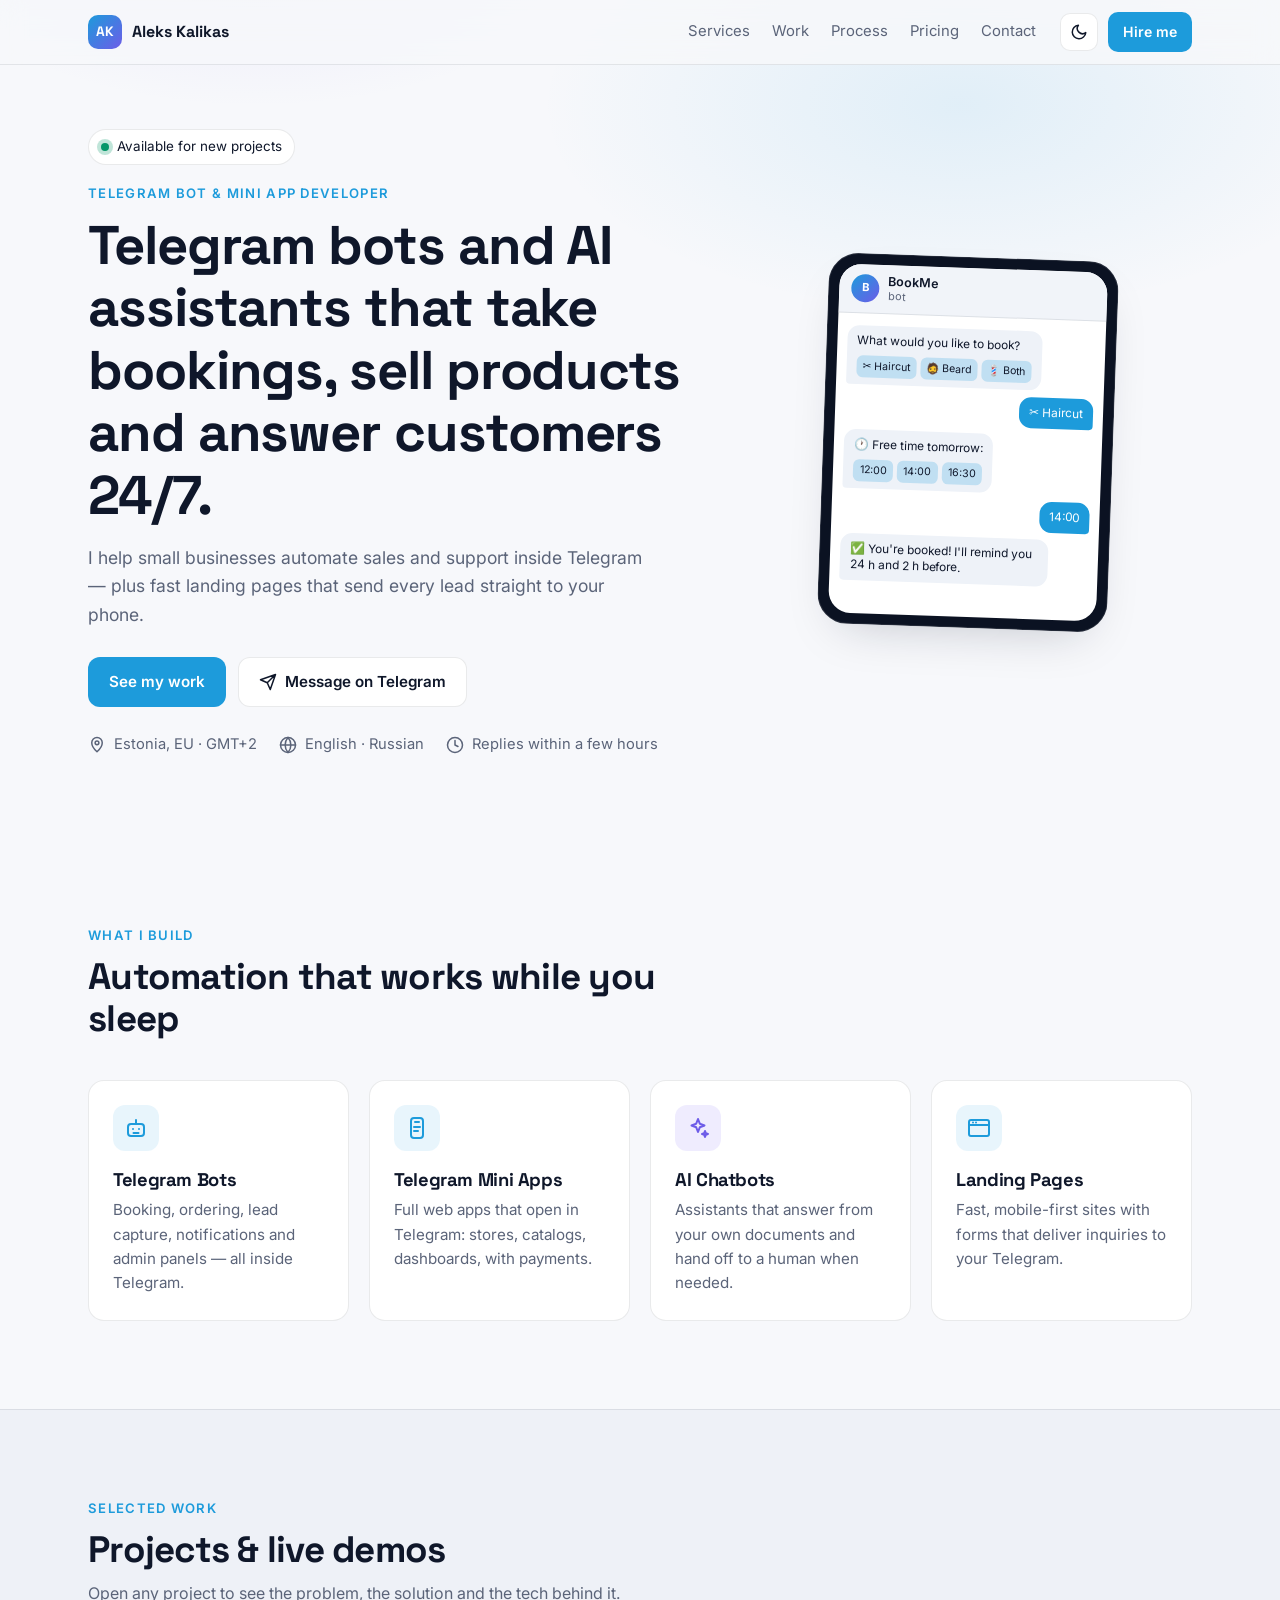
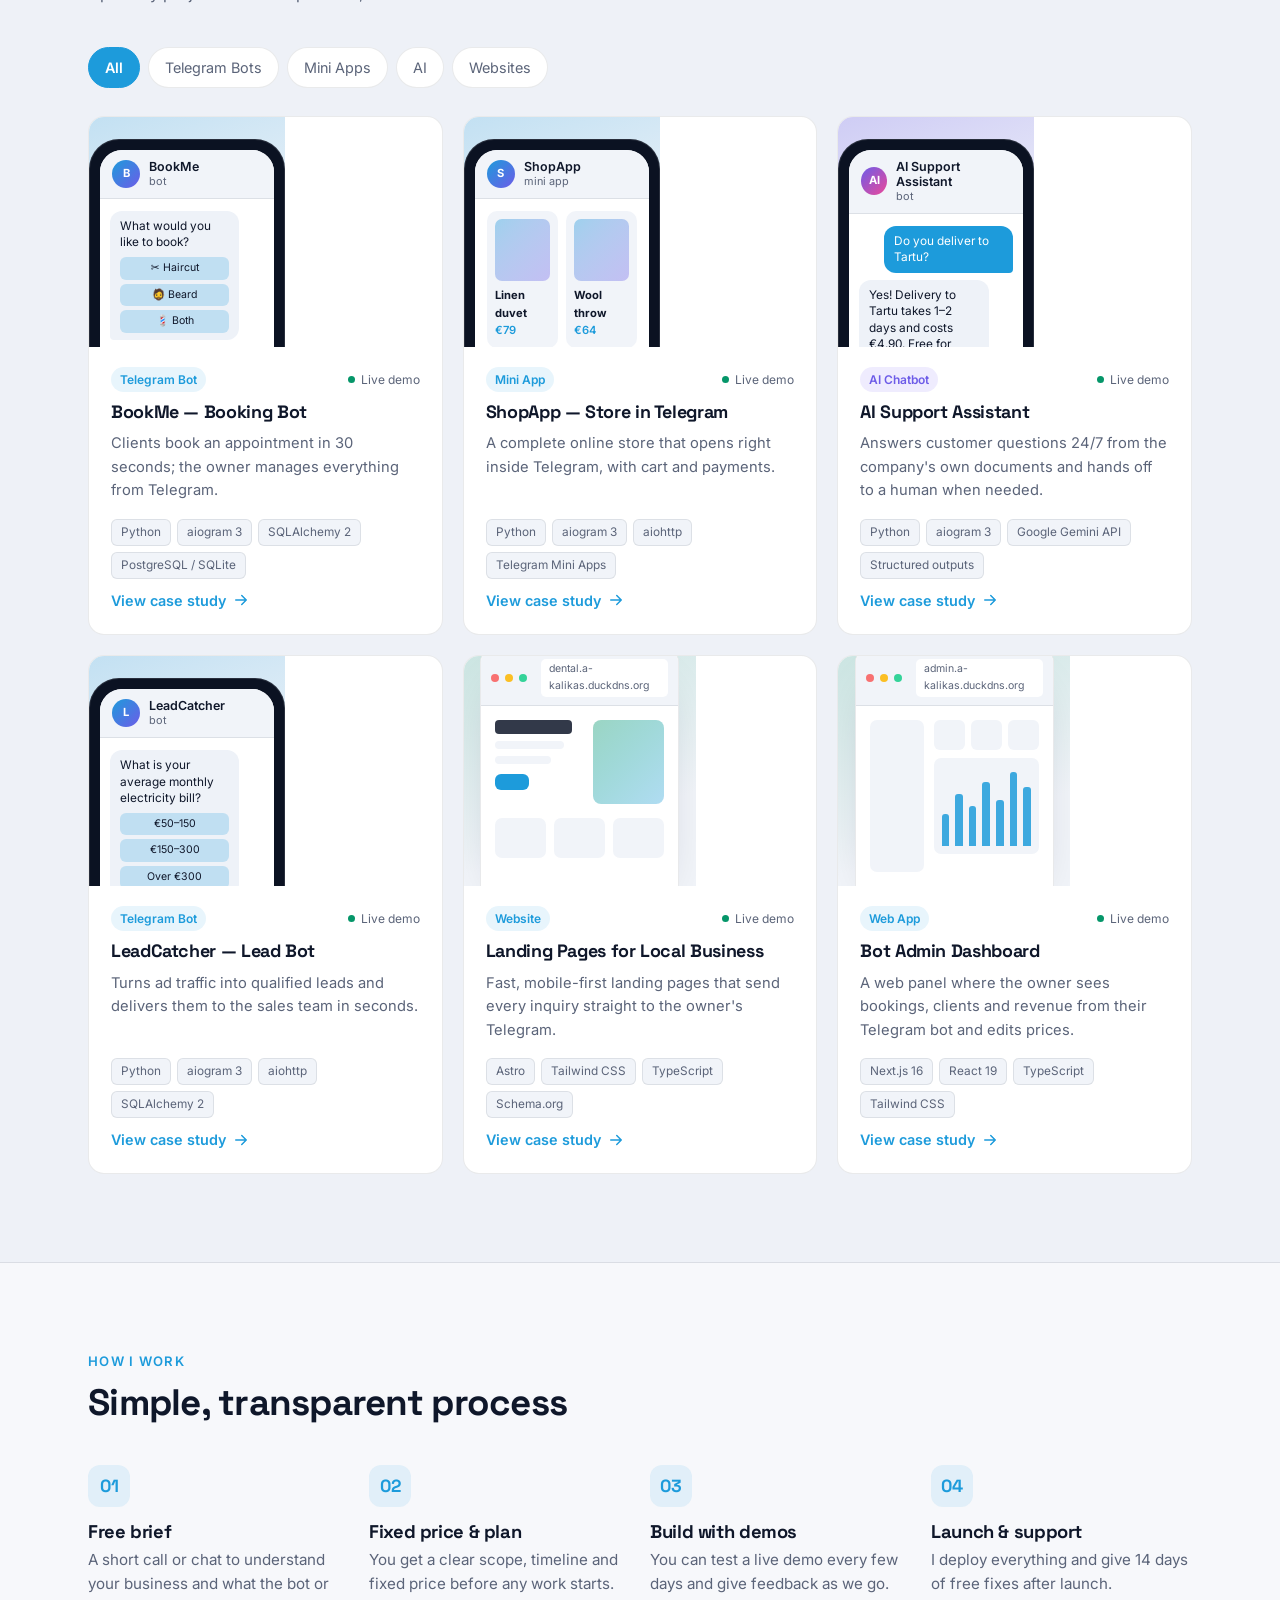
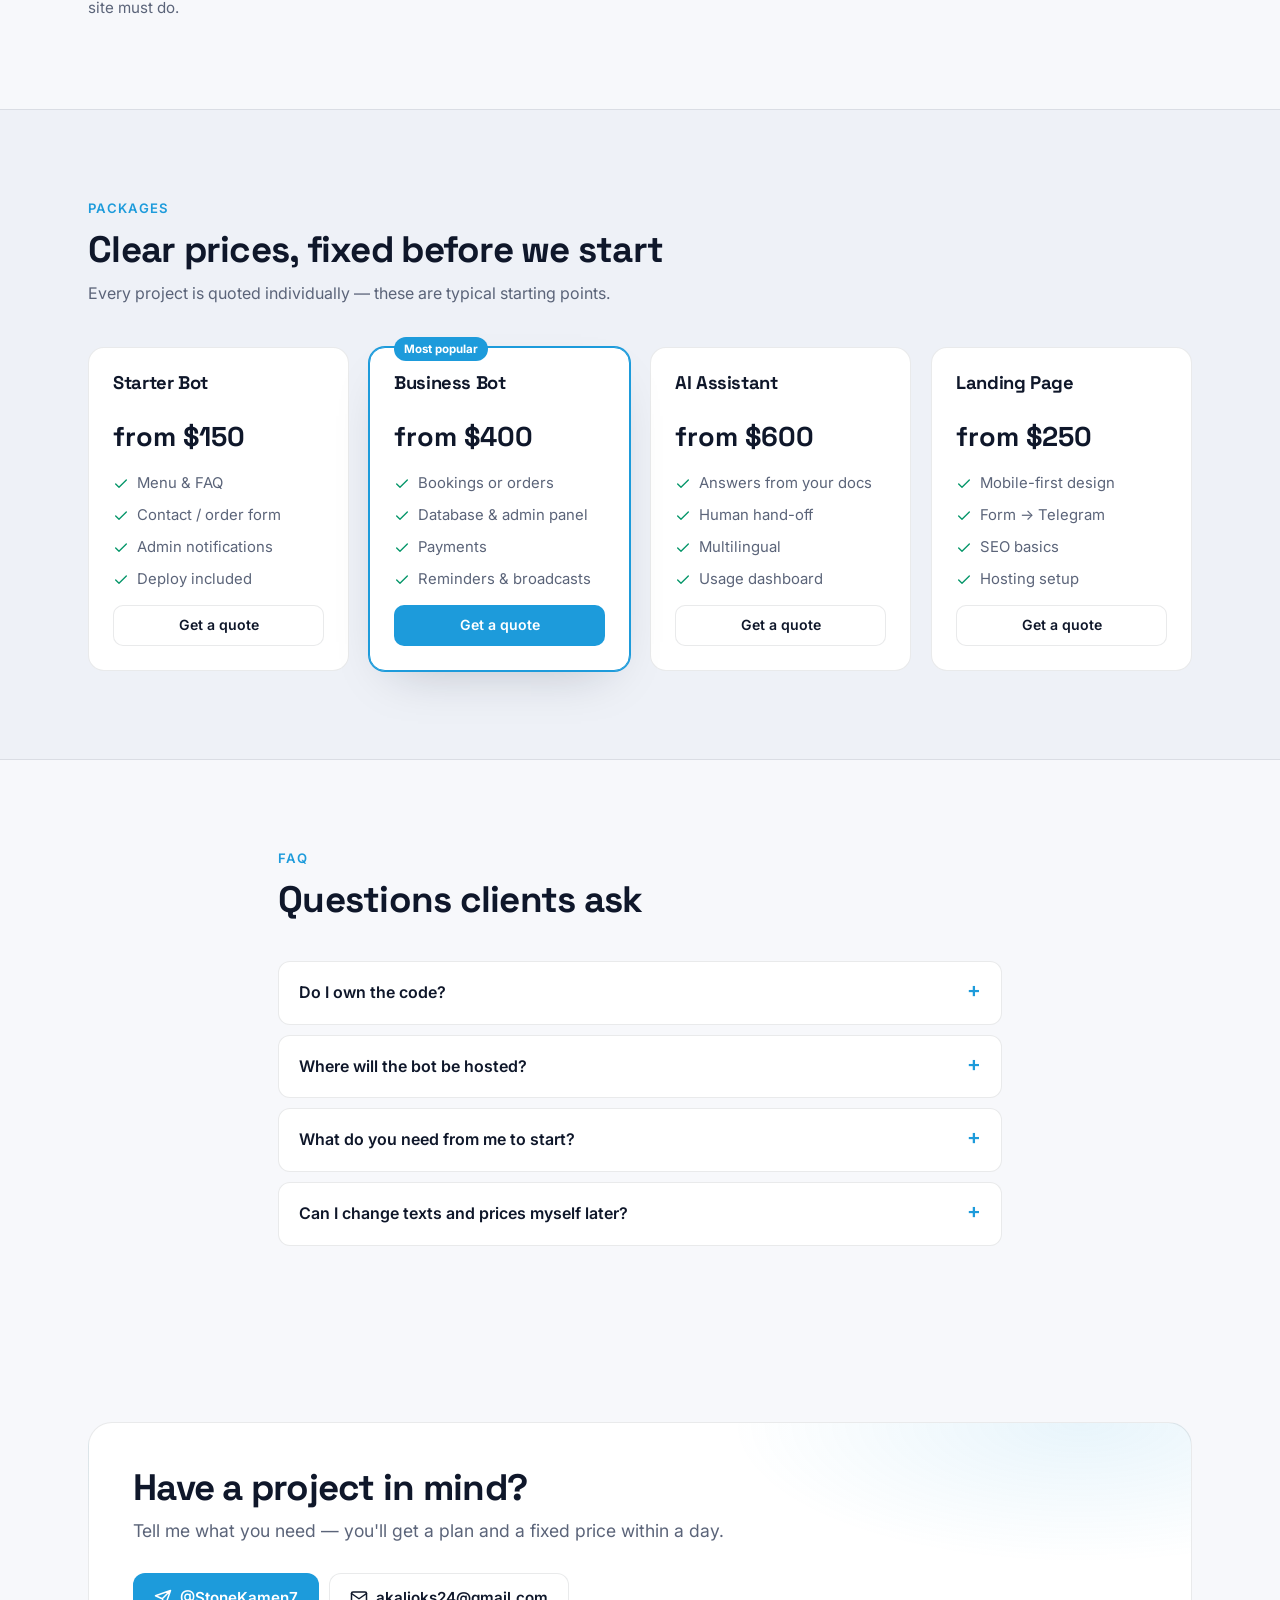
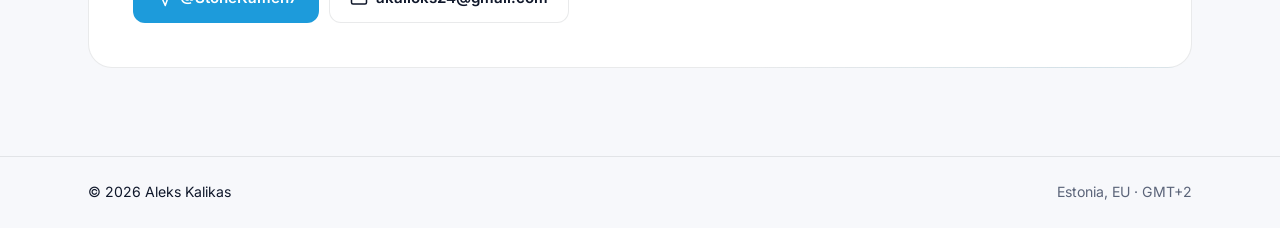
==== index.html @ 17003869 "Initial commit Co-Authored-By: Claude Opus 5.5 <noreply@anthropic.com>" ====
<!doctype html>
<!-- Generated by build.js from template.html + config.js. Do not edit by hand: run `node build.js`. -->
<html lang="en">
<head>
  <meta charset="utf-8">
  <meta name="viewport" content="width=device-width, initial-scale=1">
  <title>Aleks Kalikas — Telegram Bot &amp; Mini App Developer</title>
  <meta name="description" content="Freelance Telegram bot developer: booking and lead bots, Telegram Mini App stores, AI support assistants and landing pages for small businesses. Live demos, fixed prices.">
  <meta name="author" content="Aleks Kalikas">
  <link rel="canonical" href="https://a-kalikas.duckdns.org/">

  <!-- Open Graph: link previews in Telegram, LinkedIn, Slack, WhatsApp, Facebook -->
  <meta property="og:type" content="website">
  <meta property="og:site_name" content="Aleks Kalikas">
  <meta property="og:title" content="Aleks Kalikas — Telegram Bot &amp; Mini App Developer">
  <meta property="og:description" content="Freelance Telegram bot developer: booking and lead bots, Telegram Mini App stores, AI support assistants and landing pages for small businesses. Live demos, fixed prices.">
  <meta property="og:url" content="https://a-kalikas.duckdns.org/">
  <meta property="og:image" content="https://a-kalikas.duckdns.org/og-image.png">
  <meta property="og:image:width" content="1200">
  <meta property="og:image:height" content="630">
  <meta property="og:image:alt" content="Aleks Kalikas — Telegram Bot &amp; Mini App Developer">
  <meta property="og:locale" content="en_US">
  <!-- X / Twitter -->
  <meta name="twitter:card" content="summary_large_image">
  <meta name="twitter:title" content="Aleks Kalikas — Telegram Bot &amp; Mini App Developer">
  <meta name="twitter:description" content="Freelance Telegram bot developer: booking and lead bots, Telegram Mini App stores, AI support assistants and landing pages for small businesses. Live demos, fixed prices.">
  <meta name="twitter:image" content="https://a-kalikas.duckdns.org/og-image.png">

  <link rel="preconnect" href="https://fonts.googleapis.com">
  <link rel="preconnect" href="https://fonts.gstatic.com" crossorigin>
  <link href="https://fonts.googleapis.com/css2?family=Inter:wght@400;500;600;700&family=Space+Grotesk:wght@500;600;700&display=swap" rel="stylesheet">
  <link rel="stylesheet" href="styles.css">
  <script>
    try { var t = localStorage.getItem("theme"); if (t) document.documentElement.setAttribute("data-theme", t); } catch (e) {}
  </script>
</head>
<body>
  <header class="nav">
    <div class="container nav-inner">
      <a href="#top" class="logo"><span class="logo-mark">AK</span><span>Aleks Kalikas</span></a>
      <nav class="nav-links" id="navLinks">
        <a href="#services">Services</a>
        <a href="#work">Work</a>
        <a href="#process">Process</a>
        <a href="#pricing">Pricing</a>
        <a href="#contact">Contact</a>
      </nav>
      <div class="nav-actions">
        <button class="icon-btn" id="themeToggle" aria-label="Toggle theme"></button>
        <a class="btn btn-primary btn-sm" href="https://t.me/StoneKamen7" target="_blank" rel="noopener">Hire me</a>
        <button class="icon-btn menu-btn" id="menuBtn" aria-label="Menu"><svg viewBox="0 0 24 24" fill="none" stroke="currentColor" stroke-width="2" stroke-linecap="round" stroke-linejoin="round"><path d="M3 6h18M3 12h18M3 18h18"/></svg></button>
      </div>
    </div>
  </header>

  <main id="top">
    <!-- HERO -->
    <section class="hero">
      <div class="container hero-grid">
        <div class="hero-copy">
          <span class="pill" id="availPill"><span class="dot"></span>Available for new projects</span>
          <p class="eyebrow">Telegram Bot &amp; Mini App Developer</p>
          <h1>Telegram bots and AI assistants that take bookings, sell products and answer customers 24/7.</h1>
          <p class="lead">I help small businesses automate sales and support inside Telegram — plus fast landing pages that send every lead straight to your phone.</p>
          <div class="hero-cta">
            <a href="#work" class="btn btn-primary">See my work</a>
            <a class="btn btn-ghost" href="https://t.me/StoneKamen7" target="_blank" rel="noopener"><span class="ico"><svg viewBox="0 0 24 24" fill="none" stroke="currentColor" stroke-width="2" stroke-linecap="round" stroke-linejoin="round"><path d="M22 2L11 13M22 2l-7 20-4-9-9-4z"/></svg></span>Message on Telegram</a>
          </div>
          <ul class="meta">
            <li><span class="ico"><svg viewBox="0 0 24 24" fill="none" stroke="currentColor" stroke-width="2" stroke-linecap="round" stroke-linejoin="round"><path d="M12 21s-7-6.2-7-12a7 7 0 0114 0c0 5.8-7 12-7 12z"/><circle cx="12" cy="9" r="2.5"/></svg></span><span>Estonia, EU · GMT+2</span></li>
            <li><span class="ico"><svg viewBox="0 0 24 24" fill="none" stroke="currentColor" stroke-width="2" stroke-linecap="round" stroke-linejoin="round"><circle cx="12" cy="12" r="10"/><path d="M2 12h20M12 2a15 15 0 010 20M12 2a15 15 0 000 20"/></svg></span><span>English · Russian</span></li>
            <li><span class="ico"><svg viewBox="0 0 24 24" fill="none" stroke="currentColor" stroke-width="2" stroke-linecap="round" stroke-linejoin="round"><circle cx="12" cy="12" r="10"/><path d="M12 6v6l4 2"/></svg></span><span>Replies within a few hours</span></li>
          </ul>
        </div>
        <div class="hero-visual" aria-hidden="true"><div class="phone"><div class="phone-screen"><div class="phone-bar"><div class="phone-avatar">B</div><div class="phone-name">BookMe<small>bot</small></div></div><div class="chat"><div class="msg bot">What would you like to book?<div class="kb"><span>✂️ Haircut</span><span>🧔 Beard</span><span>💈 Both</span></div></div><div class="msg user">✂️ Haircut</div><div class="msg bot">🕐 Free time tomorrow:<div class="kb"><span>12:00</span><span>14:00</span><span>16:30</span></div></div><div class="msg user">14:00</div><div class="msg bot">✅ You&#39;re booked! I&#39;ll remind you 24 h and 2 h before.</div></div></div></div></div>
      </div>
    </section>

    <!-- SERVICES -->
    <section id="services" class="section">
      <div class="container">
        <div class="section-head">
          <p class="eyebrow">What I build</p>
          <h2>Automation that works while you sleep</h2>
        </div>
        <div class="grid-4">
          <div class="card"><div class="service-icon bot"><svg viewBox="0 0 24 24" fill="none" stroke="currentColor" stroke-width="2" stroke-linecap="round" stroke-linejoin="round"><rect x="4" y="8" width="16" height="12" rx="3"/><path d="M12 4v4M9 13h.01M15 13h.01M9.5 17h5"/></svg></div><h3>Telegram Bots</h3><p>Booking, ordering, lead capture, notifications and admin panels — all inside Telegram.</p></div>
          <div class="card"><div class="service-icon app"><svg viewBox="0 0 24 24" fill="none" stroke="currentColor" stroke-width="2" stroke-linecap="round" stroke-linejoin="round"><rect x="6" y="2" width="12" height="20" rx="3"/><path d="M10 6h4M9 11h6M9 15h4"/></svg></div><h3>Telegram Mini Apps</h3><p>Full web apps that open in Telegram: stores, catalogs, dashboards, with payments.</p></div>
          <div class="card"><div class="service-icon ai"><svg viewBox="0 0 24 24" fill="none" stroke="currentColor" stroke-width="2" stroke-linecap="round" stroke-linejoin="round"><path d="M12 3l1.8 4.7L18.5 9.5l-4.7 1.8L12 16l-1.8-4.7L5.5 9.5l4.7-1.8z"/><path d="M19 15l.8 2.2L22 18l-2.2.8L19 21l-.8-2.2L16 18l2.2-.8z"/></svg></div><h3>AI Chatbots</h3><p>Assistants that answer from your own documents and hand off to a human when needed.</p></div>
          <div class="card"><div class="service-icon web"><svg viewBox="0 0 24 24" fill="none" stroke="currentColor" stroke-width="2" stroke-linecap="round" stroke-linejoin="round"><rect x="2" y="4" width="20" height="16" rx="2"/><path d="M2 9h20M6 6.5h.01M9 6.5h.01"/></svg></div><h3>Landing Pages</h3><p>Fast, mobile-first sites with forms that deliver inquiries to your Telegram.</p></div>
        </div>
      </div>
    </section>

    <!-- WORK -->
    <section id="work" class="section section-alt">
      <div class="container">
        <div class="section-head">
          <p class="eyebrow">Selected work</p>
          <h2>Projects & live demos</h2>
          <p class="muted">Open any project to see the problem, the solution and the tech behind it.</p>
        </div>
        <div class="filters" id="filters" role="tablist"><button class="filter" role="tab" data-filter="all" aria-selected="true">All</button><button class="filter" role="tab" data-filter="bot" aria-selected="false">Telegram Bots</button><button class="filter" role="tab" data-filter="miniapp" aria-selected="false">Mini Apps</button><button class="filter" role="tab" data-filter="ai" aria-selected="false">AI</button><button class="filter" role="tab" data-filter="web" aria-selected="false">Websites</button></div>
        <div class="grid-3" id="projectsGrid">
          <button class="project" data-id="bookme" data-type="bot"><div class="project-cover t-bot"><div class="phone"><div class="phone-screen"><div class="phone-bar"><div class="phone-avatar">B</div><div class="phone-name">BookMe<small>bot</small></div></div><div class="chat"><div class="msg bot">What would you like to book?<div class="kb"><span>✂️ Haircut</span><span>🧔 Beard</span><span>💈 Both</span></div></div><div class="msg user">✂️ Haircut</div><div class="msg bot">🕐 Free time tomorrow:<div class="kb"><span>12:00</span><span>14:00</span><span>16:30</span></div></div><div class="msg user">14:00</div><div class="msg bot">✅ You&#39;re booked! I&#39;ll remind you 24 h and 2 h before.</div></div></div></div></div><div class="project-body"><div class="project-top"><span class="tag">Telegram Bot</span><span class="status live">Live demo</span></div><h3>BookMe — Booking Bot</h3><p>Clients book an appointment in 30 seconds; the owner manages everything from Telegram.</p><div class="chips"><span class="chip">Python</span><span class="chip">aiogram 3</span><span class="chip">SQLAlchemy 2</span><span class="chip">PostgreSQL / SQLite</span></div><span class="project-link">View case study <span class="ico"><svg viewBox="0 0 24 24" fill="none" stroke="currentColor" stroke-width="2" stroke-linecap="round" stroke-linejoin="round"><path d="M5 12h14M13 6l6 6-6 6"/></svg></span></span></div></button>
          <button class="project" data-id="shopapp" data-type="miniapp"><div class="project-cover t-miniapp"><div class="phone"><div class="phone-screen"><div class="phone-bar"><div class="phone-avatar">S</div><div class="phone-name">ShopApp<small>mini app</small></div></div><div class="shop"><div class="shop-item"><div class="shop-img"></div><b>Linen duvet</b><span>€79</span></div><div class="shop-item"><div class="shop-img"></div><b>Wool throw</b><span>€64</span></div><div class="shop-item"><div class="shop-img"></div><b>Oak board</b><span>€39</span></div><div class="shop-item"><div class="shop-img"></div><b>Mug</b><span>€14.90</span></div><div class="shop-cta">View cart · 2 items</div></div></div></div></div><div class="project-body"><div class="project-top"><span class="tag">Mini App</span><span class="status live">Live demo</span></div><h3>ShopApp — Store in Telegram</h3><p>A complete online store that opens right inside Telegram, with cart and payments.</p><div class="chips"><span class="chip">Python</span><span class="chip">aiogram 3</span><span class="chip">aiohttp</span><span class="chip">Telegram Mini Apps</span></div><span class="project-link">View case study <span class="ico"><svg viewBox="0 0 24 24" fill="none" stroke="currentColor" stroke-width="2" stroke-linecap="round" stroke-linejoin="round"><path d="M5 12h14M13 6l6 6-6 6"/></svg></span></span></div></button>
          <button class="project" data-id="ai-assistant" data-type="ai"><div class="project-cover t-ai"><div class="phone"><div class="phone-screen"><div class="phone-bar"><div class="phone-avatar ai">AI</div><div class="phone-name">AI Support Assistant<small>bot</small></div></div><div class="chat"><div class="msg user">Do you deliver to Tartu?</div><div class="msg bot">Yes! Delivery to Tartu takes 1–2 days and costs €4.90. Free for orders over €50 🚚</div><div class="msg user">Can I talk to a person?</div><div class="msg bot">Of course — connecting you with a manager now 👤</div></div></div></div></div><div class="project-body"><div class="project-top"><span class="tag ai">AI Chatbot</span><span class="status live">Live demo</span></div><h3>AI Support Assistant</h3><p>Answers customer questions 24/7 from the company&#39;s own documents and hands off to a human when needed.</p><div class="chips"><span class="chip">Python</span><span class="chip">aiogram 3</span><span class="chip">Google Gemini API</span><span class="chip">Structured outputs</span></div><span class="project-link">View case study <span class="ico"><svg viewBox="0 0 24 24" fill="none" stroke="currentColor" stroke-width="2" stroke-linecap="round" stroke-linejoin="round"><path d="M5 12h14M13 6l6 6-6 6"/></svg></span></span></div></button>
          <button class="project" data-id="leadcatcher" data-type="bot"><div class="project-cover t-bot"><div class="phone"><div class="phone-screen"><div class="phone-bar"><div class="phone-avatar">L</div><div class="phone-name">LeadCatcher<small>bot</small></div></div><div class="chat"><div class="msg bot">What is your average monthly electricity bill?<div class="kb"><span>€50–150</span><span>€150–300</span><span>Over €300</span></div></div><div class="msg user">€150–300</div><div class="msg bot">When would you like the panels installed?<div class="kb"><span>Within a month</span><span>This year</span></div></div><div class="msg user">Within a month</div><div class="msg bot">🔥 Thank you! A specialist will call you within 15 minutes.</div></div></div></div></div><div class="project-body"><div class="project-top"><span class="tag">Telegram Bot</span><span class="status live">Live demo</span></div><h3>LeadCatcher — Lead Bot</h3><p>Turns ad traffic into qualified leads and delivers them to the sales team in seconds.</p><div class="chips"><span class="chip">Python</span><span class="chip">aiogram 3</span><span class="chip">aiohttp</span><span class="chip">SQLAlchemy 2</span></div><span class="project-link">View case study <span class="ico"><svg viewBox="0 0 24 24" fill="none" stroke="currentColor" stroke-width="2" stroke-linecap="round" stroke-linejoin="round"><path d="M5 12h14M13 6l6 6-6 6"/></svg></span></span></div></button>
          <button class="project" data-id="landings" data-type="web"><div class="project-cover t-web"><div class="browser"><div class="browser-bar"><i></i><i></i><i></i><span class="browser-url">dental.a-kalikas.duckdns.org</span></div><div class="browser-body"><div class="l-hero"><div><div class="bar h"></div><div class="bar" style="width:80%"></div><div class="bar" style="width:65%"></div><div class="bar a"></div></div><div class="l-img"></div></div><div class="l-row"><div></div><div></div><div></div></div></div></div></div><div class="project-body"><div class="project-top"><span class="tag">Website</span><span class="status live">Live demo</span></div><h3>Landing Pages for Local Business</h3><p>Fast, mobile-first landing pages that send every inquiry straight to the owner&#39;s Telegram.</p><div class="chips"><span class="chip">Astro</span><span class="chip">Tailwind CSS</span><span class="chip">TypeScript</span><span class="chip">Schema.org</span></div><span class="project-link">View case study <span class="ico"><svg viewBox="0 0 24 24" fill="none" stroke="currentColor" stroke-width="2" stroke-linecap="round" stroke-linejoin="round"><path d="M5 12h14M13 6l6 6-6 6"/></svg></span></span></div></button>
          <button class="project" data-id="dashboard" data-type="web"><div class="project-cover t-web"><div class="browser"><div class="browser-bar"><i></i><i></i><i></i><span class="browser-url">admin.a-kalikas.duckdns.org</span></div><div class="browser-body"><div class="d-wrap"><div class="d-side"></div><div><div class="d-stats"><div></div><div></div><div></div></div><div class="d-chart"><span style="height:40%"></span><span style="height:65%"></span><span style="height:50%"></span><span style="height:80%"></span><span style="height:58%"></span><span style="height:92%"></span><span style="height:74%"></span></div></div></div></div></div></div><div class="project-body"><div class="project-top"><span class="tag">Web App</span><span class="status live">Live demo</span></div><h3>Bot Admin Dashboard</h3><p>A web panel where the owner sees bookings, clients and revenue from their Telegram bot and edits prices.</p><div class="chips"><span class="chip">Next.js 16</span><span class="chip">React 19</span><span class="chip">TypeScript</span><span class="chip">Tailwind CSS</span></div><span class="project-link">View case study <span class="ico"><svg viewBox="0 0 24 24" fill="none" stroke="currentColor" stroke-width="2" stroke-linecap="round" stroke-linejoin="round"><path d="M5 12h14M13 6l6 6-6 6"/></svg></span></span></div></button>
        </div>
      </div>
    </section>

    <!-- PROCESS -->
    <section id="process" class="section">
      <div class="container">
        <div class="section-head">
          <p class="eyebrow">How I work</p>
          <h2>Simple, transparent process</h2>
        </div>
        <ol class="steps">
          <li><h3>Free brief</h3><p>A short call or chat to understand your business and what the bot or site must do.</p></li>
          <li><h3>Fixed price &amp; plan</h3><p>You get a clear scope, timeline and fixed price before any work starts.</p></li>
          <li><h3>Build with demos</h3><p>You can test a live demo every few days and give feedback as we go.</p></li>
          <li><h3>Launch &amp; support</h3><p>I deploy everything and give 14 days of free fixes after launch.</p></li>
        </ol>
      </div>
    </section>

    <!-- PRICING -->
    <section id="pricing" class="section section-alt">
      <div class="container">
        <div class="section-head">
          <p class="eyebrow">Packages</p>
          <h2>Clear prices, fixed before we start</h2>
          <p class="muted">Every project is quoted individually — these are typical starting points.</p>
        </div>
        <div class="grid-4">
          <div class="card price"><h3>Starter Bot</h3><div class="price-amount">from $150</div><ul><li><span class="ico"><svg viewBox="0 0 24 24" fill="none" stroke="currentColor" stroke-width="2" stroke-linecap="round" stroke-linejoin="round"><path d="M20 6L9 17l-5-5"/></svg></span>Menu &amp; FAQ</li><li><span class="ico"><svg viewBox="0 0 24 24" fill="none" stroke="currentColor" stroke-width="2" stroke-linecap="round" stroke-linejoin="round"><path d="M20 6L9 17l-5-5"/></svg></span>Contact / order form</li><li><span class="ico"><svg viewBox="0 0 24 24" fill="none" stroke="currentColor" stroke-width="2" stroke-linecap="round" stroke-linejoin="round"><path d="M20 6L9 17l-5-5"/></svg></span>Admin notifications</li><li><span class="ico"><svg viewBox="0 0 24 24" fill="none" stroke="currentColor" stroke-width="2" stroke-linecap="round" stroke-linejoin="round"><path d="M20 6L9 17l-5-5"/></svg></span>Deploy included</li></ul><a class="btn btn-ghost btn-sm" href="#contact">Get a quote</a></div>
          <div class="card price featured"><h3>Business Bot</h3><div class="price-amount">from $400</div><ul><li><span class="ico"><svg viewBox="0 0 24 24" fill="none" stroke="currentColor" stroke-width="2" stroke-linecap="round" stroke-linejoin="round"><path d="M20 6L9 17l-5-5"/></svg></span>Bookings or orders</li><li><span class="ico"><svg viewBox="0 0 24 24" fill="none" stroke="currentColor" stroke-width="2" stroke-linecap="round" stroke-linejoin="round"><path d="M20 6L9 17l-5-5"/></svg></span>Database &amp; admin panel</li><li><span class="ico"><svg viewBox="0 0 24 24" fill="none" stroke="currentColor" stroke-width="2" stroke-linecap="round" stroke-linejoin="round"><path d="M20 6L9 17l-5-5"/></svg></span>Payments</li><li><span class="ico"><svg viewBox="0 0 24 24" fill="none" stroke="currentColor" stroke-width="2" stroke-linecap="round" stroke-linejoin="round"><path d="M20 6L9 17l-5-5"/></svg></span>Reminders &amp; broadcasts</li></ul><a class="btn btn-primary btn-sm" href="#contact">Get a quote</a></div>
          <div class="card price"><h3>AI Assistant</h3><div class="price-amount">from $600</div><ul><li><span class="ico"><svg viewBox="0 0 24 24" fill="none" stroke="currentColor" stroke-width="2" stroke-linecap="round" stroke-linejoin="round"><path d="M20 6L9 17l-5-5"/></svg></span>Answers from your docs</li><li><span class="ico"><svg viewBox="0 0 24 24" fill="none" stroke="currentColor" stroke-width="2" stroke-linecap="round" stroke-linejoin="round"><path d="M20 6L9 17l-5-5"/></svg></span>Human hand-off</li><li><span class="ico"><svg viewBox="0 0 24 24" fill="none" stroke="currentColor" stroke-width="2" stroke-linecap="round" stroke-linejoin="round"><path d="M20 6L9 17l-5-5"/></svg></span>Multilingual</li><li><span class="ico"><svg viewBox="0 0 24 24" fill="none" stroke="currentColor" stroke-width="2" stroke-linecap="round" stroke-linejoin="round"><path d="M20 6L9 17l-5-5"/></svg></span>Usage dashboard</li></ul><a class="btn btn-ghost btn-sm" href="#contact">Get a quote</a></div>
          <div class="card price"><h3>Landing Page</h3><div class="price-amount">from $250</div><ul><li><span class="ico"><svg viewBox="0 0 24 24" fill="none" stroke="currentColor" stroke-width="2" stroke-linecap="round" stroke-linejoin="round"><path d="M20 6L9 17l-5-5"/></svg></span>Mobile-first design</li><li><span class="ico"><svg viewBox="0 0 24 24" fill="none" stroke="currentColor" stroke-width="2" stroke-linecap="round" stroke-linejoin="round"><path d="M20 6L9 17l-5-5"/></svg></span>Form → Telegram</li><li><span class="ico"><svg viewBox="0 0 24 24" fill="none" stroke="currentColor" stroke-width="2" stroke-linecap="round" stroke-linejoin="round"><path d="M20 6L9 17l-5-5"/></svg></span>SEO basics</li><li><span class="ico"><svg viewBox="0 0 24 24" fill="none" stroke="currentColor" stroke-width="2" stroke-linecap="round" stroke-linejoin="round"><path d="M20 6L9 17l-5-5"/></svg></span>Hosting setup</li></ul><a class="btn btn-ghost btn-sm" href="#contact">Get a quote</a></div>
        </div>
      </div>
    </section>

    <!-- FAQ -->
    <section class="section">
      <div class="container narrow">
        <div class="section-head">
          <p class="eyebrow">FAQ</p>
          <h2>Questions clients ask</h2>
        </div>
        <div class="faq">
          <details><summary>Do I own the code?</summary><p>Yes. You get the full source code and all accounts are registered to you.</p></details>
          <details><summary>Where will the bot be hosted?</summary><p>On a reliable cloud server. I set it up and can maintain it for a small monthly fee, or hand it over to you.</p></details>
          <details><summary>What do you need from me to start?</summary><p>A short description of your business, examples you like, and any texts, prices or documents the bot should use.</p></details>
          <details><summary>Can I change texts and prices myself later?</summary><p>Yes — most projects include an admin panel so you don&#39;t need a developer for everyday changes.</p></details>
        </div>
      </div>
    </section>

    <!-- CONTACT -->
    <section id="contact" class="section">
      <div class="container">
        <div class="cta-card">
          <div>
            <h2>Have a project in mind?</h2>
            <p class="lead">Tell me what you need — you'll get a plan and a fixed price within a day.</p>
          </div>
          <div class="cta-buttons">
            <a class="btn btn-primary" href="https://t.me/StoneKamen7" target="_blank" rel="noopener"><span class="ico"><svg viewBox="0 0 24 24" fill="none" stroke="currentColor" stroke-width="2" stroke-linecap="round" stroke-linejoin="round"><path d="M22 2L11 13M22 2l-7 20-4-9-9-4z"/></svg></span>@StoneKamen7</a>
            <a class="btn btn-ghost" href="mailto:akalioks24@gmail.com"><span class="ico"><svg viewBox="0 0 24 24" fill="none" stroke="currentColor" stroke-width="2" stroke-linecap="round" stroke-linejoin="round"><rect x="2" y="4" width="20" height="16" rx="2"/><path d="M22 6l-10 7L2 6"/></svg></span>akalioks24@gmail.com</a>
          </div>
        </div>
      </div>
    </section>
  </main>

  <footer class="footer">
    <div class="container footer-inner">
      <span>© <span id="year">2026</span> Aleks Kalikas</span>
      <span class="muted">Estonia, EU · GMT+2</span>
    </div>
  </footer>

  <!-- CASE STUDIES: full text of every project, shown in the modal -->
  <div id="cases" hidden>
    <div data-case="bookme"><div class="project-top" style="justify-content:flex-start;gap:12px"><span class="tag">Telegram Bot</span><span class="status live">Live demo</span></div><h2>BookMe — Booking Bot</h2><p class="lead">Clients book an appointment in 30 seconds; the owner manages everything from Telegram.</p><div class="case-grid"><div><div class="case-block"><h4>The problem</h4><p>Small salons take bookings through DMs and phone calls — slots get double-booked, clients forget visits, and the owner answers messages all day.</p></div><div class="case-block"><h4>The solution</h4><ul><li>Pick a service, a master (or &#39;any available&#39;) and a free time slot with buttons</li><li>Double bookings are impossible — every slot is re-checked before saving</li><li>Automatic reminders 24 h and 2 h before the visit, with a one-tap cancel</li><li>Owner panel in Telegram: daily schedule, cancellations with client notice, stats, broadcasts</li><li>Export of all bookings to CSV for Excel or Google Sheets</li><li>Covered by end-to-end tests of every dialog</li></ul></div><div class="case-block"><h4>Tech stack</h4><div class="chips"><span class="chip">Python</span><span class="chip">aiogram 3</span><span class="chip">SQLAlchemy 2</span><span class="chip">PostgreSQL / SQLite</span><span class="chip">Docker</span><span class="chip">pytest</span></div></div><div class="case-links"><a class="btn btn-primary btn-sm" href="https://t.me/bookmedemobot" target="_blank" rel="noopener"><span class="ico"><svg viewBox="0 0 24 24" fill="none" stroke="currentColor" stroke-width="2" stroke-linecap="round" stroke-linejoin="round"><path d="M22 2L11 13M22 2l-7 20-4-9-9-4z"/></svg></span>Try the demo</a><a class="btn btn-ghost btn-sm" aria-disabled="true"><span class="ico"><svg viewBox="0 0 24 24" fill="none" stroke="currentColor" stroke-width="2" stroke-linecap="round" stroke-linejoin="round"><circle cx="12" cy="12" r="10"/><path d="M10 8l6 4-6 4z"/></svg></span>Watch video · soon</a><a class="btn btn-ghost btn-sm" aria-disabled="true"><span class="ico"><svg viewBox="0 0 24 24" fill="none" stroke="currentColor" stroke-width="2" stroke-linecap="round" stroke-linejoin="round"><path d="M16 18l6-6-6-6M8 6l-6 6 6 6"/></svg></span>Source code · soon</a></div></div><div class="case-visual"><div class="phone"><div class="phone-screen"><div class="phone-bar"><div class="phone-avatar">B</div><div class="phone-name">BookMe<small>bot</small></div></div><div class="chat"><div class="msg bot">What would you like to book?<div class="kb"><span>✂️ Haircut</span><span>🧔 Beard</span><span>💈 Both</span></div></div><div class="msg user">✂️ Haircut</div><div class="msg bot">🕐 Free time tomorrow:<div class="kb"><span>12:00</span><span>14:00</span><span>16:30</span></div></div><div class="msg user">14:00</div><div class="msg bot">✅ You&#39;re booked! I&#39;ll remind you 24 h and 2 h before.</div></div></div></div></div></div></div>
    <div data-case="shopapp"><div class="project-top" style="justify-content:flex-start;gap:12px"><span class="tag">Mini App</span><span class="status live">Live demo</span></div><h2>ShopApp — Store in Telegram</h2><p class="lead">A complete online store that opens right inside Telegram, with cart and payments.</p><div class="case-grid"><div><div class="case-block"><h4>The problem</h4><p>Shops that sell through Telegram and Instagram DMs have no catalog or cart — every order is typed by hand and many get lost.</p></div><div class="case-block"><h4>The solution</h4><ul><li>Catalog with categories, search and product cards; follows the user&#39;s Telegram light/dark theme</li><li>Cart and checkout in a few taps: delivery options, automatic free-delivery threshold, saved contact details</li><li>Card payments inside Telegram (Telegram Payments + Stripe) or pay on pickup</li><li>Every request is verified with Telegram&#39;s signature; prices are always recalculated on the server</li><li>Owner gets each order in the chat and updates its status with one tap — the customer is notified</li><li>Prices and stock editable right in the app&#39;s Admin tab, no code needed</li></ul></div><div class="case-block"><h4>Tech stack</h4><div class="chips"><span class="chip">Python</span><span class="chip">aiogram 3</span><span class="chip">aiohttp</span><span class="chip">Telegram Mini Apps</span><span class="chip">Telegram Payments</span><span class="chip">JavaScript</span><span class="chip">SQLAlchemy 2</span><span class="chip">pytest</span></div></div><div class="case-links"><a class="btn btn-primary btn-sm" href="https://t.me/shopnordicbot" target="_blank" rel="noopener"><span class="ico"><svg viewBox="0 0 24 24" fill="none" stroke="currentColor" stroke-width="2" stroke-linecap="round" stroke-linejoin="round"><path d="M22 2L11 13M22 2l-7 20-4-9-9-4z"/></svg></span>Try the demo</a><a class="btn btn-ghost btn-sm" aria-disabled="true"><span class="ico"><svg viewBox="0 0 24 24" fill="none" stroke="currentColor" stroke-width="2" stroke-linecap="round" stroke-linejoin="round"><circle cx="12" cy="12" r="10"/><path d="M10 8l6 4-6 4z"/></svg></span>Watch video · soon</a><a class="btn btn-ghost btn-sm" aria-disabled="true"><span class="ico"><svg viewBox="0 0 24 24" fill="none" stroke="currentColor" stroke-width="2" stroke-linecap="round" stroke-linejoin="round"><path d="M16 18l6-6-6-6M8 6l-6 6 6 6"/></svg></span>Source code · soon</a></div></div><div class="case-visual"><div class="phone"><div class="phone-screen"><div class="phone-bar"><div class="phone-avatar">S</div><div class="phone-name">ShopApp<small>mini app</small></div></div><div class="shop"><div class="shop-item"><div class="shop-img"></div><b>Linen duvet</b><span>€79</span></div><div class="shop-item"><div class="shop-img"></div><b>Wool throw</b><span>€64</span></div><div class="shop-item"><div class="shop-img"></div><b>Oak board</b><span>€39</span></div><div class="shop-item"><div class="shop-img"></div><b>Mug</b><span>€14.90</span></div><div class="shop-cta">View cart · 2 items</div></div></div></div></div></div></div>
    <div data-case="ai-assistant"><div class="project-top" style="justify-content:flex-start;gap:12px"><span class="tag ai">AI Chatbot</span><span class="status live">Live demo</span></div><h2>AI Support Assistant</h2><p class="lead">Answers customer questions 24/7 from the company&#39;s own documents and hands off to a human when needed.</p><div class="case-grid"><div><div class="case-block"><h4>The problem</h4><p>Support teams answer the same 20 questions every day, and customers wait hours for simple answers.</p></div><div class="case-block"><h4>The solution</h4><ul><li>Answers only from your price list, FAQ and policies — says &#39;I don&#39;t know&#39; instead of inventing</li><li>Owner adds or removes documents (.txt, .md, .pdf) right in Telegram</li><li>Hands the chat to a live manager with the conversation so far; the manager replies from Telegram</li><li>Understands and replies in English, Russian and Estonian</li><li>Automatic fallback to a backup model when the main one is overloaded; built-in usage limits</li><li>Covered by automated tests of every dialog and of the AI layer</li></ul></div><div class="case-block"><h4>Tech stack</h4><div class="chips"><span class="chip">Python</span><span class="chip">aiogram 3</span><span class="chip">Google Gemini API</span><span class="chip">Structured outputs</span><span class="chip">SQLAlchemy 2</span><span class="chip">Docker</span><span class="chip">pytest</span></div></div><div class="case-links"><a class="btn btn-primary btn-sm" href="https://t.me/SmartSupport2026_bot" target="_blank" rel="noopener"><span class="ico"><svg viewBox="0 0 24 24" fill="none" stroke="currentColor" stroke-width="2" stroke-linecap="round" stroke-linejoin="round"><path d="M22 2L11 13M22 2l-7 20-4-9-9-4z"/></svg></span>Try the demo</a><a class="btn btn-ghost btn-sm" aria-disabled="true"><span class="ico"><svg viewBox="0 0 24 24" fill="none" stroke="currentColor" stroke-width="2" stroke-linecap="round" stroke-linejoin="round"><circle cx="12" cy="12" r="10"/><path d="M10 8l6 4-6 4z"/></svg></span>Watch video · soon</a><a class="btn btn-ghost btn-sm" aria-disabled="true"><span class="ico"><svg viewBox="0 0 24 24" fill="none" stroke="currentColor" stroke-width="2" stroke-linecap="round" stroke-linejoin="round"><path d="M16 18l6-6-6-6M8 6l-6 6 6 6"/></svg></span>Source code · soon</a></div></div><div class="case-visual"><div class="phone"><div class="phone-screen"><div class="phone-bar"><div class="phone-avatar ai">AI</div><div class="phone-name">AI Support Assistant<small>bot</small></div></div><div class="chat"><div class="msg user">Do you deliver to Tartu?</div><div class="msg bot">Yes! Delivery to Tartu takes 1–2 days and costs €4.90. Free for orders over €50 🚚</div><div class="msg user">Can I talk to a person?</div><div class="msg bot">Of course — connecting you with a manager now 👤</div></div></div></div></div></div></div>
    <div data-case="leadcatcher"><div class="project-top" style="justify-content:flex-start;gap:12px"><span class="tag">Telegram Bot</span><span class="status live">Live demo</span></div><h2>LeadCatcher — Lead Bot</h2><p class="lead">Turns ad traffic into qualified leads and delivers them to the sales team in seconds.</p><div class="case-grid"><div><div class="case-block"><h4>The problem</h4><p>Ad clicks end up in DMs, managers ask the same questions by hand, and hot leads go cold while nobody answers.</p></div><div class="case-block"><h4>The solution</h4><ul><li>Short questionnaire with buttons, answer validation and one-tap phone sharing</li><li>Automatic lead scoring: hot / warm / cold, with the ad campaign tracked from the link</li><li>Lead card in the sales group: one manager takes it, then Contacted / Won / Lost</li><li>Alert when a hot lead waits too long; a friendly reminder to people who stopped half-way</li><li>Every lead goes to Google Sheets or any CRM via signed webhooks, with automatic retries</li><li>Website forms feed the same pipeline; questions and scores are edited in one file</li></ul></div><div class="case-block"><h4>Tech stack</h4><div class="chips"><span class="chip">Python</span><span class="chip">aiogram 3</span><span class="chip">aiohttp</span><span class="chip">SQLAlchemy 2</span><span class="chip">Webhooks</span><span class="chip">Google Sheets</span><span class="chip">Docker</span><span class="chip">pytest</span></div></div><div class="case-links"><a class="btn btn-primary btn-sm" href="https://t.me/SunBaySolarbot" target="_blank" rel="noopener"><span class="ico"><svg viewBox="0 0 24 24" fill="none" stroke="currentColor" stroke-width="2" stroke-linecap="round" stroke-linejoin="round"><path d="M22 2L11 13M22 2l-7 20-4-9-9-4z"/></svg></span>Try the demo</a><a class="btn btn-ghost btn-sm" aria-disabled="true"><span class="ico"><svg viewBox="0 0 24 24" fill="none" stroke="currentColor" stroke-width="2" stroke-linecap="round" stroke-linejoin="round"><circle cx="12" cy="12" r="10"/><path d="M10 8l6 4-6 4z"/></svg></span>Watch video · soon</a><a class="btn btn-ghost btn-sm" aria-disabled="true"><span class="ico"><svg viewBox="0 0 24 24" fill="none" stroke="currentColor" stroke-width="2" stroke-linecap="round" stroke-linejoin="round"><path d="M16 18l6-6-6-6M8 6l-6 6 6 6"/></svg></span>Source code · soon</a></div></div><div class="case-visual"><div class="phone"><div class="phone-screen"><div class="phone-bar"><div class="phone-avatar">L</div><div class="phone-name">LeadCatcher<small>bot</small></div></div><div class="chat"><div class="msg bot">What is your average monthly electricity bill?<div class="kb"><span>€50–150</span><span>€150–300</span><span>Over €300</span></div></div><div class="msg user">€150–300</div><div class="msg bot">When would you like the panels installed?<div class="kb"><span>Within a month</span><span>This year</span></div></div><div class="msg user">Within a month</div><div class="msg bot">🔥 Thank you! A specialist will call you within 15 minutes.</div></div></div></div></div></div></div>
    <div data-case="landings"><div class="project-top" style="justify-content:flex-start;gap:12px"><span class="tag">Website</span><span class="status live">Live demo</span></div><h2>Landing Pages for Local Business</h2><p class="lead">Fast, mobile-first landing pages that send every inquiry straight to the owner&#39;s Telegram.</p><div class="case-grid"><div><div class="case-block"><h4>The problem</h4><p>Many small businesses have no website, or an old one that loads slowly on phones and doesn&#39;t bring inquiries.</p></div><div class="case-block"><h4>The solution</h4><ul><li>Three niches, three styles: a dental clinic, a restaurant and an online course</li><li>Booking forms built for each niche: service and time, table and guests, plan and level</li><li>Every request lands in the owner&#39;s Telegram and Google Sheets via my LeadCatcher bot</li><li>Mobile-first with sticky call / book buttons; about 10 KB of compressed HTML per page, self-hosted fonts</li><li>SEO basics: meta tags, social previews and Schema.org data (Dentist, Restaurant, Course)</li><li>All texts, prices and opening hours in one data file per site, no need to touch the design</li></ul></div><div class="case-block"><h4>Tech stack</h4><div class="chips"><span class="chip">Astro</span><span class="chip">Tailwind CSS</span><span class="chip">TypeScript</span><span class="chip">Schema.org</span><span class="chip">Caddy</span><span class="chip">Telegram Bot API</span></div></div><div class="case-links"><a class="btn btn-primary btn-sm" href="https://landings.a-kalikas.duckdns.org/" target="_blank" rel="noopener"><span class="ico"><svg viewBox="0 0 24 24" fill="none" stroke="currentColor" stroke-width="2" stroke-linecap="round" stroke-linejoin="round"><path d="M18 13v6a2 2 0 01-2 2H5a2 2 0 01-2-2V8a2 2 0 012-2h6M15 3h6v6M10 14L21 3"/></svg></span>Open site</a><a class="btn btn-ghost btn-sm" aria-disabled="true"><span class="ico"><svg viewBox="0 0 24 24" fill="none" stroke="currentColor" stroke-width="2" stroke-linecap="round" stroke-linejoin="round"><circle cx="12" cy="12" r="10"/><path d="M10 8l6 4-6 4z"/></svg></span>Watch video · soon</a><a class="btn btn-ghost btn-sm" aria-disabled="true"><span class="ico"><svg viewBox="0 0 24 24" fill="none" stroke="currentColor" stroke-width="2" stroke-linecap="round" stroke-linejoin="round"><path d="M16 18l6-6-6-6M8 6l-6 6 6 6"/></svg></span>Source code · soon</a></div></div><div class="case-visual case-browser"><div class="browser"><div class="browser-bar"><i></i><i></i><i></i><span class="browser-url">dental.a-kalikas.duckdns.org</span></div><div class="browser-body"><div class="l-hero"><div><div class="bar h"></div><div class="bar" style="width:80%"></div><div class="bar" style="width:65%"></div><div class="bar a"></div></div><div class="l-img"></div></div><div class="l-row"><div></div><div></div><div></div></div></div></div></div></div></div>
    <div data-case="dashboard"><div class="project-top" style="justify-content:flex-start;gap:12px"><span class="tag">Web App</span><span class="status live">Live demo</span></div><h2>Bot Admin Dashboard</h2><p class="lead">A web panel where the owner sees bookings, clients and revenue from their Telegram bot and edits prices.</p><div class="case-grid"><div><div class="case-block"><h4>The problem</h4><p>Owners can&#39;t see the big picture: how many bookings came in, which services sell best, which clients stopped coming.</p></div><div class="case-block"><h4>The solution</h4><ul><li>Works on the bot&#39;s own database: every booking, client and price, always up to date</li><li>KPIs with period-over-period change, visits and revenue chart, revenue by service, staff load</li><li>Busy-hours heatmap to plan shifts and discounts for quiet hours</li><li>Bookings and clients with search and filters; cancelling a booking notifies the client in Telegram</li><li>Edit services, prices and staff: the bot shows the changes instantly</li><li>Secure login with Telegram; demo visitors get their own private copy of sample data</li></ul></div><div class="case-block"><h4>Tech stack</h4><div class="chips"><span class="chip">Next.js 16</span><span class="chip">React 19</span><span class="chip">TypeScript</span><span class="chip">Tailwind CSS</span><span class="chip">Recharts</span><span class="chip">SQLite</span><span class="chip">Telegram Login</span><span class="chip">Docker</span></div></div><div class="case-links"><a class="btn btn-primary btn-sm" href="https://admin.a-kalikas.duckdns.org/" target="_blank" rel="noopener"><span class="ico"><svg viewBox="0 0 24 24" fill="none" stroke="currentColor" stroke-width="2" stroke-linecap="round" stroke-linejoin="round"><path d="M18 13v6a2 2 0 01-2 2H5a2 2 0 01-2-2V8a2 2 0 012-2h6M15 3h6v6M10 14L21 3"/></svg></span>Open site</a><a class="btn btn-ghost btn-sm" aria-disabled="true"><span class="ico"><svg viewBox="0 0 24 24" fill="none" stroke="currentColor" stroke-width="2" stroke-linecap="round" stroke-linejoin="round"><circle cx="12" cy="12" r="10"/><path d="M10 8l6 4-6 4z"/></svg></span>Watch video · soon</a><a class="btn btn-ghost btn-sm" aria-disabled="true"><span class="ico"><svg viewBox="0 0 24 24" fill="none" stroke="currentColor" stroke-width="2" stroke-linecap="round" stroke-linejoin="round"><path d="M16 18l6-6-6-6M8 6l-6 6 6 6"/></svg></span>Source code · soon</a></div></div><div class="case-visual case-browser"><div class="browser"><div class="browser-bar"><i></i><i></i><i></i><span class="browser-url">admin.a-kalikas.duckdns.org</span></div><div class="browser-body"><div class="d-wrap"><div class="d-side"></div><div><div class="d-stats"><div></div><div></div><div></div></div><div class="d-chart"><span style="height:40%"></span><span style="height:65%"></span><span style="height:50%"></span><span style="height:80%"></span><span style="height:58%"></span><span style="height:92%"></span><span style="height:74%"></span></div></div></div></div></div></div></div></div>
  </div>

  <!-- CASE STUDY MODAL -->
  <div class="modal" id="modal" aria-hidden="true">
    <div class="modal-backdrop" data-close></div>
    <article class="modal-card" role="dialog" aria-modal="true" aria-labelledby="modalTitle">
      <button class="icon-btn modal-close" data-close aria-label="Close"><svg viewBox="0 0 24 24" fill="none" stroke="currentColor" stroke-width="2" stroke-linecap="round" stroke-linejoin="round"><path d="M18 6L6 18M6 6l12 12"/></svg></button>
      <div id="modalBody"></div>
    </article>
  </div>

  <script src="app.js" defer></script>
</body>
</html>
---- styles.css ----
/* ---------- Tokens ---------- */
:root {
  --bg: #0a0f1d;
  --bg-alt: #0e1426;
  --surface: #131b31;
  --surface-2: #1a2440;
  --border: rgba(255, 255, 255, 0.08);
  --text: #e9edf6;
  --muted: #98a2bb;
  --accent: #2aabee;
  --accent-ink: #04121c;
  --accent-soft: rgba(42, 171, 238, 0.14);
  --violet: #8b7cf6;
  --ok: #34d399;
  --warn: #fbbf24;
  --bubble-bot: #1f2b48;
  --bubble-user: #2aabee;
  --bubble-user-ink: #ffffff;
  --shadow: 0 20px 50px -20px rgba(0, 0, 0, 0.6);
  --radius: 16px;
  color-scheme: dark;
}
@media (prefers-color-scheme: light) {
  :root:not([data-theme="dark"]) {
    --bg: #f7f8fb; --bg-alt: #eef1f7; --surface: #ffffff; --surface-2: #f1f4f9;
    --border: rgba(15, 23, 42, 0.09); --text: #0f172a; --muted: #5b6479;
    --accent: #1d9bdb; --accent-ink: #ffffff; --accent-soft: rgba(29, 155, 219, 0.1);
    --violet: #6d5ce8; --ok: #059669; --warn: #b45309;
    --bubble-bot: #eef2f8; --bubble-user: #1d9bdb;
    --shadow: 0 20px 50px -24px rgba(15, 23, 42, 0.25);
    color-scheme: light;
  }
}
:root[data-theme="light"] {
  --bg: #f7f8fb; --bg-alt: #eef1f7; --surface: #ffffff; --surface-2: #f1f4f9;
  --border: rgba(15, 23, 42, 0.09); --text: #0f172a; --muted: #5b6479;
  --accent: #1d9bdb; --accent-ink: #ffffff; --accent-soft: rgba(29, 155, 219, 0.1);
  --violet: #6d5ce8; --ok: #059669; --warn: #b45309;
  --bubble-bot: #eef2f8; --bubble-user: #1d9bdb;
  --shadow: 0 20px 50px -24px rgba(15, 23, 42, 0.25);
  color-scheme: light;
}

/* ---------- Base ---------- */
*, *::before, *::after { box-sizing: border-box; }
html { scroll-behavior: smooth; scroll-padding-top: 80px; }
body {
  margin: 0; background: var(--bg); color: var(--text);
  font: 16px/1.6 "Inter", system-ui, -apple-system, Segoe UI, sans-serif;
  -webkit-font-smoothing: antialiased; overflow-x: hidden;
}
h1, h2, h3 { font-family: "Space Grotesk", "Inter", sans-serif; line-height: 1.15; margin: 0; letter-spacing: -0.02em; }
h1 { font-size: clamp(2rem, 4.6vw, 3.4rem); }
h2 { font-size: clamp(1.6rem, 3vw, 2.3rem); }
h3 { font-size: 1.15rem; }
p { margin: 0; }
a { color: inherit; text-decoration: none; }
img { max-width: 100%; display: block; }
.container { width: 100%; max-width: 1160px; margin: 0 auto; padding: 0 16px; }
@media (min-width: 640px) { .container { padding: 0 28px; } }
.narrow { max-width: 780px; }
.muted { color: var(--muted); }
.eyebrow { color: var(--accent); font-weight: 600; font-size: 0.82rem; text-transform: uppercase; letter-spacing: 0.1em; margin-bottom: 10px; }
.lead { color: var(--muted); font-size: 1.1rem; }
.ico { display: inline-flex; width: 18px; height: 18px; flex: none; }
.ico svg, .icon-btn svg { width: 100%; height: 100%; }

/* ---------- Buttons ---------- */
.btn {
  display: inline-flex; align-items: center; gap: 8px; justify-content: center;
  padding: 12px 20px; border-radius: 12px; font-weight: 600; font-size: 0.95rem;
  border: 1px solid transparent; cursor: pointer; transition: transform .15s, background .15s, border-color .15s;
  white-space: nowrap;
}
.btn:hover { transform: translateY(-1px); }
.btn-primary { background: var(--accent); color: var(--accent-ink); }
.btn-primary:hover { filter: brightness(1.08); }
.btn-ghost { border-color: var(--border); background: var(--surface); }
.btn-ghost:hover { border-color: var(--accent); }
.btn-sm { padding: 8px 14px; font-size: 0.88rem; border-radius: 10px; }
.btn[aria-disabled="true"] { opacity: .45; pointer-events: none; }
.icon-btn {
  width: 38px; height: 38px; padding: 9px; border-radius: 10px; border: 1px solid var(--border);
  background: var(--surface); color: var(--text); cursor: pointer; display: inline-flex;
}
.icon-btn:hover { border-color: var(--accent); }

/* ---------- Nav ---------- */
.nav {
  position: sticky; top: 0; z-index: 50;
  background: color-mix(in srgb, var(--bg) 82%, transparent);
  backdrop-filter: blur(12px); border-bottom: 1px solid var(--border);
}
.nav-inner { display: flex; align-items: center; gap: 24px; height: 64px; }
.logo { display: flex; align-items: center; gap: 10px; font-weight: 700; font-family: "Space Grotesk", sans-serif; }
.logo-mark {
  width: 34px; height: 34px; border-radius: 10px; display: grid; place-items: center; font-size: 0.85rem;
  background: linear-gradient(135deg, var(--accent), var(--violet)); color: #fff;
}
.nav-links { display: flex; gap: 22px; margin-left: auto; font-size: 0.93rem; color: var(--muted); }
.nav-links a:hover { color: var(--text); }
.nav-actions { display: flex; gap: 10px; align-items: center; }
.menu-btn { display: none; }
@media (max-width: 820px) {
  .menu-btn { display: inline-flex; }
  .nav-actions { margin-left: auto; }
  .nav-links {
    position: absolute; top: 64px; left: 0; right: 0; flex-direction: column; gap: 0;
    background: var(--bg); border-bottom: 1px solid var(--border); padding: 8px 16px 16px;
    display: none; margin: 0;
  }
  .nav-links.open { display: flex; }
  .nav-links a { padding: 12px 0; border-bottom: 1px solid var(--border); }
}
@media (max-width: 420px) { .nav-actions .btn { display: none; } }

/* ---------- Hero ---------- */
.hero { padding: 64px 0 80px; position: relative; }
.hero::before {
  content: ""; position: absolute; inset: -200px 0 auto; height: 600px; pointer-events: none; z-index: -1;
  background: radial-gradient(600px 300px at 75% 40%, var(--accent-soft), transparent 70%),
              radial-gradient(500px 260px at 20% 10%, rgba(139, 124, 246, 0.12), transparent 70%);
}
.hero-grid { display: grid; grid-template-columns: 1.15fr 0.85fr; gap: 48px; align-items: center; }
.hero-copy h1 { margin-bottom: 18px; }
.hero-copy .lead { max-width: 560px; }
.hero-cta { display: flex; flex-wrap: wrap; gap: 12px; margin: 28px 0 26px; }
.pill {
  display: inline-flex; align-items: center; gap: 8px; padding: 6px 12px; border-radius: 999px;
  background: var(--surface); border: 1px solid var(--border); font-size: 0.84rem; margin-bottom: 18px;
}
.dot { width: 8px; height: 8px; border-radius: 50%; background: var(--ok); box-shadow: 0 0 0 4px color-mix(in srgb, var(--ok) 25%, transparent); }
.meta { list-style: none; padding: 0; margin: 0; display: flex; flex-wrap: wrap; gap: 10px 22px; color: var(--muted); font-size: 0.92rem; }
.meta li { display: flex; align-items: center; gap: 8px; }
.hero-visual { display: flex; justify-content: center; }
.hero-visual .phone { width: 290px; transform: rotate(2deg); box-shadow: var(--shadow); }
@media (max-width: 900px) {
  .hero { padding: 40px 0 56px; }
  .hero-grid { grid-template-columns: 1fr; }
  .hero-visual { display: none; }
}

/* ---------- Sections ---------- */
.section { padding: 88px 0; }
.section-alt { background: var(--bg-alt); border-block: 1px solid var(--border); }
.section-head { margin-bottom: 40px; max-width: 640px; }
.section-head h2 { margin-bottom: 10px; }
@media (max-width: 640px) { .section { padding: 64px 0; } }

.grid-3, .grid-4 { display: grid; gap: 20px; }
.grid-3 { grid-template-columns: repeat(3, 1fr); }
.grid-4 { grid-template-columns: repeat(4, 1fr); }
@media (max-width: 1000px) { .grid-3, .grid-4 { grid-template-columns: repeat(2, 1fr); } }
@media (max-width: 620px)  { .grid-3, .grid-4 { grid-template-columns: 1fr; } }

.card { background: var(--surface); border: 1px solid var(--border); border-radius: var(--radius); padding: 24px; }
.service-icon {
  width: 46px; height: 46px; border-radius: 12px; padding: 11px; margin-bottom: 18px;
  background: var(--accent-soft); color: var(--accent);
}
.service-icon.ai { background: rgba(139, 124, 246, .14); color: var(--violet); }
.card h3 { margin-bottom: 8px; }
.card p { color: var(--muted); font-size: 0.95rem; }

/* ---------- Filters ---------- */
.filters { display: flex; flex-wrap: wrap; gap: 8px; margin-bottom: 28px; }
.filter {
  padding: 8px 16px; border-radius: 999px; border: 1px solid var(--border); background: var(--surface);
  color: var(--muted); font: inherit; font-size: 0.9rem; cursor: pointer;
}
.filter:hover { color: var(--text); }
.filter[aria-selected="true"] { background: var(--accent); border-color: var(--accent); color: var(--accent-ink); font-weight: 600; }

/* ---------- Project cards ---------- */
.project {
  display: flex; flex-direction: column; background: var(--surface); border: 1px solid var(--border);
  border-radius: var(--radius); overflow: hidden; cursor: pointer; text-align: left; color: inherit; font: inherit; padding: 0;
  transition: transform .2s, border-color .2s, box-shadow .2s;
}
.project[hidden] { display: none; }
.project:hover { transform: translateY(-4px); border-color: color-mix(in srgb, var(--accent) 50%, var(--border)); box-shadow: var(--shadow); }
.project:focus-visible { outline: 2px solid var(--accent); outline-offset: 3px; }
.project-cover {
  height: 230px; position: relative; overflow: hidden; display: flex; justify-content: center; align-items: flex-end;
  background: linear-gradient(160deg, color-mix(in srgb, var(--accent) 22%, var(--surface-2)), var(--surface-2) 70%);
}
.project-cover.t-ai { background: linear-gradient(160deg, color-mix(in srgb, var(--violet) 26%, var(--surface-2)), var(--surface-2) 70%); }
.project-cover.t-web { background: linear-gradient(160deg, color-mix(in srgb, var(--ok) 16%, var(--surface-2)), var(--surface-2) 70%); }
.project-cover img { width: 100%; height: 100%; object-fit: cover; }
.project-cover.t-bot, .project-cover.t-miniapp, .project-cover.t-ai { align-items: flex-start; padding-top: 22px; }
.project-cover .phone { width: 196px; border-bottom-left-radius: 0; border-bottom-right-radius: 0; }
.project-cover .browser { width: 86%; }
.project-body { padding: 20px 22px 22px; display: flex; flex-direction: column; gap: 10px; flex: 1; }
.project-top { display: flex; justify-content: space-between; align-items: center; gap: 8px; }
.tag { font-size: 0.75rem; font-weight: 600; color: var(--accent); background: var(--accent-soft); padding: 3px 9px; border-radius: 999px; }
.tag.ai { color: var(--violet); background: rgba(139, 124, 246, .14); }
.status { font-size: 0.75rem; display: inline-flex; align-items: center; gap: 6px; color: var(--muted); }
.status::before { content: ""; width: 7px; height: 7px; border-radius: 50%; background: var(--warn); }
.status.live::before { background: var(--ok); }
.project h3 { font-size: 1.12rem; }
.project p { color: var(--muted); font-size: 0.92rem; }
.chips { display: flex; flex-wrap: wrap; gap: 6px; margin-top: auto; padding-top: 6px; }
.chip { font-size: 0.74rem; padding: 3px 9px; border-radius: 6px; background: var(--surface-2); color: var(--muted); border: 1px solid var(--border); }
.project-link { color: var(--accent); font-weight: 600; font-size: 0.9rem; display: inline-flex; align-items: center; gap: 6px; }

/* ---------- Phone mockup ---------- */
.phone {
  background: #0b1222; border-radius: 30px; padding: 10px; border: 1px solid rgba(255,255,255,.12);
}
.phone-screen { background: var(--surface); border-radius: 22px; overflow: hidden; }
.phone-bar { display: flex; align-items: center; gap: 9px; padding: 10px 12px; border-bottom: 1px solid var(--border); background: var(--surface-2); }
.phone-avatar { width: 28px; height: 28px; border-radius: 50%; background: linear-gradient(135deg, var(--accent), var(--violet)); display: grid; place-items: center; color: #fff; font-size: 0.7rem; font-weight: 700; }
.phone-avatar.ai { background: linear-gradient(135deg, var(--violet), #ec4899); }
.phone-name { font-size: 0.78rem; font-weight: 600; line-height: 1.2; }
.phone-name small { display: block; font-weight: 400; color: var(--muted); font-size: 0.68rem; }
.chat { padding: 12px 10px 16px; display: flex; flex-direction: column; gap: 7px; min-height: 300px; }
.msg { max-width: 84%; padding: 7px 10px; border-radius: 12px; font-size: 0.74rem; line-height: 1.4; }
.msg.bot { background: var(--bubble-bot); align-self: flex-start; border-bottom-left-radius: 4px; }
.msg.user { background: var(--bubble-user); color: var(--bubble-user-ink); align-self: flex-end; border-bottom-right-radius: 4px; }
.kb { display: flex; gap: 4px; margin-top: 6px; flex-wrap: wrap; }
.kb span { flex: 1; text-align: center; font-size: 0.66rem; padding: 4px 6px; border-radius: 6px; background: color-mix(in srgb, var(--accent) 22%, transparent); color: var(--text); white-space: nowrap; }
.shop { padding: 12px; display: grid; grid-template-columns: 1fr 1fr; gap: 8px; min-height: 300px; align-content: start; }
.shop-item { background: var(--surface-2); border-radius: 10px; padding: 8px; font-size: 0.7rem; }
.shop-img { height: 62px; border-radius: 7px; margin-bottom: 6px; background: linear-gradient(135deg, color-mix(in srgb, var(--accent) 40%, transparent), color-mix(in srgb, var(--violet) 35%, transparent)); }
.shop-item b { display: block; }
.shop-item span { color: var(--accent); font-weight: 600; }
.shop-cta { grid-column: 1 / -1; background: var(--accent); color: var(--accent-ink); text-align: center; padding: 8px; border-radius: 9px; font-weight: 600; font-size: 0.74rem; }

/* ---------- Browser mockup ---------- */
.browser { background: var(--surface); border-radius: 12px 12px 0 0; border: 1px solid var(--border); border-bottom: 0; overflow: hidden; box-shadow: var(--shadow); }
.browser-bar { display: flex; align-items: center; gap: 6px; padding: 8px 10px; background: var(--surface-2); border-bottom: 1px solid var(--border); }
.browser-bar i { width: 8px; height: 8px; border-radius: 50%; background: var(--border); }
.browser-bar i:nth-child(1) { background: #f87171; } .browser-bar i:nth-child(2) { background: #fbbf24; } .browser-bar i:nth-child(3) { background: #34d399; }
.browser-url { flex: 1; margin-left: 8px; font-size: 0.66rem; color: var(--muted); background: var(--surface); border-radius: 5px; padding: 2px 8px; }
.browser-body { padding: 14px; height: 180px; }
.l-hero { display: grid; grid-template-columns: 1.2fr 1fr; gap: 12px; }
.bar { height: 8px; border-radius: 4px; background: var(--surface-2); margin-bottom: 7px; }
.bar.h { height: 14px; background: var(--text); opacity: .85; width: 90%; }
.bar.a { background: var(--accent); width: 40%; height: 16px; border-radius: 6px; margin-top: 10px; }
.l-img { border-radius: 8px; background: linear-gradient(135deg, color-mix(in srgb, var(--ok) 40%, transparent), color-mix(in srgb, var(--accent) 35%, transparent)); min-height: 84px; }
.l-row { display: grid; grid-template-columns: repeat(3, 1fr); gap: 8px; margin-top: 14px; }
.l-row div { height: 40px; border-radius: 7px; background: var(--surface-2); }
.d-wrap { display: grid; grid-template-columns: 54px 1fr; gap: 10px; height: 100%; }
.d-side { background: var(--surface-2); border-radius: 7px; }
.d-stats { display: grid; grid-template-columns: repeat(3, 1fr); gap: 6px; margin-bottom: 8px; }
.d-stats div { height: 30px; border-radius: 6px; background: var(--surface-2); }
.d-chart { display: flex; align-items: flex-end; gap: 6px; height: 96px; padding: 8px; background: var(--surface-2); border-radius: 7px; }
.d-chart span { flex: 1; border-radius: 3px 3px 0 0; background: var(--accent); opacity: .85; }

/* ---------- Steps ---------- */
.steps { list-style: none; padding: 0; margin: 0; display: grid; grid-template-columns: repeat(4, 1fr); gap: 20px; counter-reset: s; }
.steps li { counter-increment: s; position: relative; padding-top: 56px; }
.steps li::before {
  content: counter(s, decimal-leading-zero); position: absolute; top: 0; left: 0;
  font-family: "Space Grotesk", sans-serif; font-weight: 700; font-size: 1.1rem; color: var(--accent);
  width: 42px; height: 42px; border-radius: 12px; display: grid; place-items: center; background: var(--accent-soft);
}
.steps h3 { margin-bottom: 6px; }
.steps p { color: var(--muted); font-size: 0.95rem; }
@media (max-width: 900px) { .steps { grid-template-columns: repeat(2, 1fr); } }
@media (max-width: 560px) { .steps { grid-template-columns: 1fr; } }

/* ---------- Pricing ---------- */
.price { display: flex; flex-direction: column; gap: 14px; }
.price.featured { border-color: var(--accent); box-shadow: 0 0 0 1px var(--accent), var(--shadow); position: relative; }
.price.featured::after {
  content: "Most popular"; position: absolute; top: -11px; left: 24px; font-size: 0.72rem; font-weight: 700;
  background: var(--accent); color: var(--accent-ink); padding: 3px 10px; border-radius: 999px;
}
.price-amount { font-family: "Space Grotesk", sans-serif; font-size: 1.7rem; font-weight: 700; }
.price ul { list-style: none; padding: 0; margin: 0; display: grid; gap: 8px; font-size: 0.93rem; color: var(--muted); }
.price li { display: flex; gap: 8px; align-items: flex-start; }
.price li .ico { color: var(--ok); width: 16px; height: 16px; margin-top: 4px; }
.price .btn { margin-top: auto; }

/* ---------- FAQ ---------- */
.faq { display: grid; gap: 10px; }
.faq details { background: var(--surface); border: 1px solid var(--border); border-radius: 12px; padding: 4px 20px; }
.faq summary { cursor: pointer; padding: 14px 0; font-weight: 600; list-style: none; display: flex; justify-content: space-between; gap: 12px; }
.faq summary::-webkit-details-marker { display: none; }
.faq summary::after { content: "+"; color: var(--accent); font-size: 1.3rem; line-height: 1; }
.faq details[open] summary::after { content: "–"; }
.faq details p { color: var(--muted); padding-bottom: 16px; }

/* ---------- CTA ---------- */
.cta-card {
  display: flex; justify-content: space-between; align-items: center; gap: 28px; flex-wrap: wrap;
  padding: 44px; border-radius: 24px; border: 1px solid var(--border);
  background: radial-gradient(500px 200px at 90% 0%, var(--accent-soft), transparent 70%), var(--surface);
}
.cta-card h2 { margin-bottom: 8px; }
.cta-buttons { display: flex; flex-wrap: wrap; gap: 10px; }
@media (max-width: 640px) { .cta-card { padding: 28px 20px; } .cta-buttons .btn { flex: 1 1 100%; } }

.footer { border-top: 1px solid var(--border); padding: 24px 0; font-size: 0.88rem; }
.footer-inner { display: flex; justify-content: space-between; flex-wrap: wrap; gap: 8px; }

/* ---------- Modal ---------- */
.modal { position: fixed; inset: 0; z-index: 100; display: none; align-items: center; justify-content: center; padding: 16px; }
.modal.open { display: flex; }
.modal-backdrop { position: absolute; inset: 0; background: rgba(4, 8, 18, .7); backdrop-filter: blur(4px); }
.modal-card {
  position: relative; width: 100%; max-width: 760px; max-height: calc(100vh - 32px); overflow: auto;
  background: var(--surface); border: 1px solid var(--border); border-radius: 20px; padding: 32px; box-shadow: var(--shadow);
}
.modal-close { position: absolute; top: 16px; right: 16px; }
.modal-card h2 { margin: 12px 0 8px; padding-right: 40px; }
.case-grid { display: grid; grid-template-columns: 1fr 230px; gap: 28px; margin-top: 24px; }
.case-grid .phone { width: 230px; }
.case-block { margin-bottom: 20px; }
.case-block h4 { margin: 0 0 8px; font-size: 0.78rem; text-transform: uppercase; letter-spacing: .08em; color: var(--accent); }
.case-block p { color: var(--muted); }
.case-block ul { margin: 0; padding-left: 18px; color: var(--muted); display: grid; gap: 4px; }
.case-links { display: flex; flex-wrap: wrap; gap: 10px; margin-top: 8px; }
.note { font-size: 0.85rem; color: var(--muted); background: var(--surface-2); border: 1px dashed var(--border); border-radius: 10px; padding: 10px 14px; margin-top: 16px; }
.case-browser .browser { border-radius: 12px; border-bottom: 1px solid var(--border); }
@media (max-width: 700px) {
  .modal-card { padding: 24px 18px; }
  .case-grid { grid-template-columns: 1fr; }
  .case-visual { display: none; }
}
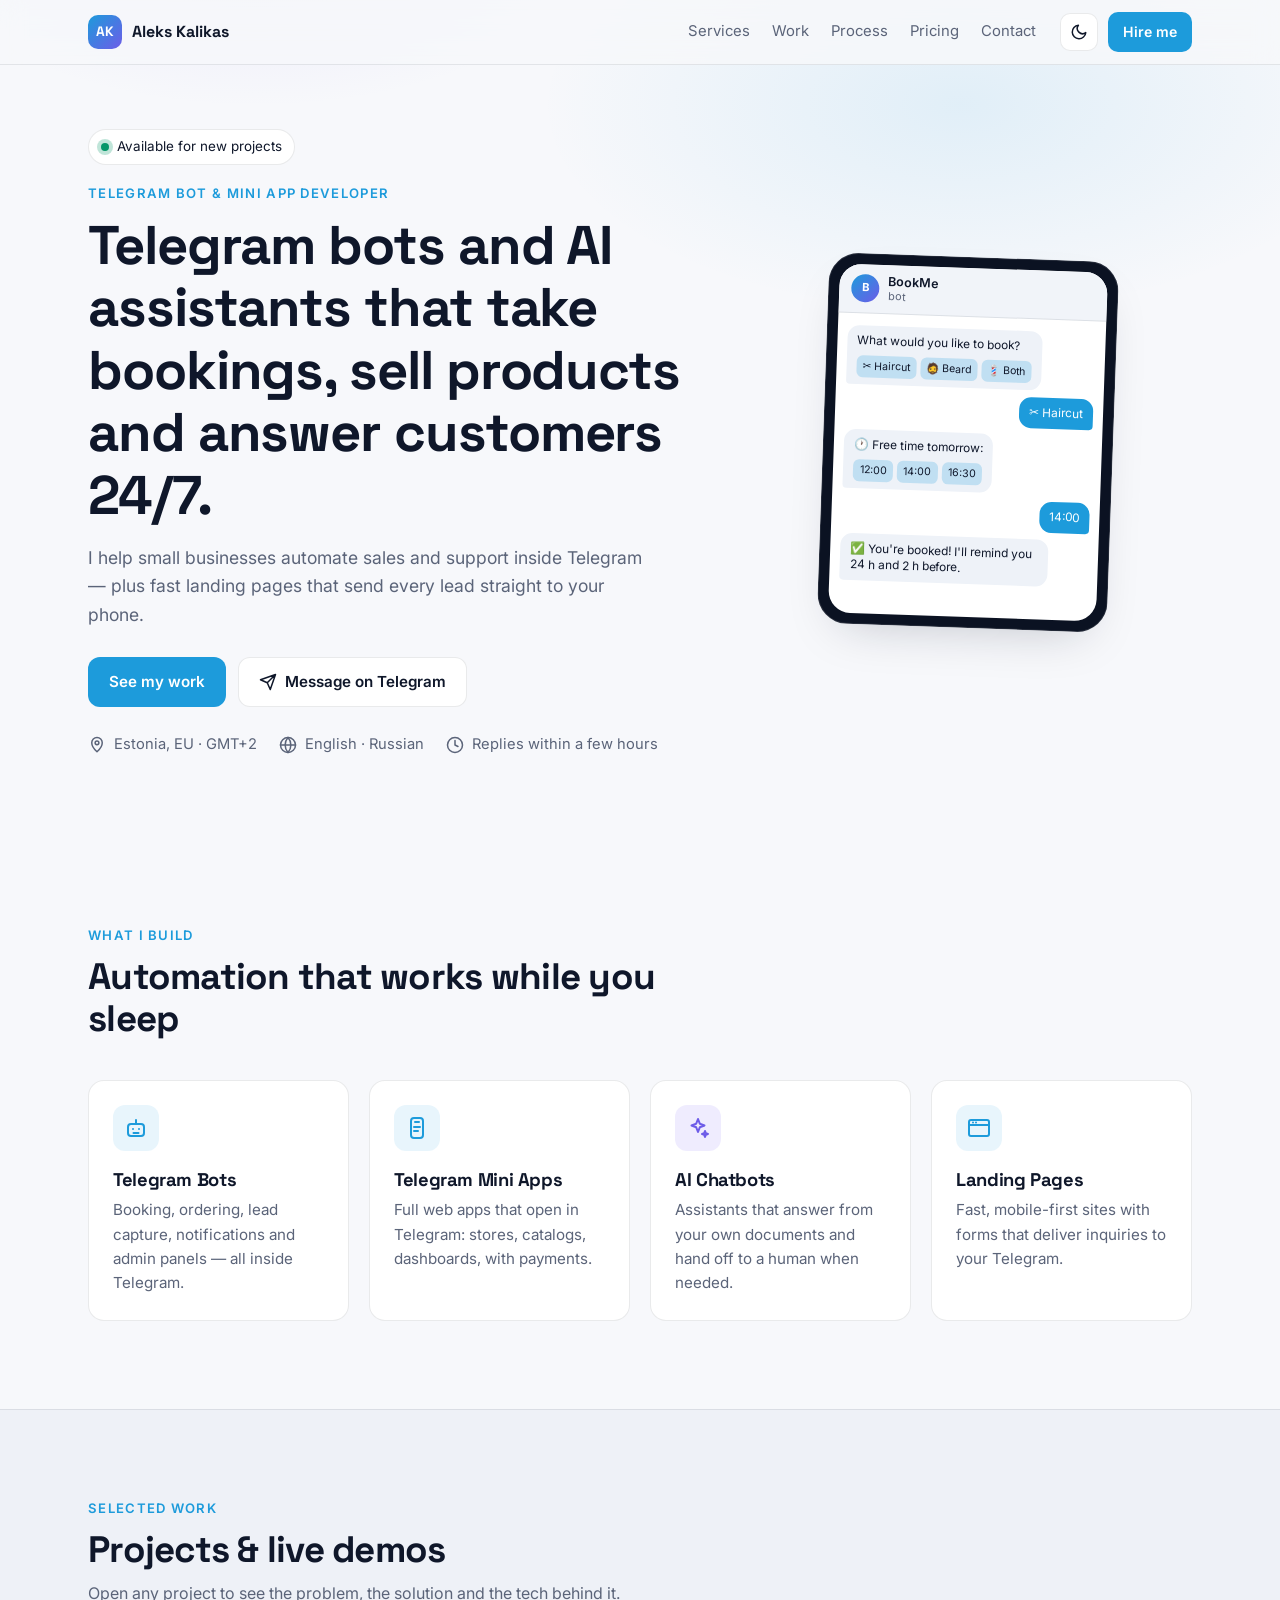
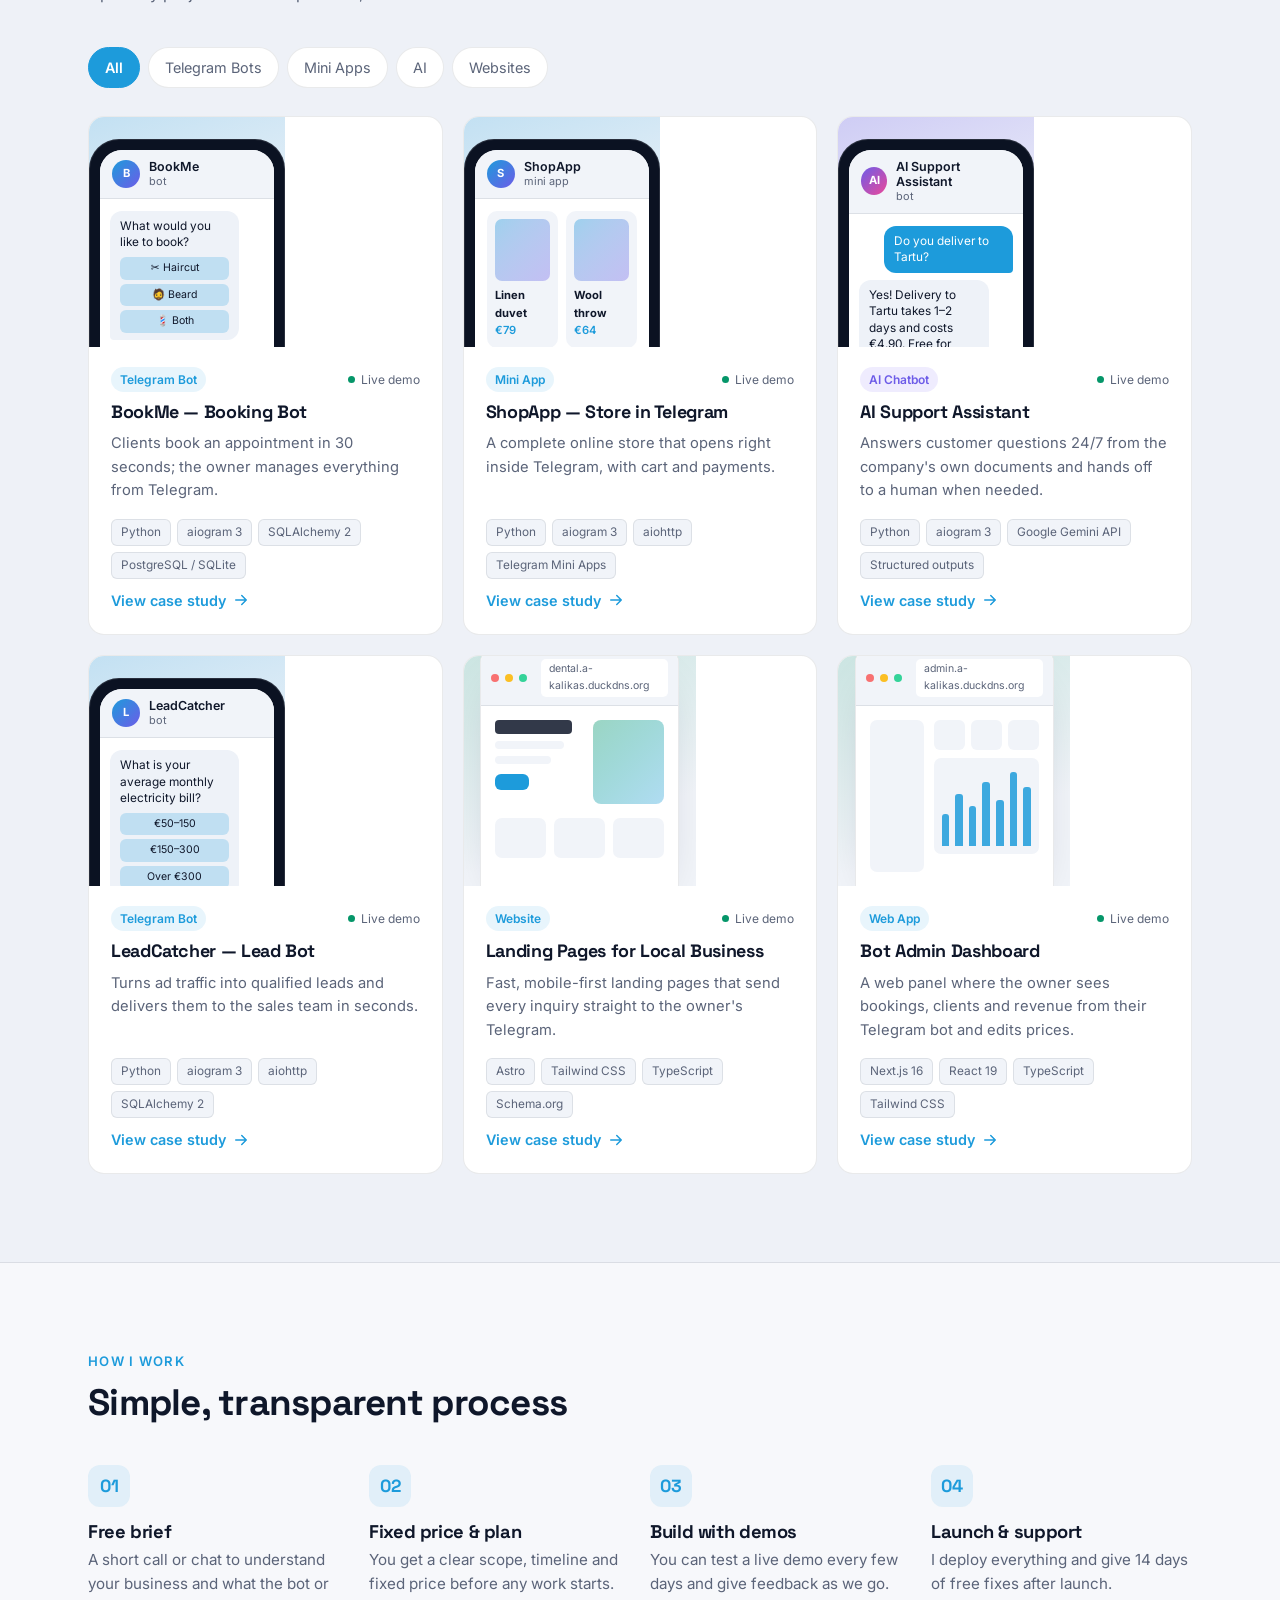
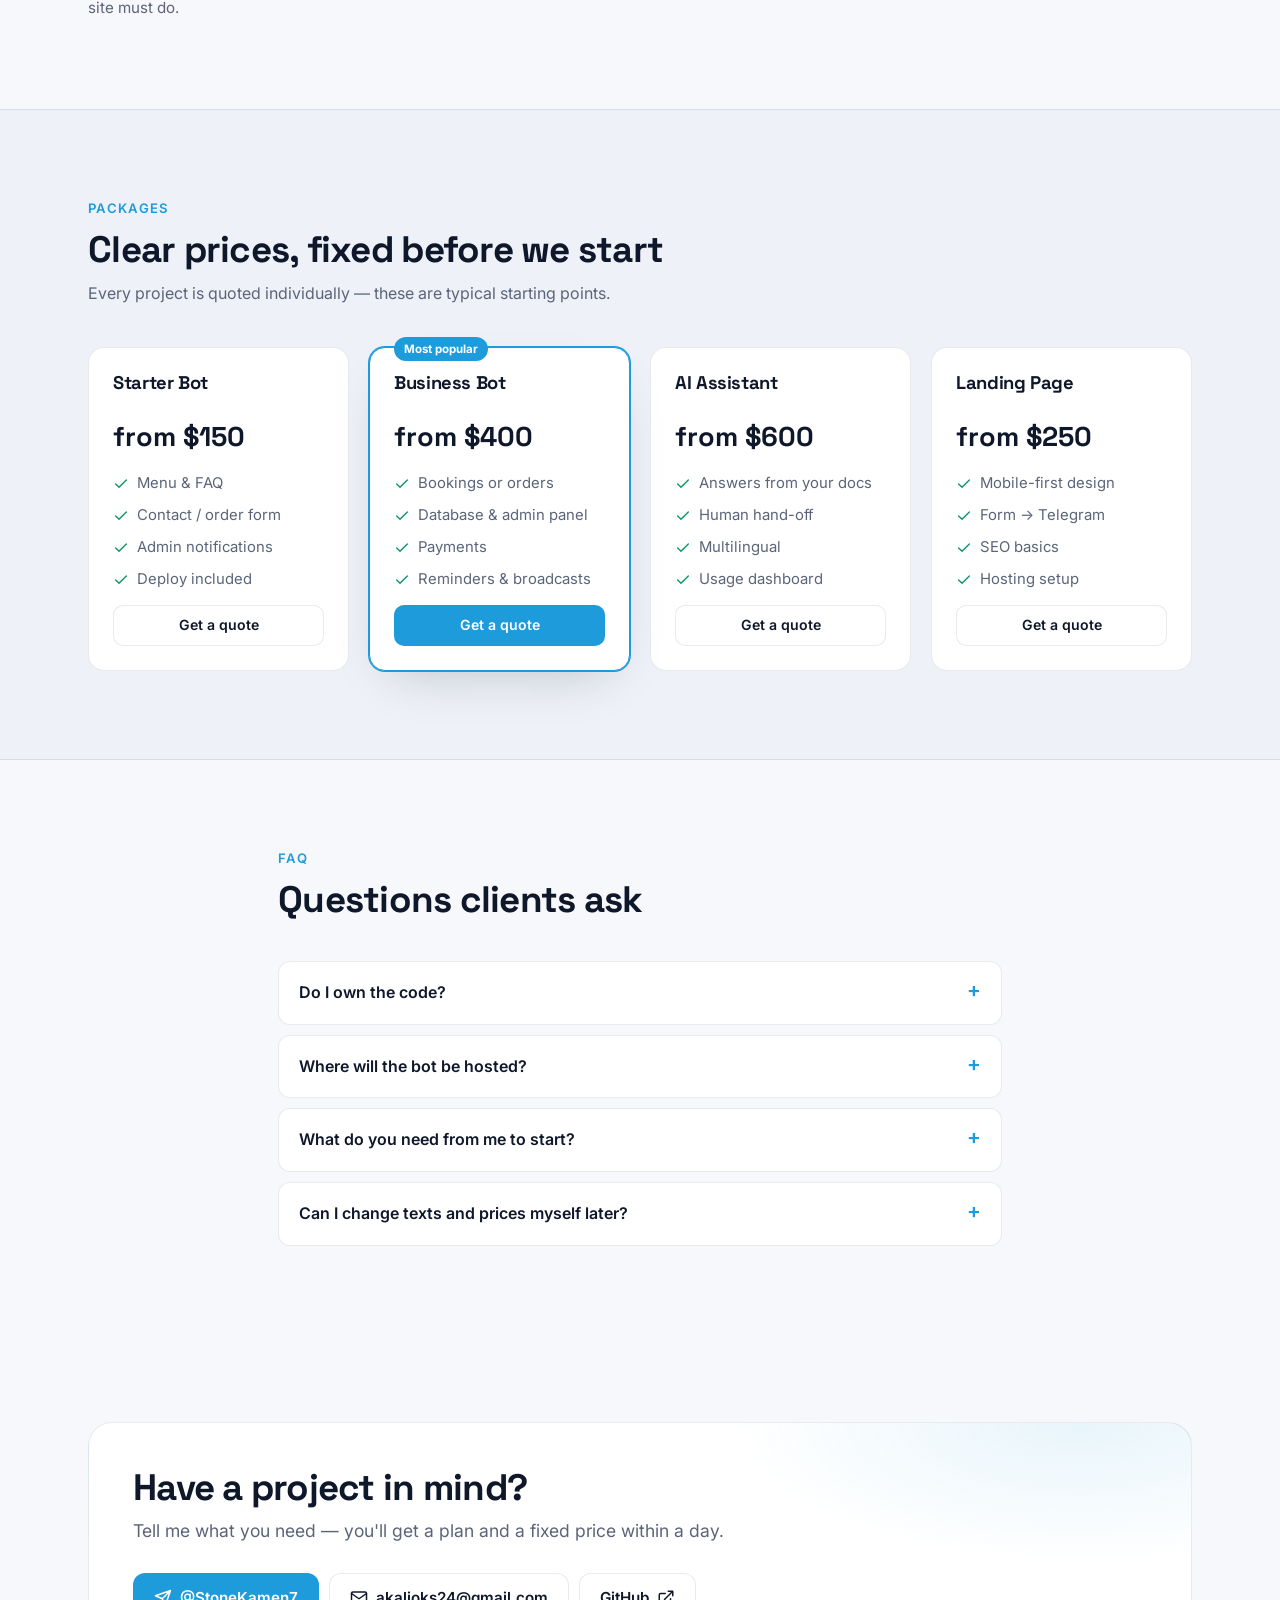
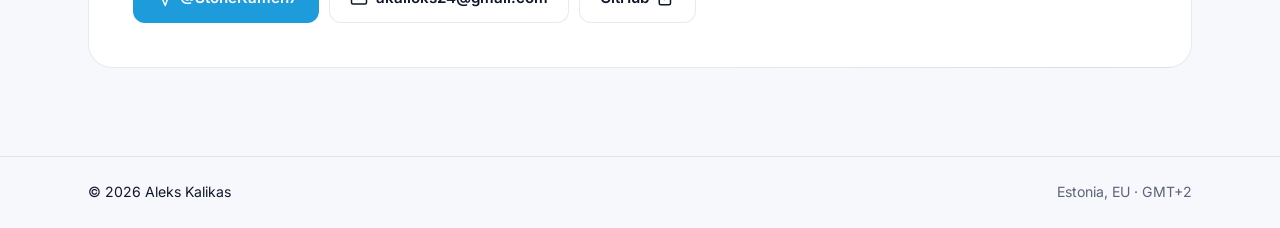
==== commit b3376703: "Add GitHub links to projects and contacts Co-Authored-By: Claude Opus 5.5 <noreply@anthropic.com>" ====
--- a/index.html
+++ b/index.html
@@ -172,6 +172,7 @@
           <div class="cta-buttons">
             <a class="btn btn-primary" href="https://t.me/StoneKamen7" target="_blank" rel="noopener"><span class="ico"><svg viewBox="0 0 24 24" fill="none" stroke="currentColor" stroke-width="2" stroke-linecap="round" stroke-linejoin="round"><path d="M22 2L11 13M22 2l-7 20-4-9-9-4z"/></svg></span>@StoneKamen7</a>
             <a class="btn btn-ghost" href="mailto:akalioks24@gmail.com"><span class="ico"><svg viewBox="0 0 24 24" fill="none" stroke="currentColor" stroke-width="2" stroke-linecap="round" stroke-linejoin="round"><rect x="2" y="4" width="20" height="16" rx="2"/><path d="M22 6l-10 7L2 6"/></svg></span>akalioks24@gmail.com</a>
+            <a class="btn btn-ghost" href="https://github.com/Akalioks" target="_blank" rel="noopener">GitHub <span class="ico"><svg viewBox="0 0 24 24" fill="none" stroke="currentColor" stroke-width="2" stroke-linecap="round" stroke-linejoin="round"><path d="M18 13v6a2 2 0 01-2 2H5a2 2 0 01-2-2V8a2 2 0 012-2h6M15 3h6v6M10 14L21 3"/></svg></span></a>
           </div>
         </div>
       </div>
@@ -187,12 +188,12 @@
 
   <!-- CASE STUDIES: full text of every project, shown in the modal -->
   <div id="cases" hidden>
-    <div data-case="bookme"><div class="project-top" style="justify-content:flex-start;gap:12px"><span class="tag">Telegram Bot</span><span class="status live">Live demo</span></div><h2>BookMe — Booking Bot</h2><p class="lead">Clients book an appointment in 30 seconds; the owner manages everything from Telegram.</p><div class="case-grid"><div><div class="case-block"><h4>The problem</h4><p>Small salons take bookings through DMs and phone calls — slots get double-booked, clients forget visits, and the owner answers messages all day.</p></div><div class="case-block"><h4>The solution</h4><ul><li>Pick a service, a master (or &#39;any available&#39;) and a free time slot with buttons</li><li>Double bookings are impossible — every slot is re-checked before saving</li><li>Automatic reminders 24 h and 2 h before the visit, with a one-tap cancel</li><li>Owner panel in Telegram: daily schedule, cancellations with client notice, stats, broadcasts</li><li>Export of all bookings to CSV for Excel or Google Sheets</li><li>Covered by end-to-end tests of every dialog</li></ul></div><div class="case-block"><h4>Tech stack</h4><div class="chips"><span class="chip">Python</span><span class="chip">aiogram 3</span><span class="chip">SQLAlchemy 2</span><span class="chip">PostgreSQL / SQLite</span><span class="chip">Docker</span><span class="chip">pytest</span></div></div><div class="case-links"><a class="btn btn-primary btn-sm" href="https://t.me/bookmedemobot" target="_blank" rel="noopener"><span class="ico"><svg viewBox="0 0 24 24" fill="none" stroke="currentColor" stroke-width="2" stroke-linecap="round" stroke-linejoin="round"><path d="M22 2L11 13M22 2l-7 20-4-9-9-4z"/></svg></span>Try the demo</a><a class="btn btn-ghost btn-sm" aria-disabled="true"><span class="ico"><svg viewBox="0 0 24 24" fill="none" stroke="currentColor" stroke-width="2" stroke-linecap="round" stroke-linejoin="round"><circle cx="12" cy="12" r="10"/><path d="M10 8l6 4-6 4z"/></svg></span>Watch video · soon</a><a class="btn btn-ghost btn-sm" aria-disabled="true"><span class="ico"><svg viewBox="0 0 24 24" fill="none" stroke="currentColor" stroke-width="2" stroke-linecap="round" stroke-linejoin="round"><path d="M16 18l6-6-6-6M8 6l-6 6 6 6"/></svg></span>Source code · soon</a></div></div><div class="case-visual"><div class="phone"><div class="phone-screen"><div class="phone-bar"><div class="phone-avatar">B</div><div class="phone-name">BookMe<small>bot</small></div></div><div class="chat"><div class="msg bot">What would you like to book?<div class="kb"><span>✂️ Haircut</span><span>🧔 Beard</span><span>💈 Both</span></div></div><div class="msg user">✂️ Haircut</div><div class="msg bot">🕐 Free time tomorrow:<div class="kb"><span>12:00</span><span>14:00</span><span>16:30</span></div></div><div class="msg user">14:00</div><div class="msg bot">✅ You&#39;re booked! I&#39;ll remind you 24 h and 2 h before.</div></div></div></div></div></div></div>
-    <div data-case="shopapp"><div class="project-top" style="justify-content:flex-start;gap:12px"><span class="tag">Mini App</span><span class="status live">Live demo</span></div><h2>ShopApp — Store in Telegram</h2><p class="lead">A complete online store that opens right inside Telegram, with cart and payments.</p><div class="case-grid"><div><div class="case-block"><h4>The problem</h4><p>Shops that sell through Telegram and Instagram DMs have no catalog or cart — every order is typed by hand and many get lost.</p></div><div class="case-block"><h4>The solution</h4><ul><li>Catalog with categories, search and product cards; follows the user&#39;s Telegram light/dark theme</li><li>Cart and checkout in a few taps: delivery options, automatic free-delivery threshold, saved contact details</li><li>Card payments inside Telegram (Telegram Payments + Stripe) or pay on pickup</li><li>Every request is verified with Telegram&#39;s signature; prices are always recalculated on the server</li><li>Owner gets each order in the chat and updates its status with one tap — the customer is notified</li><li>Prices and stock editable right in the app&#39;s Admin tab, no code needed</li></ul></div><div class="case-block"><h4>Tech stack</h4><div class="chips"><span class="chip">Python</span><span class="chip">aiogram 3</span><span class="chip">aiohttp</span><span class="chip">Telegram Mini Apps</span><span class="chip">Telegram Payments</span><span class="chip">JavaScript</span><span class="chip">SQLAlchemy 2</span><span class="chip">pytest</span></div></div><div class="case-links"><a class="btn btn-primary btn-sm" href="https://t.me/shopnordicbot" target="_blank" rel="noopener"><span class="ico"><svg viewBox="0 0 24 24" fill="none" stroke="currentColor" stroke-width="2" stroke-linecap="round" stroke-linejoin="round"><path d="M22 2L11 13M22 2l-7 20-4-9-9-4z"/></svg></span>Try the demo</a><a class="btn btn-ghost btn-sm" aria-disabled="true"><span class="ico"><svg viewBox="0 0 24 24" fill="none" stroke="currentColor" stroke-width="2" stroke-linecap="round" stroke-linejoin="round"><circle cx="12" cy="12" r="10"/><path d="M10 8l6 4-6 4z"/></svg></span>Watch video · soon</a><a class="btn btn-ghost btn-sm" aria-disabled="true"><span class="ico"><svg viewBox="0 0 24 24" fill="none" stroke="currentColor" stroke-width="2" stroke-linecap="round" stroke-linejoin="round"><path d="M16 18l6-6-6-6M8 6l-6 6 6 6"/></svg></span>Source code · soon</a></div></div><div class="case-visual"><div class="phone"><div class="phone-screen"><div class="phone-bar"><div class="phone-avatar">S</div><div class="phone-name">ShopApp<small>mini app</small></div></div><div class="shop"><div class="shop-item"><div class="shop-img"></div><b>Linen duvet</b><span>€79</span></div><div class="shop-item"><div class="shop-img"></div><b>Wool throw</b><span>€64</span></div><div class="shop-item"><div class="shop-img"></div><b>Oak board</b><span>€39</span></div><div class="shop-item"><div class="shop-img"></div><b>Mug</b><span>€14.90</span></div><div class="shop-cta">View cart · 2 items</div></div></div></div></div></div></div>
-    <div data-case="ai-assistant"><div class="project-top" style="justify-content:flex-start;gap:12px"><span class="tag ai">AI Chatbot</span><span class="status live">Live demo</span></div><h2>AI Support Assistant</h2><p class="lead">Answers customer questions 24/7 from the company&#39;s own documents and hands off to a human when needed.</p><div class="case-grid"><div><div class="case-block"><h4>The problem</h4><p>Support teams answer the same 20 questions every day, and customers wait hours for simple answers.</p></div><div class="case-block"><h4>The solution</h4><ul><li>Answers only from your price list, FAQ and policies — says &#39;I don&#39;t know&#39; instead of inventing</li><li>Owner adds or removes documents (.txt, .md, .pdf) right in Telegram</li><li>Hands the chat to a live manager with the conversation so far; the manager replies from Telegram</li><li>Understands and replies in English, Russian and Estonian</li><li>Automatic fallback to a backup model when the main one is overloaded; built-in usage limits</li><li>Covered by automated tests of every dialog and of the AI layer</li></ul></div><div class="case-block"><h4>Tech stack</h4><div class="chips"><span class="chip">Python</span><span class="chip">aiogram 3</span><span class="chip">Google Gemini API</span><span class="chip">Structured outputs</span><span class="chip">SQLAlchemy 2</span><span class="chip">Docker</span><span class="chip">pytest</span></div></div><div class="case-links"><a class="btn btn-primary btn-sm" href="https://t.me/SmartSupport2026_bot" target="_blank" rel="noopener"><span class="ico"><svg viewBox="0 0 24 24" fill="none" stroke="currentColor" stroke-width="2" stroke-linecap="round" stroke-linejoin="round"><path d="M22 2L11 13M22 2l-7 20-4-9-9-4z"/></svg></span>Try the demo</a><a class="btn btn-ghost btn-sm" aria-disabled="true"><span class="ico"><svg viewBox="0 0 24 24" fill="none" stroke="currentColor" stroke-width="2" stroke-linecap="round" stroke-linejoin="round"><circle cx="12" cy="12" r="10"/><path d="M10 8l6 4-6 4z"/></svg></span>Watch video · soon</a><a class="btn btn-ghost btn-sm" aria-disabled="true"><span class="ico"><svg viewBox="0 0 24 24" fill="none" stroke="currentColor" stroke-width="2" stroke-linecap="round" stroke-linejoin="round"><path d="M16 18l6-6-6-6M8 6l-6 6 6 6"/></svg></span>Source code · soon</a></div></div><div class="case-visual"><div class="phone"><div class="phone-screen"><div class="phone-bar"><div class="phone-avatar ai">AI</div><div class="phone-name">AI Support Assistant<small>bot</small></div></div><div class="chat"><div class="msg user">Do you deliver to Tartu?</div><div class="msg bot">Yes! Delivery to Tartu takes 1–2 days and costs €4.90. Free for orders over €50 🚚</div><div class="msg user">Can I talk to a person?</div><div class="msg bot">Of course — connecting you with a manager now 👤</div></div></div></div></div></div></div>
-    <div data-case="leadcatcher"><div class="project-top" style="justify-content:flex-start;gap:12px"><span class="tag">Telegram Bot</span><span class="status live">Live demo</span></div><h2>LeadCatcher — Lead Bot</h2><p class="lead">Turns ad traffic into qualified leads and delivers them to the sales team in seconds.</p><div class="case-grid"><div><div class="case-block"><h4>The problem</h4><p>Ad clicks end up in DMs, managers ask the same questions by hand, and hot leads go cold while nobody answers.</p></div><div class="case-block"><h4>The solution</h4><ul><li>Short questionnaire with buttons, answer validation and one-tap phone sharing</li><li>Automatic lead scoring: hot / warm / cold, with the ad campaign tracked from the link</li><li>Lead card in the sales group: one manager takes it, then Contacted / Won / Lost</li><li>Alert when a hot lead waits too long; a friendly reminder to people who stopped half-way</li><li>Every lead goes to Google Sheets or any CRM via signed webhooks, with automatic retries</li><li>Website forms feed the same pipeline; questions and scores are edited in one file</li></ul></div><div class="case-block"><h4>Tech stack</h4><div class="chips"><span class="chip">Python</span><span class="chip">aiogram 3</span><span class="chip">aiohttp</span><span class="chip">SQLAlchemy 2</span><span class="chip">Webhooks</span><span class="chip">Google Sheets</span><span class="chip">Docker</span><span class="chip">pytest</span></div></div><div class="case-links"><a class="btn btn-primary btn-sm" href="https://t.me/SunBaySolarbot" target="_blank" rel="noopener"><span class="ico"><svg viewBox="0 0 24 24" fill="none" stroke="currentColor" stroke-width="2" stroke-linecap="round" stroke-linejoin="round"><path d="M22 2L11 13M22 2l-7 20-4-9-9-4z"/></svg></span>Try the demo</a><a class="btn btn-ghost btn-sm" aria-disabled="true"><span class="ico"><svg viewBox="0 0 24 24" fill="none" stroke="currentColor" stroke-width="2" stroke-linecap="round" stroke-linejoin="round"><circle cx="12" cy="12" r="10"/><path d="M10 8l6 4-6 4z"/></svg></span>Watch video · soon</a><a class="btn btn-ghost btn-sm" aria-disabled="true"><span class="ico"><svg viewBox="0 0 24 24" fill="none" stroke="currentColor" stroke-width="2" stroke-linecap="round" stroke-linejoin="round"><path d="M16 18l6-6-6-6M8 6l-6 6 6 6"/></svg></span>Source code · soon</a></div></div><div class="case-visual"><div class="phone"><div class="phone-screen"><div class="phone-bar"><div class="phone-avatar">L</div><div class="phone-name">LeadCatcher<small>bot</small></div></div><div class="chat"><div class="msg bot">What is your average monthly electricity bill?<div class="kb"><span>€50–150</span><span>€150–300</span><span>Over €300</span></div></div><div class="msg user">€150–300</div><div class="msg bot">When would you like the panels installed?<div class="kb"><span>Within a month</span><span>This year</span></div></div><div class="msg user">Within a month</div><div class="msg bot">🔥 Thank you! A specialist will call you within 15 minutes.</div></div></div></div></div></div></div>
-    <div data-case="landings"><div class="project-top" style="justify-content:flex-start;gap:12px"><span class="tag">Website</span><span class="status live">Live demo</span></div><h2>Landing Pages for Local Business</h2><p class="lead">Fast, mobile-first landing pages that send every inquiry straight to the owner&#39;s Telegram.</p><div class="case-grid"><div><div class="case-block"><h4>The problem</h4><p>Many small businesses have no website, or an old one that loads slowly on phones and doesn&#39;t bring inquiries.</p></div><div class="case-block"><h4>The solution</h4><ul><li>Three niches, three styles: a dental clinic, a restaurant and an online course</li><li>Booking forms built for each niche: service and time, table and guests, plan and level</li><li>Every request lands in the owner&#39;s Telegram and Google Sheets via my LeadCatcher bot</li><li>Mobile-first with sticky call / book buttons; about 10 KB of compressed HTML per page, self-hosted fonts</li><li>SEO basics: meta tags, social previews and Schema.org data (Dentist, Restaurant, Course)</li><li>All texts, prices and opening hours in one data file per site, no need to touch the design</li></ul></div><div class="case-block"><h4>Tech stack</h4><div class="chips"><span class="chip">Astro</span><span class="chip">Tailwind CSS</span><span class="chip">TypeScript</span><span class="chip">Schema.org</span><span class="chip">Caddy</span><span class="chip">Telegram Bot API</span></div></div><div class="case-links"><a class="btn btn-primary btn-sm" href="https://landings.a-kalikas.duckdns.org/" target="_blank" rel="noopener"><span class="ico"><svg viewBox="0 0 24 24" fill="none" stroke="currentColor" stroke-width="2" stroke-linecap="round" stroke-linejoin="round"><path d="M18 13v6a2 2 0 01-2 2H5a2 2 0 01-2-2V8a2 2 0 012-2h6M15 3h6v6M10 14L21 3"/></svg></span>Open site</a><a class="btn btn-ghost btn-sm" aria-disabled="true"><span class="ico"><svg viewBox="0 0 24 24" fill="none" stroke="currentColor" stroke-width="2" stroke-linecap="round" stroke-linejoin="round"><circle cx="12" cy="12" r="10"/><path d="M10 8l6 4-6 4z"/></svg></span>Watch video · soon</a><a class="btn btn-ghost btn-sm" aria-disabled="true"><span class="ico"><svg viewBox="0 0 24 24" fill="none" stroke="currentColor" stroke-width="2" stroke-linecap="round" stroke-linejoin="round"><path d="M16 18l6-6-6-6M8 6l-6 6 6 6"/></svg></span>Source code · soon</a></div></div><div class="case-visual case-browser"><div class="browser"><div class="browser-bar"><i></i><i></i><i></i><span class="browser-url">dental.a-kalikas.duckdns.org</span></div><div class="browser-body"><div class="l-hero"><div><div class="bar h"></div><div class="bar" style="width:80%"></div><div class="bar" style="width:65%"></div><div class="bar a"></div></div><div class="l-img"></div></div><div class="l-row"><div></div><div></div><div></div></div></div></div></div></div></div>
-    <div data-case="dashboard"><div class="project-top" style="justify-content:flex-start;gap:12px"><span class="tag">Web App</span><span class="status live">Live demo</span></div><h2>Bot Admin Dashboard</h2><p class="lead">A web panel where the owner sees bookings, clients and revenue from their Telegram bot and edits prices.</p><div class="case-grid"><div><div class="case-block"><h4>The problem</h4><p>Owners can&#39;t see the big picture: how many bookings came in, which services sell best, which clients stopped coming.</p></div><div class="case-block"><h4>The solution</h4><ul><li>Works on the bot&#39;s own database: every booking, client and price, always up to date</li><li>KPIs with period-over-period change, visits and revenue chart, revenue by service, staff load</li><li>Busy-hours heatmap to plan shifts and discounts for quiet hours</li><li>Bookings and clients with search and filters; cancelling a booking notifies the client in Telegram</li><li>Edit services, prices and staff: the bot shows the changes instantly</li><li>Secure login with Telegram; demo visitors get their own private copy of sample data</li></ul></div><div class="case-block"><h4>Tech stack</h4><div class="chips"><span class="chip">Next.js 16</span><span class="chip">React 19</span><span class="chip">TypeScript</span><span class="chip">Tailwind CSS</span><span class="chip">Recharts</span><span class="chip">SQLite</span><span class="chip">Telegram Login</span><span class="chip">Docker</span></div></div><div class="case-links"><a class="btn btn-primary btn-sm" href="https://admin.a-kalikas.duckdns.org/" target="_blank" rel="noopener"><span class="ico"><svg viewBox="0 0 24 24" fill="none" stroke="currentColor" stroke-width="2" stroke-linecap="round" stroke-linejoin="round"><path d="M18 13v6a2 2 0 01-2 2H5a2 2 0 01-2-2V8a2 2 0 012-2h6M15 3h6v6M10 14L21 3"/></svg></span>Open site</a><a class="btn btn-ghost btn-sm" aria-disabled="true"><span class="ico"><svg viewBox="0 0 24 24" fill="none" stroke="currentColor" stroke-width="2" stroke-linecap="round" stroke-linejoin="round"><circle cx="12" cy="12" r="10"/><path d="M10 8l6 4-6 4z"/></svg></span>Watch video · soon</a><a class="btn btn-ghost btn-sm" aria-disabled="true"><span class="ico"><svg viewBox="0 0 24 24" fill="none" stroke="currentColor" stroke-width="2" stroke-linecap="round" stroke-linejoin="round"><path d="M16 18l6-6-6-6M8 6l-6 6 6 6"/></svg></span>Source code · soon</a></div></div><div class="case-visual case-browser"><div class="browser"><div class="browser-bar"><i></i><i></i><i></i><span class="browser-url">admin.a-kalikas.duckdns.org</span></div><div class="browser-body"><div class="d-wrap"><div class="d-side"></div><div><div class="d-stats"><div></div><div></div><div></div></div><div class="d-chart"><span style="height:40%"></span><span style="height:65%"></span><span style="height:50%"></span><span style="height:80%"></span><span style="height:58%"></span><span style="height:92%"></span><span style="height:74%"></span></div></div></div></div></div></div></div></div>
+    <div data-case="bookme"><div class="project-top" style="justify-content:flex-start;gap:12px"><span class="tag">Telegram Bot</span><span class="status live">Live demo</span></div><h2>BookMe — Booking Bot</h2><p class="lead">Clients book an appointment in 30 seconds; the owner manages everything from Telegram.</p><div class="case-grid"><div><div class="case-block"><h4>The problem</h4><p>Small salons take bookings through DMs and phone calls — slots get double-booked, clients forget visits, and the owner answers messages all day.</p></div><div class="case-block"><h4>The solution</h4><ul><li>Pick a service, a master (or &#39;any available&#39;) and a free time slot with buttons</li><li>Double bookings are impossible — every slot is re-checked before saving</li><li>Automatic reminders 24 h and 2 h before the visit, with a one-tap cancel</li><li>Owner panel in Telegram: daily schedule, cancellations with client notice, stats, broadcasts</li><li>Export of all bookings to CSV for Excel or Google Sheets</li><li>Covered by end-to-end tests of every dialog</li></ul></div><div class="case-block"><h4>Tech stack</h4><div class="chips"><span class="chip">Python</span><span class="chip">aiogram 3</span><span class="chip">SQLAlchemy 2</span><span class="chip">PostgreSQL / SQLite</span><span class="chip">Docker</span><span class="chip">pytest</span></div></div><div class="case-links"><a class="btn btn-primary btn-sm" href="https://t.me/bookmedemobot" target="_blank" rel="noopener"><span class="ico"><svg viewBox="0 0 24 24" fill="none" stroke="currentColor" stroke-width="2" stroke-linecap="round" stroke-linejoin="round"><path d="M22 2L11 13M22 2l-7 20-4-9-9-4z"/></svg></span>Try the demo</a><a class="btn btn-ghost btn-sm" aria-disabled="true"><span class="ico"><svg viewBox="0 0 24 24" fill="none" stroke="currentColor" stroke-width="2" stroke-linecap="round" stroke-linejoin="round"><circle cx="12" cy="12" r="10"/><path d="M10 8l6 4-6 4z"/></svg></span>Watch video · soon</a><a class="btn btn-ghost btn-sm" href="https://github.com/Akalioks/bookme-bot" target="_blank" rel="noopener"><span class="ico"><svg viewBox="0 0 24 24" fill="none" stroke="currentColor" stroke-width="2" stroke-linecap="round" stroke-linejoin="round"><path d="M16 18l6-6-6-6M8 6l-6 6 6 6"/></svg></span>Source code</a></div></div><div class="case-visual"><div class="phone"><div class="phone-screen"><div class="phone-bar"><div class="phone-avatar">B</div><div class="phone-name">BookMe<small>bot</small></div></div><div class="chat"><div class="msg bot">What would you like to book?<div class="kb"><span>✂️ Haircut</span><span>🧔 Beard</span><span>💈 Both</span></div></div><div class="msg user">✂️ Haircut</div><div class="msg bot">🕐 Free time tomorrow:<div class="kb"><span>12:00</span><span>14:00</span><span>16:30</span></div></div><div class="msg user">14:00</div><div class="msg bot">✅ You&#39;re booked! I&#39;ll remind you 24 h and 2 h before.</div></div></div></div></div></div></div>
+    <div data-case="shopapp"><div class="project-top" style="justify-content:flex-start;gap:12px"><span class="tag">Mini App</span><span class="status live">Live demo</span></div><h2>ShopApp — Store in Telegram</h2><p class="lead">A complete online store that opens right inside Telegram, with cart and payments.</p><div class="case-grid"><div><div class="case-block"><h4>The problem</h4><p>Shops that sell through Telegram and Instagram DMs have no catalog or cart — every order is typed by hand and many get lost.</p></div><div class="case-block"><h4>The solution</h4><ul><li>Catalog with categories, search and product cards; follows the user&#39;s Telegram light/dark theme</li><li>Cart and checkout in a few taps: delivery options, automatic free-delivery threshold, saved contact details</li><li>Card payments inside Telegram (Telegram Payments + Stripe) or pay on pickup</li><li>Every request is verified with Telegram&#39;s signature; prices are always recalculated on the server</li><li>Owner gets each order in the chat and updates its status with one tap — the customer is notified</li><li>Prices and stock editable right in the app&#39;s Admin tab, no code needed</li></ul></div><div class="case-block"><h4>Tech stack</h4><div class="chips"><span class="chip">Python</span><span class="chip">aiogram 3</span><span class="chip">aiohttp</span><span class="chip">Telegram Mini Apps</span><span class="chip">Telegram Payments</span><span class="chip">JavaScript</span><span class="chip">SQLAlchemy 2</span><span class="chip">pytest</span></div></div><div class="case-links"><a class="btn btn-primary btn-sm" href="https://t.me/shopnordicbot" target="_blank" rel="noopener"><span class="ico"><svg viewBox="0 0 24 24" fill="none" stroke="currentColor" stroke-width="2" stroke-linecap="round" stroke-linejoin="round"><path d="M22 2L11 13M22 2l-7 20-4-9-9-4z"/></svg></span>Try the demo</a><a class="btn btn-ghost btn-sm" aria-disabled="true"><span class="ico"><svg viewBox="0 0 24 24" fill="none" stroke="currentColor" stroke-width="2" stroke-linecap="round" stroke-linejoin="round"><circle cx="12" cy="12" r="10"/><path d="M10 8l6 4-6 4z"/></svg></span>Watch video · soon</a><a class="btn btn-ghost btn-sm" href="https://github.com/Akalioks/shop-bot" target="_blank" rel="noopener"><span class="ico"><svg viewBox="0 0 24 24" fill="none" stroke="currentColor" stroke-width="2" stroke-linecap="round" stroke-linejoin="round"><path d="M16 18l6-6-6-6M8 6l-6 6 6 6"/></svg></span>Source code</a></div></div><div class="case-visual"><div class="phone"><div class="phone-screen"><div class="phone-bar"><div class="phone-avatar">S</div><div class="phone-name">ShopApp<small>mini app</small></div></div><div class="shop"><div class="shop-item"><div class="shop-img"></div><b>Linen duvet</b><span>€79</span></div><div class="shop-item"><div class="shop-img"></div><b>Wool throw</b><span>€64</span></div><div class="shop-item"><div class="shop-img"></div><b>Oak board</b><span>€39</span></div><div class="shop-item"><div class="shop-img"></div><b>Mug</b><span>€14.90</span></div><div class="shop-cta">View cart · 2 items</div></div></div></div></div></div></div>
+    <div data-case="ai-assistant"><div class="project-top" style="justify-content:flex-start;gap:12px"><span class="tag ai">AI Chatbot</span><span class="status live">Live demo</span></div><h2>AI Support Assistant</h2><p class="lead">Answers customer questions 24/7 from the company&#39;s own documents and hands off to a human when needed.</p><div class="case-grid"><div><div class="case-block"><h4>The problem</h4><p>Support teams answer the same 20 questions every day, and customers wait hours for simple answers.</p></div><div class="case-block"><h4>The solution</h4><ul><li>Answers only from your price list, FAQ and policies — says &#39;I don&#39;t know&#39; instead of inventing</li><li>Owner adds or removes documents (.txt, .md, .pdf) right in Telegram</li><li>Hands the chat to a live manager with the conversation so far; the manager replies from Telegram</li><li>Understands and replies in English, Russian and Estonian</li><li>Automatic fallback to a backup model when the main one is overloaded; built-in usage limits</li><li>Covered by automated tests of every dialog and of the AI layer</li></ul></div><div class="case-block"><h4>Tech stack</h4><div class="chips"><span class="chip">Python</span><span class="chip">aiogram 3</span><span class="chip">Google Gemini API</span><span class="chip">Structured outputs</span><span class="chip">SQLAlchemy 2</span><span class="chip">Docker</span><span class="chip">pytest</span></div></div><div class="case-links"><a class="btn btn-primary btn-sm" href="https://t.me/SmartSupport2026_bot" target="_blank" rel="noopener"><span class="ico"><svg viewBox="0 0 24 24" fill="none" stroke="currentColor" stroke-width="2" stroke-linecap="round" stroke-linejoin="round"><path d="M22 2L11 13M22 2l-7 20-4-9-9-4z"/></svg></span>Try the demo</a><a class="btn btn-ghost btn-sm" aria-disabled="true"><span class="ico"><svg viewBox="0 0 24 24" fill="none" stroke="currentColor" stroke-width="2" stroke-linecap="round" stroke-linejoin="round"><circle cx="12" cy="12" r="10"/><path d="M10 8l6 4-6 4z"/></svg></span>Watch video · soon</a><a class="btn btn-ghost btn-sm" href="https://github.com/Akalioks/support-bot" target="_blank" rel="noopener"><span class="ico"><svg viewBox="0 0 24 24" fill="none" stroke="currentColor" stroke-width="2" stroke-linecap="round" stroke-linejoin="round"><path d="M16 18l6-6-6-6M8 6l-6 6 6 6"/></svg></span>Source code</a></div></div><div class="case-visual"><div class="phone"><div class="phone-screen"><div class="phone-bar"><div class="phone-avatar ai">AI</div><div class="phone-name">AI Support Assistant<small>bot</small></div></div><div class="chat"><div class="msg user">Do you deliver to Tartu?</div><div class="msg bot">Yes! Delivery to Tartu takes 1–2 days and costs €4.90. Free for orders over €50 🚚</div><div class="msg user">Can I talk to a person?</div><div class="msg bot">Of course — connecting you with a manager now 👤</div></div></div></div></div></div></div>
+    <div data-case="leadcatcher"><div class="project-top" style="justify-content:flex-start;gap:12px"><span class="tag">Telegram Bot</span><span class="status live">Live demo</span></div><h2>LeadCatcher — Lead Bot</h2><p class="lead">Turns ad traffic into qualified leads and delivers them to the sales team in seconds.</p><div class="case-grid"><div><div class="case-block"><h4>The problem</h4><p>Ad clicks end up in DMs, managers ask the same questions by hand, and hot leads go cold while nobody answers.</p></div><div class="case-block"><h4>The solution</h4><ul><li>Short questionnaire with buttons, answer validation and one-tap phone sharing</li><li>Automatic lead scoring: hot / warm / cold, with the ad campaign tracked from the link</li><li>Lead card in the sales group: one manager takes it, then Contacted / Won / Lost</li><li>Alert when a hot lead waits too long; a friendly reminder to people who stopped half-way</li><li>Every lead goes to Google Sheets or any CRM via signed webhooks, with automatic retries</li><li>Website forms feed the same pipeline; questions and scores are edited in one file</li></ul></div><div class="case-block"><h4>Tech stack</h4><div class="chips"><span class="chip">Python</span><span class="chip">aiogram 3</span><span class="chip">aiohttp</span><span class="chip">SQLAlchemy 2</span><span class="chip">Webhooks</span><span class="chip">Google Sheets</span><span class="chip">Docker</span><span class="chip">pytest</span></div></div><div class="case-links"><a class="btn btn-primary btn-sm" href="https://t.me/SunBaySolarbot" target="_blank" rel="noopener"><span class="ico"><svg viewBox="0 0 24 24" fill="none" stroke="currentColor" stroke-width="2" stroke-linecap="round" stroke-linejoin="round"><path d="M22 2L11 13M22 2l-7 20-4-9-9-4z"/></svg></span>Try the demo</a><a class="btn btn-ghost btn-sm" aria-disabled="true"><span class="ico"><svg viewBox="0 0 24 24" fill="none" stroke="currentColor" stroke-width="2" stroke-linecap="round" stroke-linejoin="round"><circle cx="12" cy="12" r="10"/><path d="M10 8l6 4-6 4z"/></svg></span>Watch video · soon</a><a class="btn btn-ghost btn-sm" href="https://github.com/Akalioks/leadcatcher-bot" target="_blank" rel="noopener"><span class="ico"><svg viewBox="0 0 24 24" fill="none" stroke="currentColor" stroke-width="2" stroke-linecap="round" stroke-linejoin="round"><path d="M16 18l6-6-6-6M8 6l-6 6 6 6"/></svg></span>Source code</a></div></div><div class="case-visual"><div class="phone"><div class="phone-screen"><div class="phone-bar"><div class="phone-avatar">L</div><div class="phone-name">LeadCatcher<small>bot</small></div></div><div class="chat"><div class="msg bot">What is your average monthly electricity bill?<div class="kb"><span>€50–150</span><span>€150–300</span><span>Over €300</span></div></div><div class="msg user">€150–300</div><div class="msg bot">When would you like the panels installed?<div class="kb"><span>Within a month</span><span>This year</span></div></div><div class="msg user">Within a month</div><div class="msg bot">🔥 Thank you! A specialist will call you within 15 minutes.</div></div></div></div></div></div></div>
+    <div data-case="landings"><div class="project-top" style="justify-content:flex-start;gap:12px"><span class="tag">Website</span><span class="status live">Live demo</span></div><h2>Landing Pages for Local Business</h2><p class="lead">Fast, mobile-first landing pages that send every inquiry straight to the owner&#39;s Telegram.</p><div class="case-grid"><div><div class="case-block"><h4>The problem</h4><p>Many small businesses have no website, or an old one that loads slowly on phones and doesn&#39;t bring inquiries.</p></div><div class="case-block"><h4>The solution</h4><ul><li>Three niches, three styles: a dental clinic, a restaurant and an online course</li><li>Booking forms built for each niche: service and time, table and guests, plan and level</li><li>Every request lands in the owner&#39;s Telegram and Google Sheets via my LeadCatcher bot</li><li>Mobile-first with sticky call / book buttons; about 10 KB of compressed HTML per page, self-hosted fonts</li><li>SEO basics: meta tags, social previews and Schema.org data (Dentist, Restaurant, Course)</li><li>All texts, prices and opening hours in one data file per site, no need to touch the design</li></ul></div><div class="case-block"><h4>Tech stack</h4><div class="chips"><span class="chip">Astro</span><span class="chip">Tailwind CSS</span><span class="chip">TypeScript</span><span class="chip">Schema.org</span><span class="chip">Caddy</span><span class="chip">Telegram Bot API</span></div></div><div class="case-links"><a class="btn btn-primary btn-sm" href="https://landings.a-kalikas.duckdns.org/" target="_blank" rel="noopener"><span class="ico"><svg viewBox="0 0 24 24" fill="none" stroke="currentColor" stroke-width="2" stroke-linecap="round" stroke-linejoin="round"><path d="M18 13v6a2 2 0 01-2 2H5a2 2 0 01-2-2V8a2 2 0 012-2h6M15 3h6v6M10 14L21 3"/></svg></span>Open site</a><a class="btn btn-ghost btn-sm" aria-disabled="true"><span class="ico"><svg viewBox="0 0 24 24" fill="none" stroke="currentColor" stroke-width="2" stroke-linecap="round" stroke-linejoin="round"><circle cx="12" cy="12" r="10"/><path d="M10 8l6 4-6 4z"/></svg></span>Watch video · soon</a><a class="btn btn-ghost btn-sm" href="https://github.com/Akalioks/landings" target="_blank" rel="noopener"><span class="ico"><svg viewBox="0 0 24 24" fill="none" stroke="currentColor" stroke-width="2" stroke-linecap="round" stroke-linejoin="round"><path d="M16 18l6-6-6-6M8 6l-6 6 6 6"/></svg></span>Source code</a></div></div><div class="case-visual case-browser"><div class="browser"><div class="browser-bar"><i></i><i></i><i></i><span class="browser-url">dental.a-kalikas.duckdns.org</span></div><div class="browser-body"><div class="l-hero"><div><div class="bar h"></div><div class="bar" style="width:80%"></div><div class="bar" style="width:65%"></div><div class="bar a"></div></div><div class="l-img"></div></div><div class="l-row"><div></div><div></div><div></div></div></div></div></div></div></div>
+    <div data-case="dashboard"><div class="project-top" style="justify-content:flex-start;gap:12px"><span class="tag">Web App</span><span class="status live">Live demo</span></div><h2>Bot Admin Dashboard</h2><p class="lead">A web panel where the owner sees bookings, clients and revenue from their Telegram bot and edits prices.</p><div class="case-grid"><div><div class="case-block"><h4>The problem</h4><p>Owners can&#39;t see the big picture: how many bookings came in, which services sell best, which clients stopped coming.</p></div><div class="case-block"><h4>The solution</h4><ul><li>Works on the bot&#39;s own database: every booking, client and price, always up to date</li><li>KPIs with period-over-period change, visits and revenue chart, revenue by service, staff load</li><li>Busy-hours heatmap to plan shifts and discounts for quiet hours</li><li>Bookings and clients with search and filters; cancelling a booking notifies the client in Telegram</li><li>Edit services, prices and staff: the bot shows the changes instantly</li><li>Secure login with Telegram; demo visitors get their own private copy of sample data</li></ul></div><div class="case-block"><h4>Tech stack</h4><div class="chips"><span class="chip">Next.js 16</span><span class="chip">React 19</span><span class="chip">TypeScript</span><span class="chip">Tailwind CSS</span><span class="chip">Recharts</span><span class="chip">SQLite</span><span class="chip">Telegram Login</span><span class="chip">Docker</span></div></div><div class="case-links"><a class="btn btn-primary btn-sm" href="https://admin.a-kalikas.duckdns.org/" target="_blank" rel="noopener"><span class="ico"><svg viewBox="0 0 24 24" fill="none" stroke="currentColor" stroke-width="2" stroke-linecap="round" stroke-linejoin="round"><path d="M18 13v6a2 2 0 01-2 2H5a2 2 0 01-2-2V8a2 2 0 012-2h6M15 3h6v6M10 14L21 3"/></svg></span>Open site</a><a class="btn btn-ghost btn-sm" aria-disabled="true"><span class="ico"><svg viewBox="0 0 24 24" fill="none" stroke="currentColor" stroke-width="2" stroke-linecap="round" stroke-linejoin="round"><circle cx="12" cy="12" r="10"/><path d="M10 8l6 4-6 4z"/></svg></span>Watch video · soon</a><a class="btn btn-ghost btn-sm" href="https://github.com/Akalioks/admin-dashboard" target="_blank" rel="noopener"><span class="ico"><svg viewBox="0 0 24 24" fill="none" stroke="currentColor" stroke-width="2" stroke-linecap="round" stroke-linejoin="round"><path d="M16 18l6-6-6-6M8 6l-6 6 6 6"/></svg></span>Source code</a></div></div><div class="case-visual case-browser"><div class="browser"><div class="browser-bar"><i></i><i></i><i></i><span class="browser-url">admin.a-kalikas.duckdns.org</span></div><div class="browser-body"><div class="d-wrap"><div class="d-side"></div><div><div class="d-stats"><div></div><div></div><div></div></div><div class="d-chart"><span style="height:40%"></span><span style="height:65%"></span><span style="height:50%"></span><span style="height:80%"></span><span style="height:58%"></span><span style="height:92%"></span><span style="height:74%"></span></div></div></div></div></div></div></div></div>
   </div>
 
   <!-- CASE STUDY MODAL -->
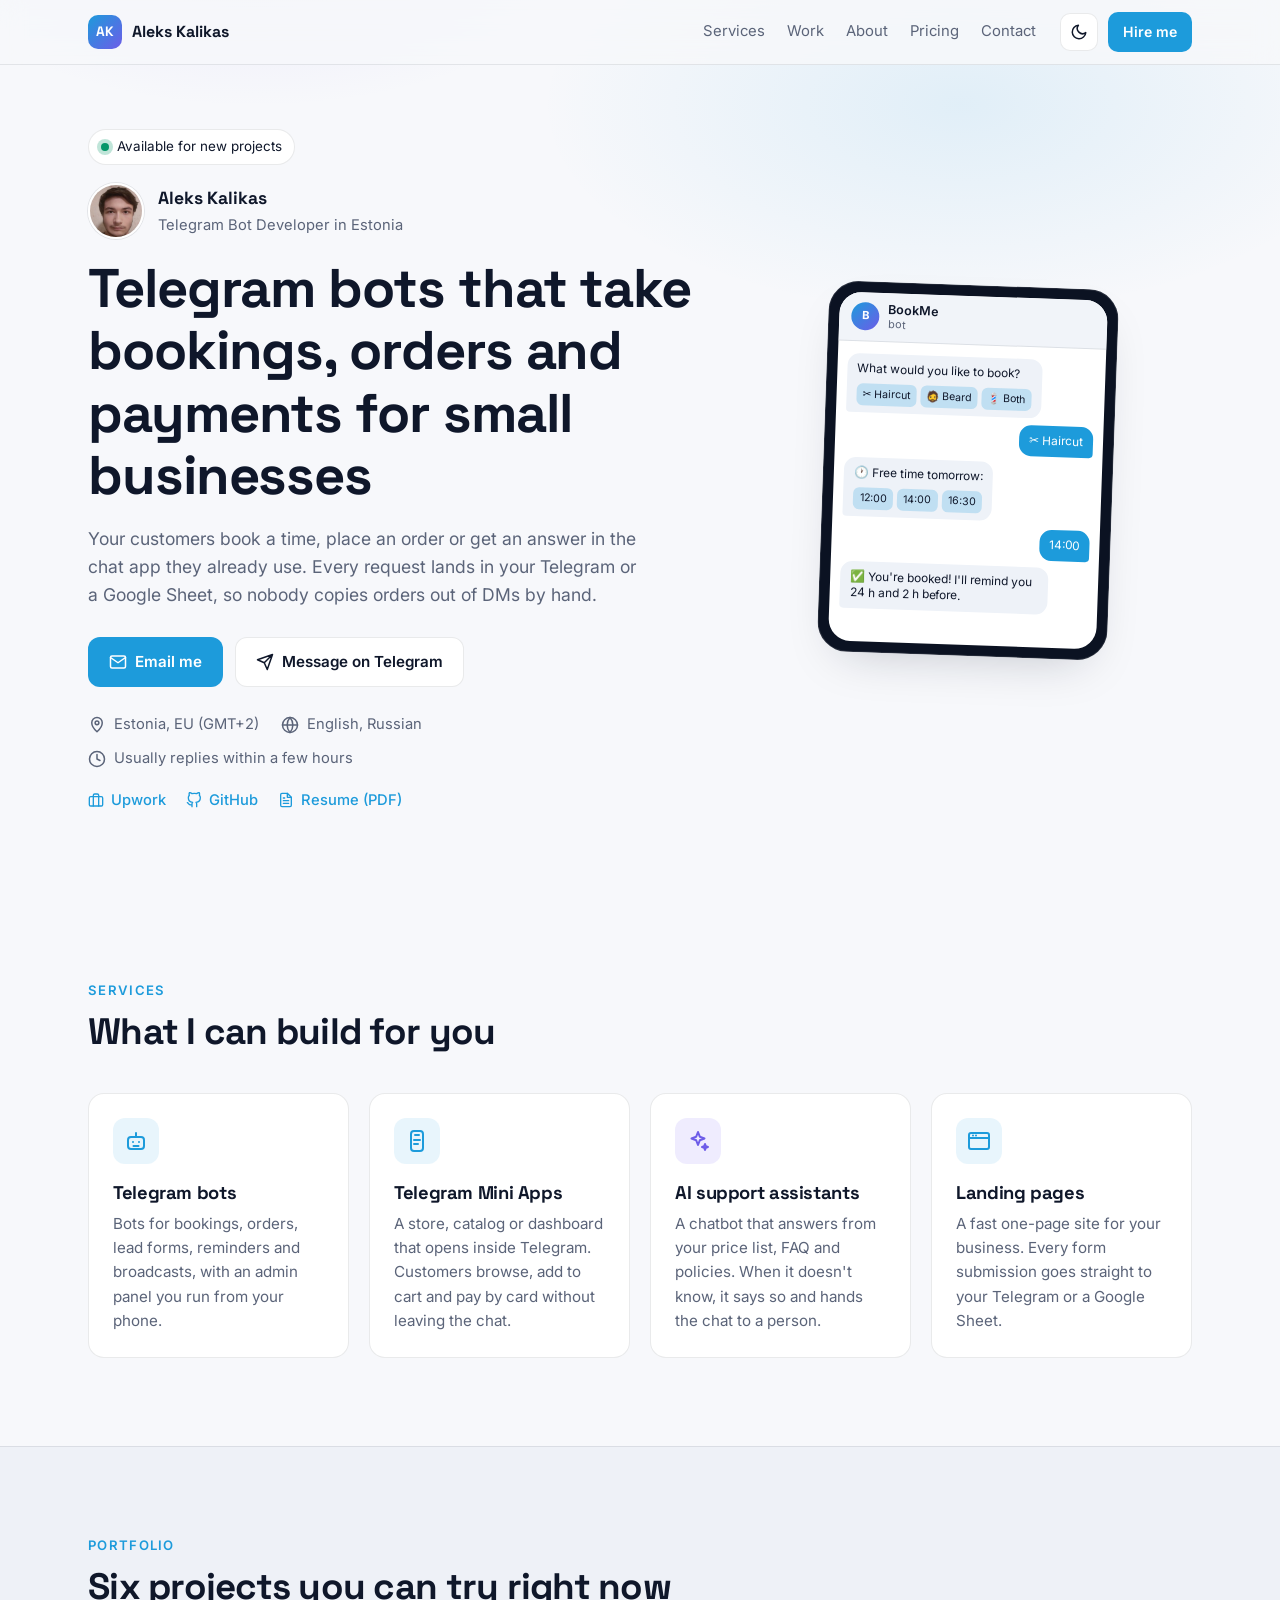
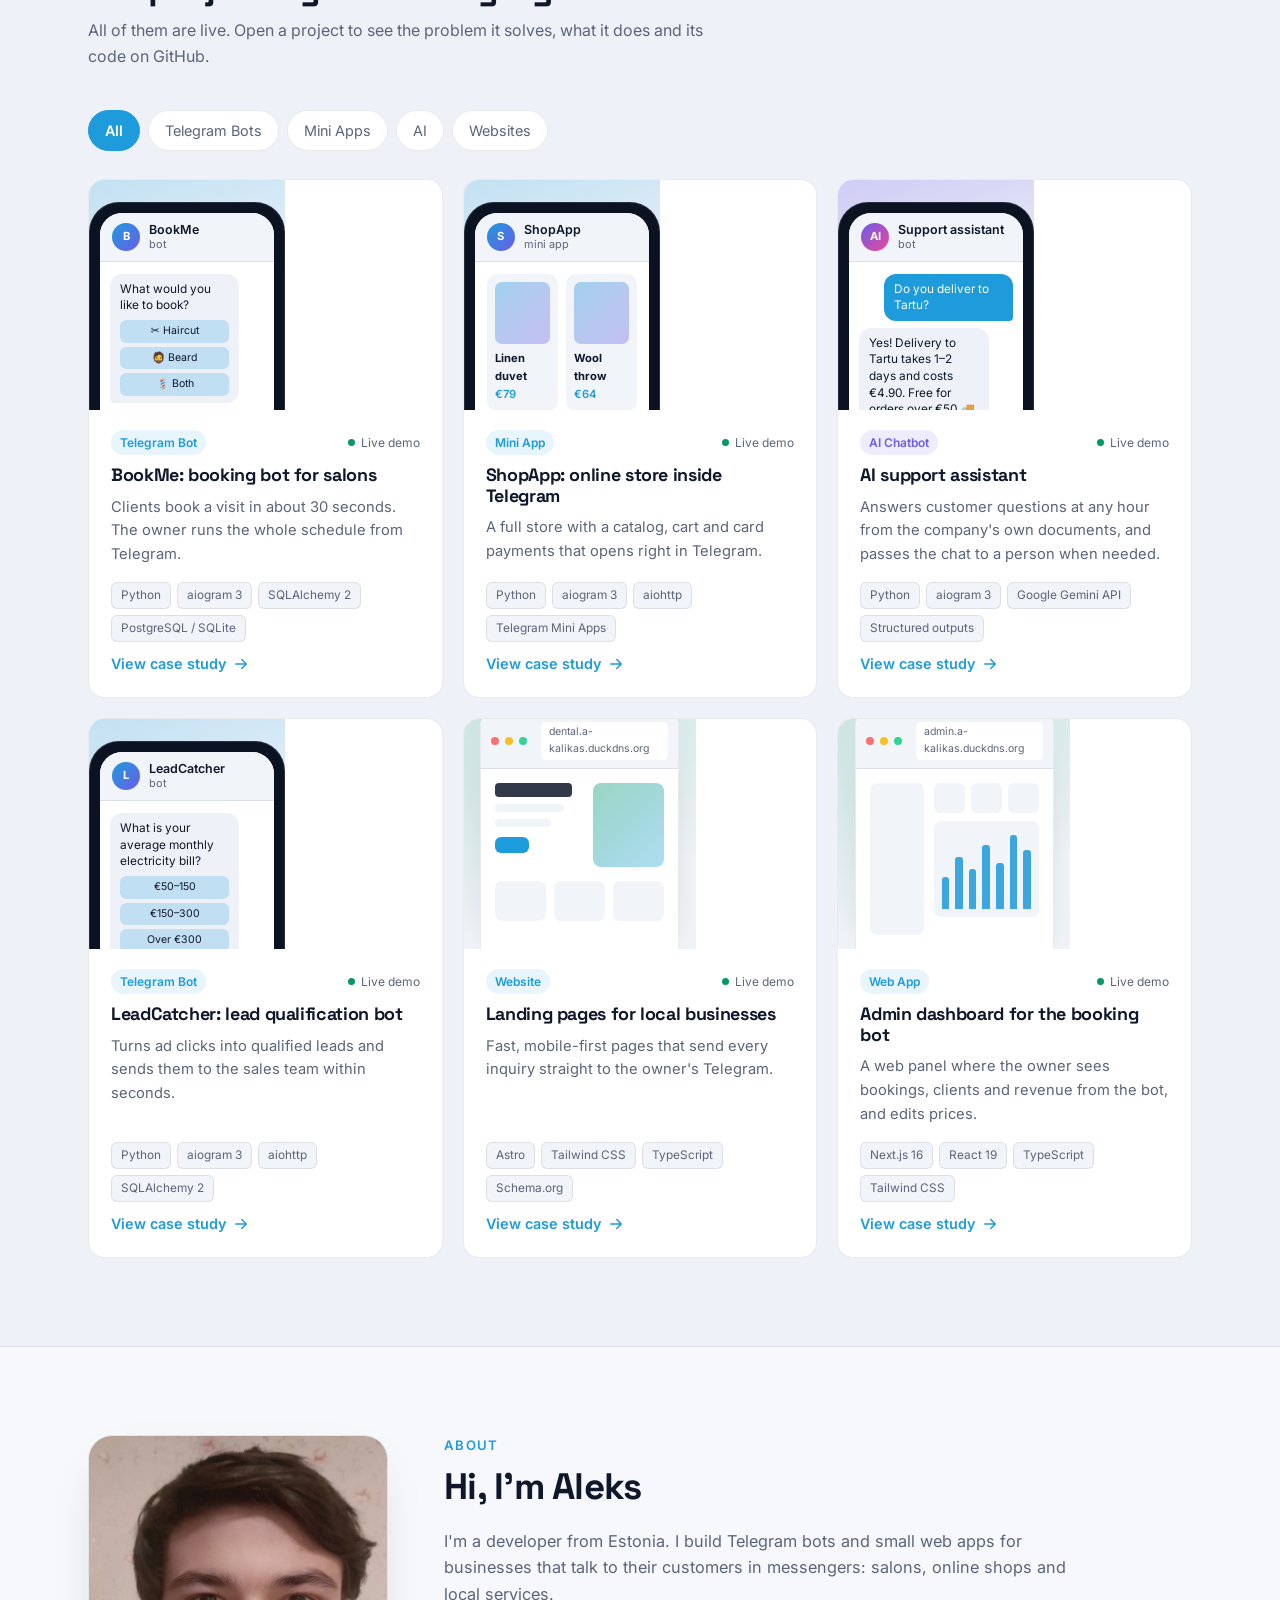
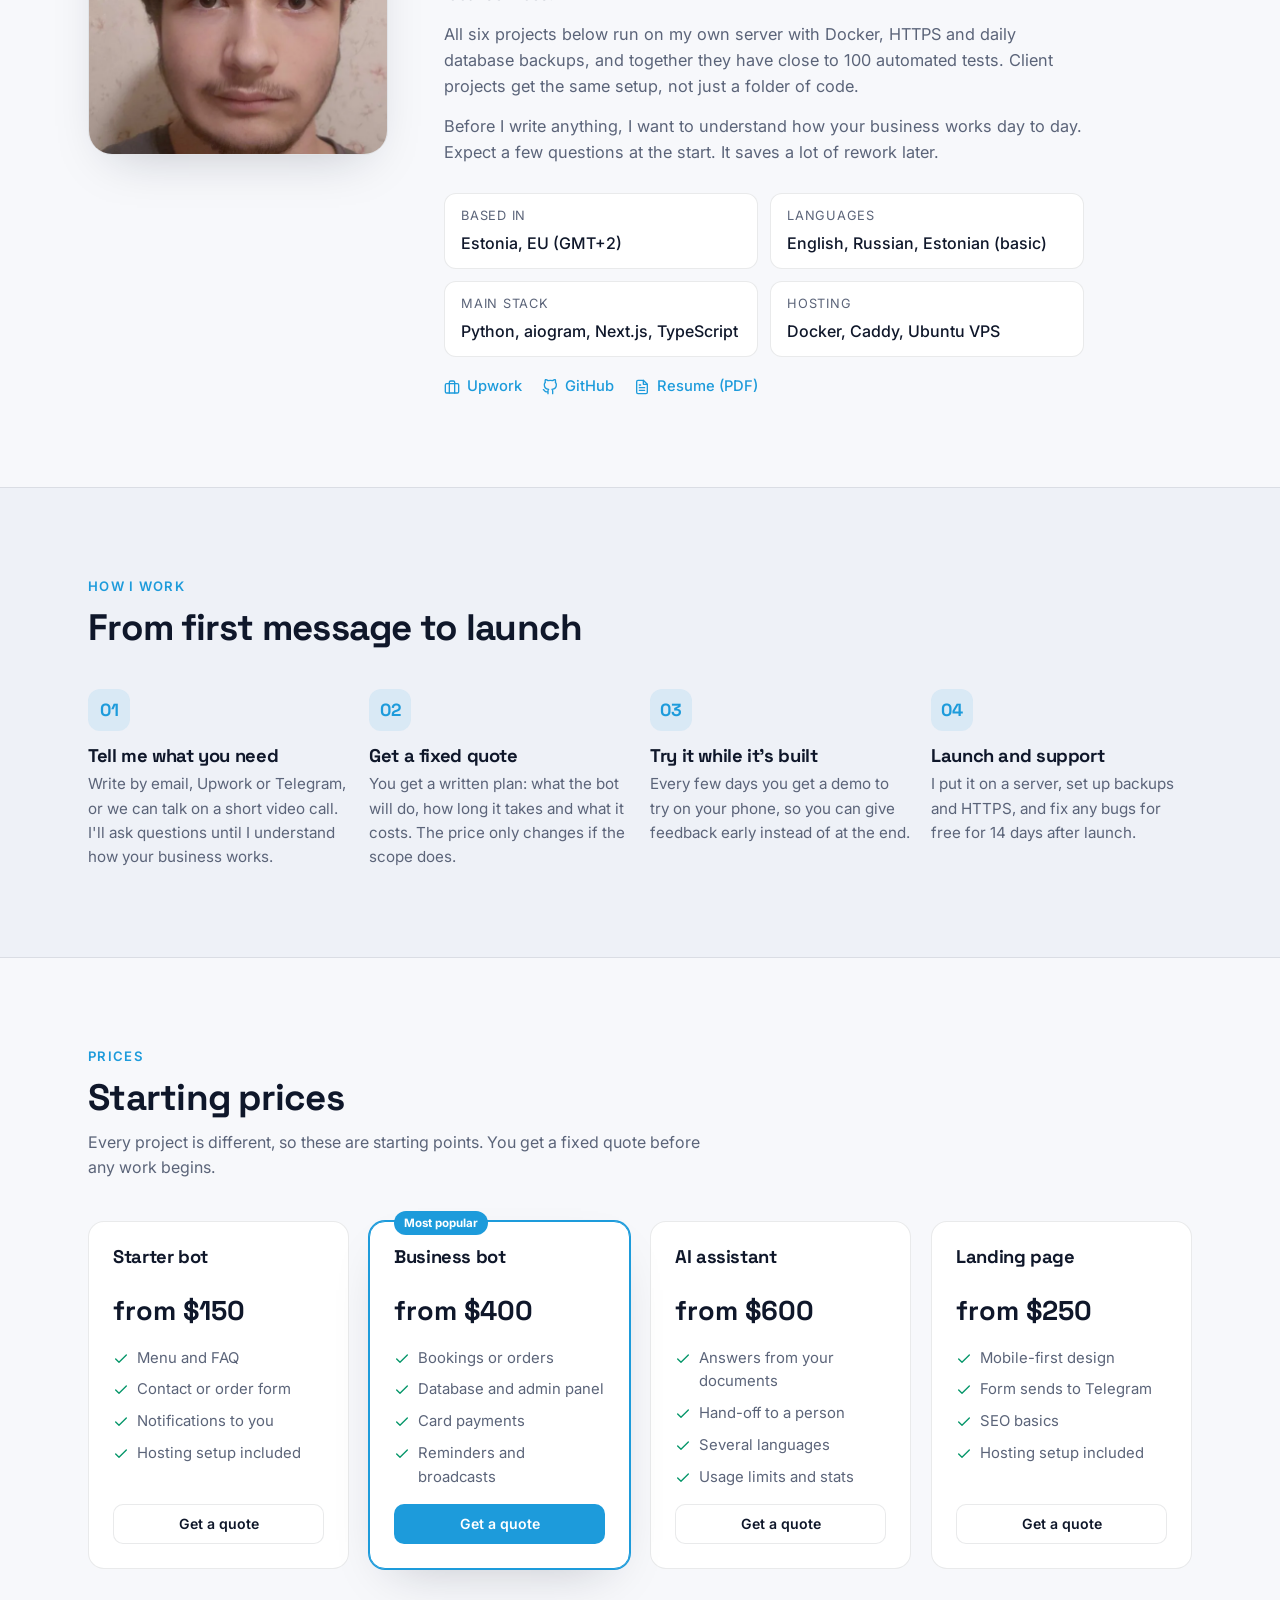
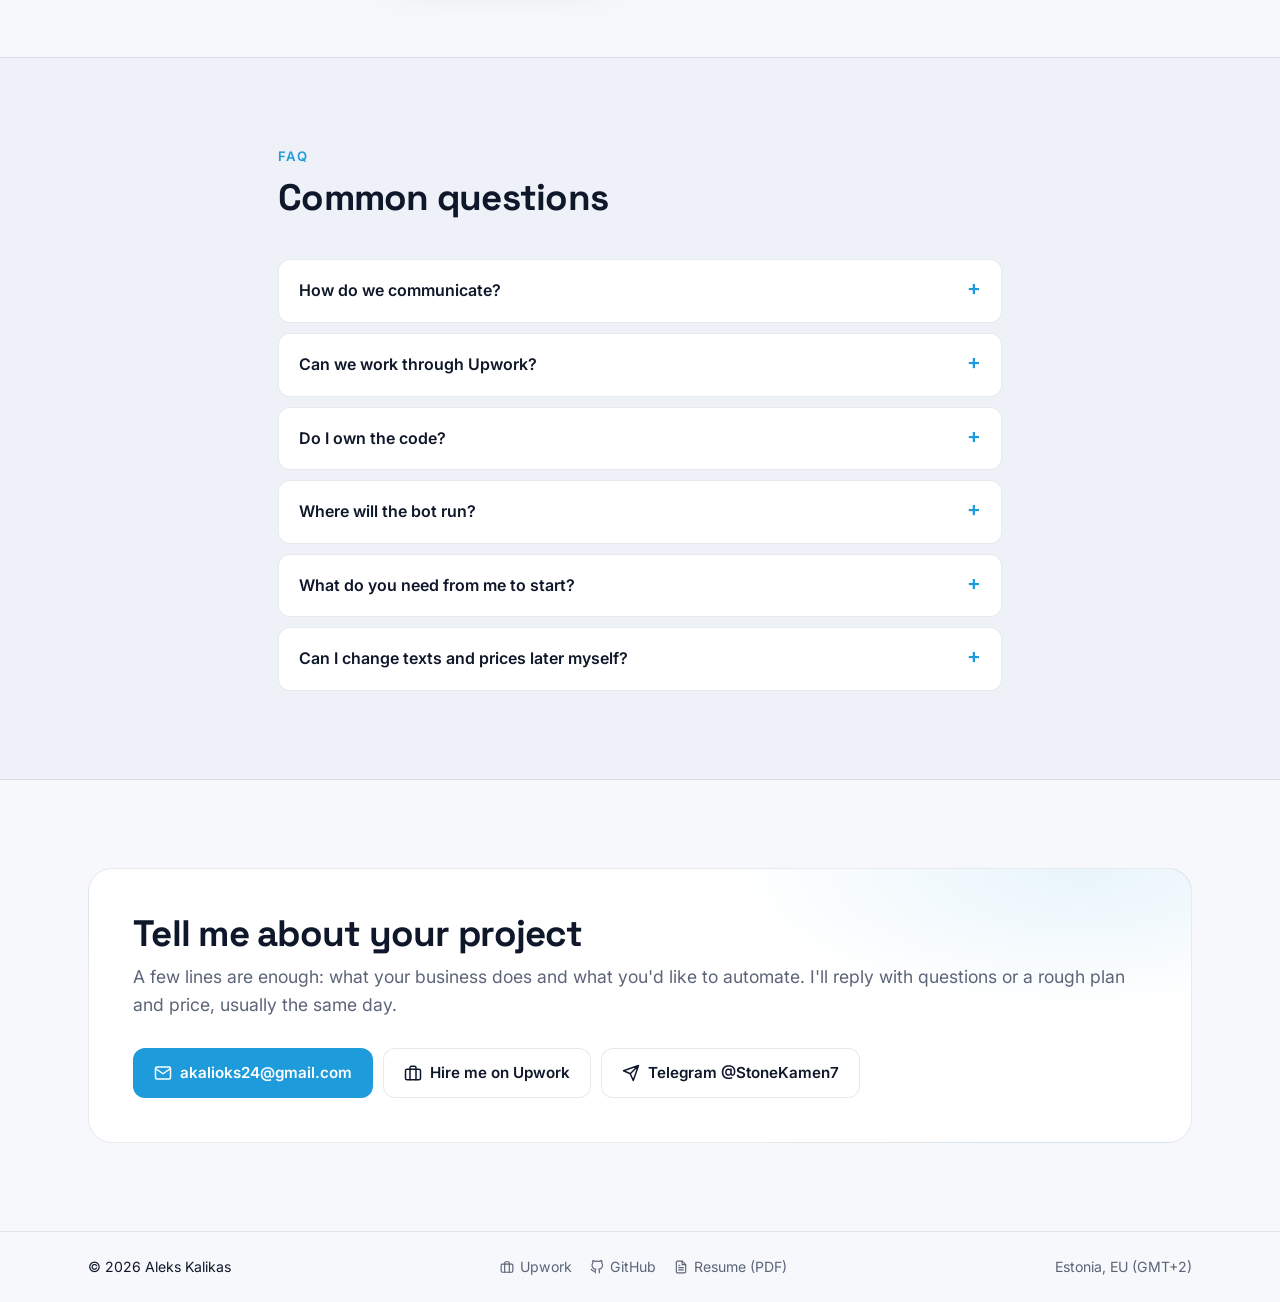
==== commit 50ff6f9d: "Rewrite site copy, add About section, photo, resume and Upwork links Copy: - Rewrite all visible tex" ====
--- a/index.html
+++ b/index.html
@@ -4,26 +4,26 @@
 <head>
   <meta charset="utf-8">
   <meta name="viewport" content="width=device-width, initial-scale=1">
-  <title>Aleks Kalikas — Telegram Bot &amp; Mini App Developer</title>
-  <meta name="description" content="Freelance Telegram bot developer: booking and lead bots, Telegram Mini App stores, AI support assistants and landing pages for small businesses. Live demos, fixed prices.">
+  <title>Aleks Kalikas | Telegram Bot Developer</title>
+  <meta name="description" content="Aleks Kalikas, Telegram bot developer in Estonia. Booking and order bots, Telegram Mini App stores with card payments, AI support assistants and landing pages. Six live demos, fixed prices.">
   <meta name="author" content="Aleks Kalikas">
   <link rel="canonical" href="https://a-kalikas.duckdns.org/">
 
   <!-- Open Graph: link previews in Telegram, LinkedIn, Slack, WhatsApp, Facebook -->
   <meta property="og:type" content="website">
   <meta property="og:site_name" content="Aleks Kalikas">
-  <meta property="og:title" content="Aleks Kalikas — Telegram Bot &amp; Mini App Developer">
-  <meta property="og:description" content="Freelance Telegram bot developer: booking and lead bots, Telegram Mini App stores, AI support assistants and landing pages for small businesses. Live demos, fixed prices.">
+  <meta property="og:title" content="Aleks Kalikas | Telegram Bot Developer">
+  <meta property="og:description" content="Aleks Kalikas, Telegram bot developer in Estonia. Booking and order bots, Telegram Mini App stores with card payments, AI support assistants and landing pages. Six live demos, fixed prices.">
   <meta property="og:url" content="https://a-kalikas.duckdns.org/">
   <meta property="og:image" content="https://a-kalikas.duckdns.org/og-image.png">
   <meta property="og:image:width" content="1200">
   <meta property="og:image:height" content="630">
-  <meta property="og:image:alt" content="Aleks Kalikas — Telegram Bot &amp; Mini App Developer">
+  <meta property="og:image:alt" content="Aleks Kalikas, Telegram Bot Developer">
   <meta property="og:locale" content="en_US">
   <!-- X / Twitter -->
   <meta name="twitter:card" content="summary_large_image">
-  <meta name="twitter:title" content="Aleks Kalikas — Telegram Bot &amp; Mini App Developer">
-  <meta name="twitter:description" content="Freelance Telegram bot developer: booking and lead bots, Telegram Mini App stores, AI support assistants and landing pages for small businesses. Live demos, fixed prices.">
+  <meta name="twitter:title" content="Aleks Kalikas | Telegram Bot Developer">
+  <meta name="twitter:description" content="Aleks Kalikas, Telegram bot developer in Estonia. Booking and order bots, Telegram Mini App stores with card payments, AI support assistants and landing pages. Six live demos, fixed prices.">
   <meta name="twitter:image" content="https://a-kalikas.duckdns.org/og-image.png">
 
   <link rel="preconnect" href="https://fonts.googleapis.com">
@@ -41,13 +41,13 @@
       <nav class="nav-links" id="navLinks">
         <a href="#services">Services</a>
         <a href="#work">Work</a>
-        <a href="#process">Process</a>
+        <a href="#about">About</a>
         <a href="#pricing">Pricing</a>
         <a href="#contact">Contact</a>
       </nav>
       <div class="nav-actions">
         <button class="icon-btn" id="themeToggle" aria-label="Toggle theme"></button>
-        <a class="btn btn-primary btn-sm" href="https://t.me/StoneKamen7" target="_blank" rel="noopener">Hire me</a>
+        <a class="btn btn-primary btn-sm" href="#contact">Hire me</a>
         <button class="icon-btn menu-btn" id="menuBtn" aria-label="Menu"><svg viewBox="0 0 24 24" fill="none" stroke="currentColor" stroke-width="2" stroke-linecap="round" stroke-linejoin="round"><path d="M3 6h18M3 12h18M3 18h18"/></svg></button>
       </div>
     </div>
@@ -59,18 +59,22 @@
       <div class="container hero-grid">
         <div class="hero-copy">
           <span class="pill" id="availPill"><span class="dot"></span>Available for new projects</span>
-          <p class="eyebrow">Telegram Bot &amp; Mini App Developer</p>
-          <h1>Telegram bots and AI assistants that take bookings, sell products and answer customers 24/7.</h1>
-          <p class="lead">I help small businesses automate sales and support inside Telegram — plus fast landing pages that send every lead straight to your phone.</p>
+          <div class="hero-person">
+            <img src="img/aleks.webp" alt="Aleks Kalikas" width="56" height="56">
+            <div><strong>Aleks Kalikas</strong><span>Telegram Bot Developer in Estonia</span></div>
+          </div>
+          <h1>Telegram bots that take bookings, orders and payments for small businesses</h1>
+          <p class="lead">Your customers book a time, place an order or get an answer in the chat app they already use. Every request lands in your Telegram or a Google Sheet, so nobody copies orders out of DMs by hand.</p>
           <div class="hero-cta">
-            <a href="#work" class="btn btn-primary">See my work</a>
+            <a class="btn btn-primary" href="mailto:akalioks24@gmail.com?subject=Project%20inquiry"><span class="ico"><svg viewBox="0 0 24 24" fill="none" stroke="currentColor" stroke-width="2" stroke-linecap="round" stroke-linejoin="round"><rect x="2" y="4" width="20" height="16" rx="2"/><path d="M22 6l-10 7L2 6"/></svg></span>Email me</a>
             <a class="btn btn-ghost" href="https://t.me/StoneKamen7" target="_blank" rel="noopener"><span class="ico"><svg viewBox="0 0 24 24" fill="none" stroke="currentColor" stroke-width="2" stroke-linecap="round" stroke-linejoin="round"><path d="M22 2L11 13M22 2l-7 20-4-9-9-4z"/></svg></span>Message on Telegram</a>
           </div>
           <ul class="meta">
-            <li><span class="ico"><svg viewBox="0 0 24 24" fill="none" stroke="currentColor" stroke-width="2" stroke-linecap="round" stroke-linejoin="round"><path d="M12 21s-7-6.2-7-12a7 7 0 0114 0c0 5.8-7 12-7 12z"/><circle cx="12" cy="9" r="2.5"/></svg></span><span>Estonia, EU · GMT+2</span></li>
-            <li><span class="ico"><svg viewBox="0 0 24 24" fill="none" stroke="currentColor" stroke-width="2" stroke-linecap="round" stroke-linejoin="round"><circle cx="12" cy="12" r="10"/><path d="M2 12h20M12 2a15 15 0 010 20M12 2a15 15 0 000 20"/></svg></span><span>English · Russian</span></li>
-            <li><span class="ico"><svg viewBox="0 0 24 24" fill="none" stroke="currentColor" stroke-width="2" stroke-linecap="round" stroke-linejoin="round"><circle cx="12" cy="12" r="10"/><path d="M12 6v6l4 2"/></svg></span><span>Replies within a few hours</span></li>
+            <li><span class="ico"><svg viewBox="0 0 24 24" fill="none" stroke="currentColor" stroke-width="2" stroke-linecap="round" stroke-linejoin="round"><path d="M12 21s-7-6.2-7-12a7 7 0 0114 0c0 5.8-7 12-7 12z"/><circle cx="12" cy="9" r="2.5"/></svg></span><span>Estonia, EU (GMT+2)</span></li>
+            <li><span class="ico"><svg viewBox="0 0 24 24" fill="none" stroke="currentColor" stroke-width="2" stroke-linecap="round" stroke-linejoin="round"><circle cx="12" cy="12" r="10"/><path d="M2 12h20M12 2a15 15 0 010 20M12 2a15 15 0 000 20"/></svg></span><span>English, Russian</span></li>
+            <li><span class="ico"><svg viewBox="0 0 24 24" fill="none" stroke="currentColor" stroke-width="2" stroke-linecap="round" stroke-linejoin="round"><circle cx="12" cy="12" r="10"/><path d="M12 6v6l4 2"/></svg></span><span>Usually replies within a few hours</span></li>
           </ul>
+          <div class="hero-links"><a href="https://www.upwork.com/freelancers/~0125d41676b0e3d83d" target="_blank" rel="noopener"><span class="ico"><svg viewBox="0 0 24 24" fill="none" stroke="currentColor" stroke-width="2" stroke-linecap="round" stroke-linejoin="round"><rect x="2" y="7" width="20" height="14" rx="2"/><path d="M16 21V5a2 2 0 00-2-2h-4a2 2 0 00-2 2v16"/></svg></span>Upwork</a><a href="https://github.com/Akalioks" target="_blank" rel="noopener"><span class="ico"><svg viewBox="0 0 24 24" fill="none" stroke="currentColor" stroke-width="2" stroke-linecap="round" stroke-linejoin="round"><path d="M9 19c-5 1.5-5-2.5-7-3m14 6v-3.87a3.37 3.37 0 00-.94-2.61c3.14-.35 6.44-1.54 6.44-7A5.44 5.44 0 0020 4.77 5.07 5.07 0 0019.91 1S18.73.65 16 2.48a13.38 13.38 0 00-7 0C6.27.65 5.09 1 5.09 1A5.07 5.07 0 005 4.77a5.44 5.44 0 00-1.5 3.78c0 5.42 3.3 6.61 6.44 7A3.37 3.37 0 009 18.13V22"/></svg></span>GitHub</a><a href="Aleks-Kalikas-Resume.pdf" target="_blank" rel="noopener"><span class="ico"><svg viewBox="0 0 24 24" fill="none" stroke="currentColor" stroke-width="2" stroke-linecap="round" stroke-linejoin="round"><path d="M14 2H6a2 2 0 00-2 2v16a2 2 0 002 2h12a2 2 0 002-2V8z"/><path d="M14 2v6h6M16 13H8M16 17H8M10 9H8"/></svg></span>Resume (PDF)</a></div>
         </div>
         <div class="hero-visual" aria-hidden="true"><div class="phone"><div class="phone-screen"><div class="phone-bar"><div class="phone-avatar">B</div><div class="phone-name">BookMe<small>bot</small></div></div><div class="chat"><div class="msg bot">What would you like to book?<div class="kb"><span>✂️ Haircut</span><span>🧔 Beard</span><span>💈 Both</span></div></div><div class="msg user">✂️ Haircut</div><div class="msg bot">🕐 Free time tomorrow:<div class="kb"><span>12:00</span><span>14:00</span><span>16:30</span></div></div><div class="msg user">14:00</div><div class="msg bot">✅ You&#39;re booked! I&#39;ll remind you 24 h and 2 h before.</div></div></div></div></div>
       </div>
@@ -80,14 +84,14 @@
     <section id="services" class="section">
       <div class="container">
         <div class="section-head">
-          <p class="eyebrow">What I build</p>
-          <h2>Automation that works while you sleep</h2>
+          <p class="eyebrow">Services</p>
+          <h2>What I can build for you</h2>
         </div>
         <div class="grid-4">
-          <div class="card"><div class="service-icon bot"><svg viewBox="0 0 24 24" fill="none" stroke="currentColor" stroke-width="2" stroke-linecap="round" stroke-linejoin="round"><rect x="4" y="8" width="16" height="12" rx="3"/><path d="M12 4v4M9 13h.01M15 13h.01M9.5 17h5"/></svg></div><h3>Telegram Bots</h3><p>Booking, ordering, lead capture, notifications and admin panels — all inside Telegram.</p></div>
-          <div class="card"><div class="service-icon app"><svg viewBox="0 0 24 24" fill="none" stroke="currentColor" stroke-width="2" stroke-linecap="round" stroke-linejoin="round"><rect x="6" y="2" width="12" height="20" rx="3"/><path d="M10 6h4M9 11h6M9 15h4"/></svg></div><h3>Telegram Mini Apps</h3><p>Full web apps that open in Telegram: stores, catalogs, dashboards, with payments.</p></div>
-          <div class="card"><div class="service-icon ai"><svg viewBox="0 0 24 24" fill="none" stroke="currentColor" stroke-width="2" stroke-linecap="round" stroke-linejoin="round"><path d="M12 3l1.8 4.7L18.5 9.5l-4.7 1.8L12 16l-1.8-4.7L5.5 9.5l4.7-1.8z"/><path d="M19 15l.8 2.2L22 18l-2.2.8L19 21l-.8-2.2L16 18l2.2-.8z"/></svg></div><h3>AI Chatbots</h3><p>Assistants that answer from your own documents and hand off to a human when needed.</p></div>
-          <div class="card"><div class="service-icon web"><svg viewBox="0 0 24 24" fill="none" stroke="currentColor" stroke-width="2" stroke-linecap="round" stroke-linejoin="round"><rect x="2" y="4" width="20" height="16" rx="2"/><path d="M2 9h20M6 6.5h.01M9 6.5h.01"/></svg></div><h3>Landing Pages</h3><p>Fast, mobile-first sites with forms that deliver inquiries to your Telegram.</p></div>
+          <div class="card"><div class="service-icon bot"><svg viewBox="0 0 24 24" fill="none" stroke="currentColor" stroke-width="2" stroke-linecap="round" stroke-linejoin="round"><rect x="4" y="8" width="16" height="12" rx="3"/><path d="M12 4v4M9 13h.01M15 13h.01M9.5 17h5"/></svg></div><h3>Telegram bots</h3><p>Bots for bookings, orders, lead forms, reminders and broadcasts, with an admin panel you run from your phone.</p></div>
+          <div class="card"><div class="service-icon app"><svg viewBox="0 0 24 24" fill="none" stroke="currentColor" stroke-width="2" stroke-linecap="round" stroke-linejoin="round"><rect x="6" y="2" width="12" height="20" rx="3"/><path d="M10 6h4M9 11h6M9 15h4"/></svg></div><h3>Telegram Mini Apps</h3><p>A store, catalog or dashboard that opens inside Telegram. Customers browse, add to cart and pay by card without leaving the chat.</p></div>
+          <div class="card"><div class="service-icon ai"><svg viewBox="0 0 24 24" fill="none" stroke="currentColor" stroke-width="2" stroke-linecap="round" stroke-linejoin="round"><path d="M12 3l1.8 4.7L18.5 9.5l-4.7 1.8L12 16l-1.8-4.7L5.5 9.5l4.7-1.8z"/><path d="M19 15l.8 2.2L22 18l-2.2.8L19 21l-.8-2.2L16 18l2.2-.8z"/></svg></div><h3>AI support assistants</h3><p>A chatbot that answers from your price list, FAQ and policies. When it doesn&#39;t know, it says so and hands the chat to a person.</p></div>
+          <div class="card"><div class="service-icon web"><svg viewBox="0 0 24 24" fill="none" stroke="currentColor" stroke-width="2" stroke-linecap="round" stroke-linejoin="round"><rect x="2" y="4" width="20" height="16" rx="2"/><path d="M2 9h20M6 6.5h.01M9 6.5h.01"/></svg></div><h3>Landing pages</h3><p>A fast one-page site for your business. Every form submission goes straight to your Telegram or a Google Sheet.</p></div>
         </div>
       </div>
     </section>
@@ -96,67 +100,89 @@
     <section id="work" class="section section-alt">
       <div class="container">
         <div class="section-head">
-          <p class="eyebrow">Selected work</p>
-          <h2>Projects & live demos</h2>
-          <p class="muted">Open any project to see the problem, the solution and the tech behind it.</p>
+          <p class="eyebrow">Portfolio</p>
+          <h2>Six projects you can try right now</h2>
+          <p class="muted">All of them are live. Open a project to see the problem it solves, what it does and its code on GitHub.</p>
         </div>
         <div class="filters" id="filters" role="tablist"><button class="filter" role="tab" data-filter="all" aria-selected="true">All</button><button class="filter" role="tab" data-filter="bot" aria-selected="false">Telegram Bots</button><button class="filter" role="tab" data-filter="miniapp" aria-selected="false">Mini Apps</button><button class="filter" role="tab" data-filter="ai" aria-selected="false">AI</button><button class="filter" role="tab" data-filter="web" aria-selected="false">Websites</button></div>
         <div class="grid-3" id="projectsGrid">
-          <button class="project" data-id="bookme" data-type="bot"><div class="project-cover t-bot"><div class="phone"><div class="phone-screen"><div class="phone-bar"><div class="phone-avatar">B</div><div class="phone-name">BookMe<small>bot</small></div></div><div class="chat"><div class="msg bot">What would you like to book?<div class="kb"><span>✂️ Haircut</span><span>🧔 Beard</span><span>💈 Both</span></div></div><div class="msg user">✂️ Haircut</div><div class="msg bot">🕐 Free time tomorrow:<div class="kb"><span>12:00</span><span>14:00</span><span>16:30</span></div></div><div class="msg user">14:00</div><div class="msg bot">✅ You&#39;re booked! I&#39;ll remind you 24 h and 2 h before.</div></div></div></div></div><div class="project-body"><div class="project-top"><span class="tag">Telegram Bot</span><span class="status live">Live demo</span></div><h3>BookMe — Booking Bot</h3><p>Clients book an appointment in 30 seconds; the owner manages everything from Telegram.</p><div class="chips"><span class="chip">Python</span><span class="chip">aiogram 3</span><span class="chip">SQLAlchemy 2</span><span class="chip">PostgreSQL / SQLite</span></div><span class="project-link">View case study <span class="ico"><svg viewBox="0 0 24 24" fill="none" stroke="currentColor" stroke-width="2" stroke-linecap="round" stroke-linejoin="round"><path d="M5 12h14M13 6l6 6-6 6"/></svg></span></span></div></button>
-          <button class="project" data-id="shopapp" data-type="miniapp"><div class="project-cover t-miniapp"><div class="phone"><div class="phone-screen"><div class="phone-bar"><div class="phone-avatar">S</div><div class="phone-name">ShopApp<small>mini app</small></div></div><div class="shop"><div class="shop-item"><div class="shop-img"></div><b>Linen duvet</b><span>€79</span></div><div class="shop-item"><div class="shop-img"></div><b>Wool throw</b><span>€64</span></div><div class="shop-item"><div class="shop-img"></div><b>Oak board</b><span>€39</span></div><div class="shop-item"><div class="shop-img"></div><b>Mug</b><span>€14.90</span></div><div class="shop-cta">View cart · 2 items</div></div></div></div></div><div class="project-body"><div class="project-top"><span class="tag">Mini App</span><span class="status live">Live demo</span></div><h3>ShopApp — Store in Telegram</h3><p>A complete online store that opens right inside Telegram, with cart and payments.</p><div class="chips"><span class="chip">Python</span><span class="chip">aiogram 3</span><span class="chip">aiohttp</span><span class="chip">Telegram Mini Apps</span></div><span class="project-link">View case study <span class="ico"><svg viewBox="0 0 24 24" fill="none" stroke="currentColor" stroke-width="2" stroke-linecap="round" stroke-linejoin="round"><path d="M5 12h14M13 6l6 6-6 6"/></svg></span></span></div></button>
-          <button class="project" data-id="ai-assistant" data-type="ai"><div class="project-cover t-ai"><div class="phone"><div class="phone-screen"><div class="phone-bar"><div class="phone-avatar ai">AI</div><div class="phone-name">AI Support Assistant<small>bot</small></div></div><div class="chat"><div class="msg user">Do you deliver to Tartu?</div><div class="msg bot">Yes! Delivery to Tartu takes 1–2 days and costs €4.90. Free for orders over €50 🚚</div><div class="msg user">Can I talk to a person?</div><div class="msg bot">Of course — connecting you with a manager now 👤</div></div></div></div></div><div class="project-body"><div class="project-top"><span class="tag ai">AI Chatbot</span><span class="status live">Live demo</span></div><h3>AI Support Assistant</h3><p>Answers customer questions 24/7 from the company&#39;s own documents and hands off to a human when needed.</p><div class="chips"><span class="chip">Python</span><span class="chip">aiogram 3</span><span class="chip">Google Gemini API</span><span class="chip">Structured outputs</span></div><span class="project-link">View case study <span class="ico"><svg viewBox="0 0 24 24" fill="none" stroke="currentColor" stroke-width="2" stroke-linecap="round" stroke-linejoin="round"><path d="M5 12h14M13 6l6 6-6 6"/></svg></span></span></div></button>
-          <button class="project" data-id="leadcatcher" data-type="bot"><div class="project-cover t-bot"><div class="phone"><div class="phone-screen"><div class="phone-bar"><div class="phone-avatar">L</div><div class="phone-name">LeadCatcher<small>bot</small></div></div><div class="chat"><div class="msg bot">What is your average monthly electricity bill?<div class="kb"><span>€50–150</span><span>€150–300</span><span>Over €300</span></div></div><div class="msg user">€150–300</div><div class="msg bot">When would you like the panels installed?<div class="kb"><span>Within a month</span><span>This year</span></div></div><div class="msg user">Within a month</div><div class="msg bot">🔥 Thank you! A specialist will call you within 15 minutes.</div></div></div></div></div><div class="project-body"><div class="project-top"><span class="tag">Telegram Bot</span><span class="status live">Live demo</span></div><h3>LeadCatcher — Lead Bot</h3><p>Turns ad traffic into qualified leads and delivers them to the sales team in seconds.</p><div class="chips"><span class="chip">Python</span><span class="chip">aiogram 3</span><span class="chip">aiohttp</span><span class="chip">SQLAlchemy 2</span></div><span class="project-link">View case study <span class="ico"><svg viewBox="0 0 24 24" fill="none" stroke="currentColor" stroke-width="2" stroke-linecap="round" stroke-linejoin="round"><path d="M5 12h14M13 6l6 6-6 6"/></svg></span></span></div></button>
-          <button class="project" data-id="landings" data-type="web"><div class="project-cover t-web"><div class="browser"><div class="browser-bar"><i></i><i></i><i></i><span class="browser-url">dental.a-kalikas.duckdns.org</span></div><div class="browser-body"><div class="l-hero"><div><div class="bar h"></div><div class="bar" style="width:80%"></div><div class="bar" style="width:65%"></div><div class="bar a"></div></div><div class="l-img"></div></div><div class="l-row"><div></div><div></div><div></div></div></div></div></div><div class="project-body"><div class="project-top"><span class="tag">Website</span><span class="status live">Live demo</span></div><h3>Landing Pages for Local Business</h3><p>Fast, mobile-first landing pages that send every inquiry straight to the owner&#39;s Telegram.</p><div class="chips"><span class="chip">Astro</span><span class="chip">Tailwind CSS</span><span class="chip">TypeScript</span><span class="chip">Schema.org</span></div><span class="project-link">View case study <span class="ico"><svg viewBox="0 0 24 24" fill="none" stroke="currentColor" stroke-width="2" stroke-linecap="round" stroke-linejoin="round"><path d="M5 12h14M13 6l6 6-6 6"/></svg></span></span></div></button>
-          <button class="project" data-id="dashboard" data-type="web"><div class="project-cover t-web"><div class="browser"><div class="browser-bar"><i></i><i></i><i></i><span class="browser-url">admin.a-kalikas.duckdns.org</span></div><div class="browser-body"><div class="d-wrap"><div class="d-side"></div><div><div class="d-stats"><div></div><div></div><div></div></div><div class="d-chart"><span style="height:40%"></span><span style="height:65%"></span><span style="height:50%"></span><span style="height:80%"></span><span style="height:58%"></span><span style="height:92%"></span><span style="height:74%"></span></div></div></div></div></div></div><div class="project-body"><div class="project-top"><span class="tag">Web App</span><span class="status live">Live demo</span></div><h3>Bot Admin Dashboard</h3><p>A web panel where the owner sees bookings, clients and revenue from their Telegram bot and edits prices.</p><div class="chips"><span class="chip">Next.js 16</span><span class="chip">React 19</span><span class="chip">TypeScript</span><span class="chip">Tailwind CSS</span></div><span class="project-link">View case study <span class="ico"><svg viewBox="0 0 24 24" fill="none" stroke="currentColor" stroke-width="2" stroke-linecap="round" stroke-linejoin="round"><path d="M5 12h14M13 6l6 6-6 6"/></svg></span></span></div></button>
+          <button class="project" data-id="bookme" data-type="bot"><div class="project-cover t-bot"><div class="phone"><div class="phone-screen"><div class="phone-bar"><div class="phone-avatar">B</div><div class="phone-name">BookMe<small>bot</small></div></div><div class="chat"><div class="msg bot">What would you like to book?<div class="kb"><span>✂️ Haircut</span><span>🧔 Beard</span><span>💈 Both</span></div></div><div class="msg user">✂️ Haircut</div><div class="msg bot">🕐 Free time tomorrow:<div class="kb"><span>12:00</span><span>14:00</span><span>16:30</span></div></div><div class="msg user">14:00</div><div class="msg bot">✅ You&#39;re booked! I&#39;ll remind you 24 h and 2 h before.</div></div></div></div></div><div class="project-body"><div class="project-top"><span class="tag">Telegram Bot</span><span class="status live">Live demo</span></div><h3>BookMe: booking bot for salons</h3><p>Clients book a visit in about 30 seconds. The owner runs the whole schedule from Telegram.</p><div class="chips"><span class="chip">Python</span><span class="chip">aiogram 3</span><span class="chip">SQLAlchemy 2</span><span class="chip">PostgreSQL / SQLite</span></div><span class="project-link">View case study <span class="ico"><svg viewBox="0 0 24 24" fill="none" stroke="currentColor" stroke-width="2" stroke-linecap="round" stroke-linejoin="round"><path d="M5 12h14M13 6l6 6-6 6"/></svg></span></span></div></button>
+          <button class="project" data-id="shopapp" data-type="miniapp"><div class="project-cover t-miniapp"><div class="phone"><div class="phone-screen"><div class="phone-bar"><div class="phone-avatar">S</div><div class="phone-name">ShopApp<small>mini app</small></div></div><div class="shop"><div class="shop-item"><div class="shop-img"></div><b>Linen duvet</b><span>€79</span></div><div class="shop-item"><div class="shop-img"></div><b>Wool throw</b><span>€64</span></div><div class="shop-item"><div class="shop-img"></div><b>Oak board</b><span>€39</span></div><div class="shop-item"><div class="shop-img"></div><b>Mug</b><span>€14.90</span></div><div class="shop-cta">View cart · 2 items</div></div></div></div></div><div class="project-body"><div class="project-top"><span class="tag">Mini App</span><span class="status live">Live demo</span></div><h3>ShopApp: online store inside Telegram</h3><p>A full store with a catalog, cart and card payments that opens right in Telegram.</p><div class="chips"><span class="chip">Python</span><span class="chip">aiogram 3</span><span class="chip">aiohttp</span><span class="chip">Telegram Mini Apps</span></div><span class="project-link">View case study <span class="ico"><svg viewBox="0 0 24 24" fill="none" stroke="currentColor" stroke-width="2" stroke-linecap="round" stroke-linejoin="round"><path d="M5 12h14M13 6l6 6-6 6"/></svg></span></span></div></button>
+          <button class="project" data-id="ai-assistant" data-type="ai"><div class="project-cover t-ai"><div class="phone"><div class="phone-screen"><div class="phone-bar"><div class="phone-avatar ai">AI</div><div class="phone-name">Support assistant<small>bot</small></div></div><div class="chat"><div class="msg user">Do you deliver to Tartu?</div><div class="msg bot">Yes! Delivery to Tartu takes 1–2 days and costs €4.90. Free for orders over €50 🚚</div><div class="msg user">Can I talk to a person?</div><div class="msg bot">Of course, connecting you with a manager now 👤</div></div></div></div></div><div class="project-body"><div class="project-top"><span class="tag ai">AI Chatbot</span><span class="status live">Live demo</span></div><h3>AI support assistant</h3><p>Answers customer questions at any hour from the company&#39;s own documents, and passes the chat to a person when needed.</p><div class="chips"><span class="chip">Python</span><span class="chip">aiogram 3</span><span class="chip">Google Gemini API</span><span class="chip">Structured outputs</span></div><span class="project-link">View case study <span class="ico"><svg viewBox="0 0 24 24" fill="none" stroke="currentColor" stroke-width="2" stroke-linecap="round" stroke-linejoin="round"><path d="M5 12h14M13 6l6 6-6 6"/></svg></span></span></div></button>
+          <button class="project" data-id="leadcatcher" data-type="bot"><div class="project-cover t-bot"><div class="phone"><div class="phone-screen"><div class="phone-bar"><div class="phone-avatar">L</div><div class="phone-name">LeadCatcher<small>bot</small></div></div><div class="chat"><div class="msg bot">What is your average monthly electricity bill?<div class="kb"><span>€50–150</span><span>€150–300</span><span>Over €300</span></div></div><div class="msg user">€150–300</div><div class="msg bot">When would you like the panels installed?<div class="kb"><span>Within a month</span><span>This year</span></div></div><div class="msg user">Within a month</div><div class="msg bot">🔥 Thank you! A specialist will call you within 15 minutes.</div></div></div></div></div><div class="project-body"><div class="project-top"><span class="tag">Telegram Bot</span><span class="status live">Live demo</span></div><h3>LeadCatcher: lead qualification bot</h3><p>Turns ad clicks into qualified leads and sends them to the sales team within seconds.</p><div class="chips"><span class="chip">Python</span><span class="chip">aiogram 3</span><span class="chip">aiohttp</span><span class="chip">SQLAlchemy 2</span></div><span class="project-link">View case study <span class="ico"><svg viewBox="0 0 24 24" fill="none" stroke="currentColor" stroke-width="2" stroke-linecap="round" stroke-linejoin="round"><path d="M5 12h14M13 6l6 6-6 6"/></svg></span></span></div></button>
+          <button class="project" data-id="landings" data-type="web"><div class="project-cover t-web"><div class="browser"><div class="browser-bar"><i></i><i></i><i></i><span class="browser-url">dental.a-kalikas.duckdns.org</span></div><div class="browser-body"><div class="l-hero"><div><div class="bar h"></div><div class="bar" style="width:80%"></div><div class="bar" style="width:65%"></div><div class="bar a"></div></div><div class="l-img"></div></div><div class="l-row"><div></div><div></div><div></div></div></div></div></div><div class="project-body"><div class="project-top"><span class="tag">Website</span><span class="status live">Live demo</span></div><h3>Landing pages for local businesses</h3><p>Fast, mobile-first pages that send every inquiry straight to the owner&#39;s Telegram.</p><div class="chips"><span class="chip">Astro</span><span class="chip">Tailwind CSS</span><span class="chip">TypeScript</span><span class="chip">Schema.org</span></div><span class="project-link">View case study <span class="ico"><svg viewBox="0 0 24 24" fill="none" stroke="currentColor" stroke-width="2" stroke-linecap="round" stroke-linejoin="round"><path d="M5 12h14M13 6l6 6-6 6"/></svg></span></span></div></button>
+          <button class="project" data-id="dashboard" data-type="web"><div class="project-cover t-web"><div class="browser"><div class="browser-bar"><i></i><i></i><i></i><span class="browser-url">admin.a-kalikas.duckdns.org</span></div><div class="browser-body"><div class="d-wrap"><div class="d-side"></div><div><div class="d-stats"><div></div><div></div><div></div></div><div class="d-chart"><span style="height:40%"></span><span style="height:65%"></span><span style="height:50%"></span><span style="height:80%"></span><span style="height:58%"></span><span style="height:92%"></span><span style="height:74%"></span></div></div></div></div></div></div><div class="project-body"><div class="project-top"><span class="tag">Web App</span><span class="status live">Live demo</span></div><h3>Admin dashboard for the booking bot</h3><p>A web panel where the owner sees bookings, clients and revenue from the bot, and edits prices.</p><div class="chips"><span class="chip">Next.js 16</span><span class="chip">React 19</span><span class="chip">TypeScript</span><span class="chip">Tailwind CSS</span></div><span class="project-link">View case study <span class="ico"><svg viewBox="0 0 24 24" fill="none" stroke="currentColor" stroke-width="2" stroke-linecap="round" stroke-linejoin="round"><path d="M5 12h14M13 6l6 6-6 6"/></svg></span></span></div></button>
+        </div>
+      </div>
+    </section>
+
+    <!-- ABOUT -->
+    <section id="about" class="section">
+      <div class="container about-grid">
+        <img class="about-photo" src="img/aleks.webp" alt="Aleks Kalikas" width="320" height="320" loading="lazy">
+        <div>
+          <div class="section-head">
+            <p class="eyebrow">About</p>
+            <h2>Hi, I'm Aleks</h2>
+          </div>
+          <div class="about-text">
+            <p>I&#39;m a developer from Estonia. I build Telegram bots and small web apps for businesses that talk to their customers in messengers: salons, online shops and local services.</p>
+            <p>All six projects below run on my own server with Docker, HTTPS and daily database backups, and together they have close to 100 automated tests. Client projects get the same setup, not just a folder of code.</p>
+            <p>Before I write anything, I want to understand how your business works day to day. Expect a few questions at the start. It saves a lot of rework later.</p>
+          </div>
+          <dl class="facts"><div><dt>Based in</dt><dd>Estonia, EU (GMT+2)</dd></div><div><dt>Languages</dt><dd>English, Russian, Estonian (basic)</dd></div><div><dt>Main stack</dt><dd>Python, aiogram, Next.js, TypeScript</dd></div><div><dt>Hosting</dt><dd>Docker, Caddy, Ubuntu VPS</dd></div></dl>
+          <div class="about-links"><a href="https://www.upwork.com/freelancers/~0125d41676b0e3d83d" target="_blank" rel="noopener"><span class="ico"><svg viewBox="0 0 24 24" fill="none" stroke="currentColor" stroke-width="2" stroke-linecap="round" stroke-linejoin="round"><rect x="2" y="7" width="20" height="14" rx="2"/><path d="M16 21V5a2 2 0 00-2-2h-4a2 2 0 00-2 2v16"/></svg></span>Upwork</a><a href="https://github.com/Akalioks" target="_blank" rel="noopener"><span class="ico"><svg viewBox="0 0 24 24" fill="none" stroke="currentColor" stroke-width="2" stroke-linecap="round" stroke-linejoin="round"><path d="M9 19c-5 1.5-5-2.5-7-3m14 6v-3.87a3.37 3.37 0 00-.94-2.61c3.14-.35 6.44-1.54 6.44-7A5.44 5.44 0 0020 4.77 5.07 5.07 0 0019.91 1S18.73.65 16 2.48a13.38 13.38 0 00-7 0C6.27.65 5.09 1 5.09 1A5.07 5.07 0 005 4.77a5.44 5.44 0 00-1.5 3.78c0 5.42 3.3 6.61 6.44 7A3.37 3.37 0 009 18.13V22"/></svg></span>GitHub</a><a href="Aleks-Kalikas-Resume.pdf" target="_blank" rel="noopener"><span class="ico"><svg viewBox="0 0 24 24" fill="none" stroke="currentColor" stroke-width="2" stroke-linecap="round" stroke-linejoin="round"><path d="M14 2H6a2 2 0 00-2 2v16a2 2 0 002 2h12a2 2 0 002-2V8z"/><path d="M14 2v6h6M16 13H8M16 17H8M10 9H8"/></svg></span>Resume (PDF)</a></div>
         </div>
       </div>
     </section>
 
     <!-- PROCESS -->
-    <section id="process" class="section">
+    <section id="process" class="section section-alt">
       <div class="container">
         <div class="section-head">
           <p class="eyebrow">How I work</p>
-          <h2>Simple, transparent process</h2>
+          <h2>From first message to launch</h2>
         </div>
         <ol class="steps">
-          <li><h3>Free brief</h3><p>A short call or chat to understand your business and what the bot or site must do.</p></li>
-          <li><h3>Fixed price &amp; plan</h3><p>You get a clear scope, timeline and fixed price before any work starts.</p></li>
-          <li><h3>Build with demos</h3><p>You can test a live demo every few days and give feedback as we go.</p></li>
-          <li><h3>Launch &amp; support</h3><p>I deploy everything and give 14 days of free fixes after launch.</p></li>
+          <li><h3>Tell me what you need</h3><p>Write by email, Upwork or Telegram, or we can talk on a short video call. I&#39;ll ask questions until I understand how your business works.</p></li>
+          <li><h3>Get a fixed quote</h3><p>You get a written plan: what the bot will do, how long it takes and what it costs. The price only changes if the scope does.</p></li>
+          <li><h3>Try it while it&#39;s built</h3><p>Every few days you get a demo to try on your phone, so you can give feedback early instead of at the end.</p></li>
+          <li><h3>Launch and support</h3><p>I put it on a server, set up backups and HTTPS, and fix any bugs for free for 14 days after launch.</p></li>
         </ol>
       </div>
     </section>
 
     <!-- PRICING -->
-    <section id="pricing" class="section section-alt">
-      <div class="container">
-        <div class="section-head">
-          <p class="eyebrow">Packages</p>
-          <h2>Clear prices, fixed before we start</h2>
-          <p class="muted">Every project is quoted individually — these are typical starting points.</p>
+    <section id="pricing" class="section">
+      <div class="container">
+        <div class="section-head">
+          <p class="eyebrow">Prices</p>
+          <h2>Starting prices</h2>
+          <p class="muted">Every project is different, so these are starting points. You get a fixed quote before any work begins.</p>
         </div>
         <div class="grid-4">
-          <div class="card price"><h3>Starter Bot</h3><div class="price-amount">from $150</div><ul><li><span class="ico"><svg viewBox="0 0 24 24" fill="none" stroke="currentColor" stroke-width="2" stroke-linecap="round" stroke-linejoin="round"><path d="M20 6L9 17l-5-5"/></svg></span>Menu &amp; FAQ</li><li><span class="ico"><svg viewBox="0 0 24 24" fill="none" stroke="currentColor" stroke-width="2" stroke-linecap="round" stroke-linejoin="round"><path d="M20 6L9 17l-5-5"/></svg></span>Contact / order form</li><li><span class="ico"><svg viewBox="0 0 24 24" fill="none" stroke="currentColor" stroke-width="2" stroke-linecap="round" stroke-linejoin="round"><path d="M20 6L9 17l-5-5"/></svg></span>Admin notifications</li><li><span class="ico"><svg viewBox="0 0 24 24" fill="none" stroke="currentColor" stroke-width="2" stroke-linecap="round" stroke-linejoin="round"><path d="M20 6L9 17l-5-5"/></svg></span>Deploy included</li></ul><a class="btn btn-ghost btn-sm" href="#contact">Get a quote</a></div>
-          <div class="card price featured"><h3>Business Bot</h3><div class="price-amount">from $400</div><ul><li><span class="ico"><svg viewBox="0 0 24 24" fill="none" stroke="currentColor" stroke-width="2" stroke-linecap="round" stroke-linejoin="round"><path d="M20 6L9 17l-5-5"/></svg></span>Bookings or orders</li><li><span class="ico"><svg viewBox="0 0 24 24" fill="none" stroke="currentColor" stroke-width="2" stroke-linecap="round" stroke-linejoin="round"><path d="M20 6L9 17l-5-5"/></svg></span>Database &amp; admin panel</li><li><span class="ico"><svg viewBox="0 0 24 24" fill="none" stroke="currentColor" stroke-width="2" stroke-linecap="round" stroke-linejoin="round"><path d="M20 6L9 17l-5-5"/></svg></span>Payments</li><li><span class="ico"><svg viewBox="0 0 24 24" fill="none" stroke="currentColor" stroke-width="2" stroke-linecap="round" stroke-linejoin="round"><path d="M20 6L9 17l-5-5"/></svg></span>Reminders &amp; broadcasts</li></ul><a class="btn btn-primary btn-sm" href="#contact">Get a quote</a></div>
-          <div class="card price"><h3>AI Assistant</h3><div class="price-amount">from $600</div><ul><li><span class="ico"><svg viewBox="0 0 24 24" fill="none" stroke="currentColor" stroke-width="2" stroke-linecap="round" stroke-linejoin="round"><path d="M20 6L9 17l-5-5"/></svg></span>Answers from your docs</li><li><span class="ico"><svg viewBox="0 0 24 24" fill="none" stroke="currentColor" stroke-width="2" stroke-linecap="round" stroke-linejoin="round"><path d="M20 6L9 17l-5-5"/></svg></span>Human hand-off</li><li><span class="ico"><svg viewBox="0 0 24 24" fill="none" stroke="currentColor" stroke-width="2" stroke-linecap="round" stroke-linejoin="round"><path d="M20 6L9 17l-5-5"/></svg></span>Multilingual</li><li><span class="ico"><svg viewBox="0 0 24 24" fill="none" stroke="currentColor" stroke-width="2" stroke-linecap="round" stroke-linejoin="round"><path d="M20 6L9 17l-5-5"/></svg></span>Usage dashboard</li></ul><a class="btn btn-ghost btn-sm" href="#contact">Get a quote</a></div>
-          <div class="card price"><h3>Landing Page</h3><div class="price-amount">from $250</div><ul><li><span class="ico"><svg viewBox="0 0 24 24" fill="none" stroke="currentColor" stroke-width="2" stroke-linecap="round" stroke-linejoin="round"><path d="M20 6L9 17l-5-5"/></svg></span>Mobile-first design</li><li><span class="ico"><svg viewBox="0 0 24 24" fill="none" stroke="currentColor" stroke-width="2" stroke-linecap="round" stroke-linejoin="round"><path d="M20 6L9 17l-5-5"/></svg></span>Form → Telegram</li><li><span class="ico"><svg viewBox="0 0 24 24" fill="none" stroke="currentColor" stroke-width="2" stroke-linecap="round" stroke-linejoin="round"><path d="M20 6L9 17l-5-5"/></svg></span>SEO basics</li><li><span class="ico"><svg viewBox="0 0 24 24" fill="none" stroke="currentColor" stroke-width="2" stroke-linecap="round" stroke-linejoin="round"><path d="M20 6L9 17l-5-5"/></svg></span>Hosting setup</li></ul><a class="btn btn-ghost btn-sm" href="#contact">Get a quote</a></div>
+          <div class="card price"><h3>Starter bot</h3><div class="price-amount">from $150</div><ul><li><span class="ico"><svg viewBox="0 0 24 24" fill="none" stroke="currentColor" stroke-width="2" stroke-linecap="round" stroke-linejoin="round"><path d="M20 6L9 17l-5-5"/></svg></span>Menu and FAQ</li><li><span class="ico"><svg viewBox="0 0 24 24" fill="none" stroke="currentColor" stroke-width="2" stroke-linecap="round" stroke-linejoin="round"><path d="M20 6L9 17l-5-5"/></svg></span>Contact or order form</li><li><span class="ico"><svg viewBox="0 0 24 24" fill="none" stroke="currentColor" stroke-width="2" stroke-linecap="round" stroke-linejoin="round"><path d="M20 6L9 17l-5-5"/></svg></span>Notifications to you</li><li><span class="ico"><svg viewBox="0 0 24 24" fill="none" stroke="currentColor" stroke-width="2" stroke-linecap="round" stroke-linejoin="round"><path d="M20 6L9 17l-5-5"/></svg></span>Hosting setup included</li></ul><a class="btn btn-ghost btn-sm" href="#contact">Get a quote</a></div>
+          <div class="card price featured"><h3>Business bot</h3><div class="price-amount">from $400</div><ul><li><span class="ico"><svg viewBox="0 0 24 24" fill="none" stroke="currentColor" stroke-width="2" stroke-linecap="round" stroke-linejoin="round"><path d="M20 6L9 17l-5-5"/></svg></span>Bookings or orders</li><li><span class="ico"><svg viewBox="0 0 24 24" fill="none" stroke="currentColor" stroke-width="2" stroke-linecap="round" stroke-linejoin="round"><path d="M20 6L9 17l-5-5"/></svg></span>Database and admin panel</li><li><span class="ico"><svg viewBox="0 0 24 24" fill="none" stroke="currentColor" stroke-width="2" stroke-linecap="round" stroke-linejoin="round"><path d="M20 6L9 17l-5-5"/></svg></span>Card payments</li><li><span class="ico"><svg viewBox="0 0 24 24" fill="none" stroke="currentColor" stroke-width="2" stroke-linecap="round" stroke-linejoin="round"><path d="M20 6L9 17l-5-5"/></svg></span>Reminders and broadcasts</li></ul><a class="btn btn-primary btn-sm" href="#contact">Get a quote</a></div>
+          <div class="card price"><h3>AI assistant</h3><div class="price-amount">from $600</div><ul><li><span class="ico"><svg viewBox="0 0 24 24" fill="none" stroke="currentColor" stroke-width="2" stroke-linecap="round" stroke-linejoin="round"><path d="M20 6L9 17l-5-5"/></svg></span>Answers from your documents</li><li><span class="ico"><svg viewBox="0 0 24 24" fill="none" stroke="currentColor" stroke-width="2" stroke-linecap="round" stroke-linejoin="round"><path d="M20 6L9 17l-5-5"/></svg></span>Hand-off to a person</li><li><span class="ico"><svg viewBox="0 0 24 24" fill="none" stroke="currentColor" stroke-width="2" stroke-linecap="round" stroke-linejoin="round"><path d="M20 6L9 17l-5-5"/></svg></span>Several languages</li><li><span class="ico"><svg viewBox="0 0 24 24" fill="none" stroke="currentColor" stroke-width="2" stroke-linecap="round" stroke-linejoin="round"><path d="M20 6L9 17l-5-5"/></svg></span>Usage limits and stats</li></ul><a class="btn btn-ghost btn-sm" href="#contact">Get a quote</a></div>
+          <div class="card price"><h3>Landing page</h3><div class="price-amount">from $250</div><ul><li><span class="ico"><svg viewBox="0 0 24 24" fill="none" stroke="currentColor" stroke-width="2" stroke-linecap="round" stroke-linejoin="round"><path d="M20 6L9 17l-5-5"/></svg></span>Mobile-first design</li><li><span class="ico"><svg viewBox="0 0 24 24" fill="none" stroke="currentColor" stroke-width="2" stroke-linecap="round" stroke-linejoin="round"><path d="M20 6L9 17l-5-5"/></svg></span>Form sends to Telegram</li><li><span class="ico"><svg viewBox="0 0 24 24" fill="none" stroke="currentColor" stroke-width="2" stroke-linecap="round" stroke-linejoin="round"><path d="M20 6L9 17l-5-5"/></svg></span>SEO basics</li><li><span class="ico"><svg viewBox="0 0 24 24" fill="none" stroke="currentColor" stroke-width="2" stroke-linecap="round" stroke-linejoin="round"><path d="M20 6L9 17l-5-5"/></svg></span>Hosting setup included</li></ul><a class="btn btn-ghost btn-sm" href="#contact">Get a quote</a></div>
         </div>
       </div>
     </section>
 
     <!-- FAQ -->
-    <section class="section">
+    <section class="section section-alt">
       <div class="container narrow">
         <div class="section-head">
           <p class="eyebrow">FAQ</p>
-          <h2>Questions clients ask</h2>
+          <h2>Common questions</h2>
         </div>
         <div class="faq">
-          <details><summary>Do I own the code?</summary><p>Yes. You get the full source code and all accounts are registered to you.</p></details>
-          <details><summary>Where will the bot be hosted?</summary><p>On a reliable cloud server. I set it up and can maintain it for a small monthly fee, or hand it over to you.</p></details>
-          <details><summary>What do you need from me to start?</summary><p>A short description of your business, examples you like, and any texts, prices or documents the bot should use.</p></details>
-          <details><summary>Can I change texts and prices myself later?</summary><p>Yes — most projects include an admin panel so you don&#39;t need a developer for everyday changes.</p></details>
+          <details><summary>How do we communicate?</summary><p>Whichever way suits you: email, Upwork messages, Telegram or a video call. I&#39;m in Estonia (GMT+2) and usually reply within a few hours on weekdays.</p></details>
+          <details><summary>Can we work through Upwork?</summary><p>Yes. If you prefer Upwork&#39;s contracts and payment protection, we can run the whole project there.</p></details>
+          <details><summary>Do I own the code?</summary><p>Yes. You get the full source code, and the bot, server and other accounts are registered to you.</p></details>
+          <details><summary>Where will the bot run?</summary><p>On a cloud server (VPS). I set it up, and after launch I can look after it for a small monthly fee or hand everything over to you.</p></details>
+          <details><summary>What do you need from me to start?</summary><p>A short description of your business and what the bot should do. Links to bots or sites you like help, plus any texts, prices or documents it should use.</p></details>
+          <details><summary>Can I change texts and prices later myself?</summary><p>Yes. Most projects include an admin panel where you edit prices, services and texts without a developer.</p></details>
         </div>
       </div>
     </section>
@@ -166,13 +192,13 @@
       <div class="container">
         <div class="cta-card">
           <div>
-            <h2>Have a project in mind?</h2>
-            <p class="lead">Tell me what you need — you'll get a plan and a fixed price within a day.</p>
+            <h2>Tell me about your project</h2>
+            <p class="lead">A few lines are enough: what your business does and what you'd like to automate. I'll reply with questions or a rough plan and price, usually the same day.</p>
           </div>
           <div class="cta-buttons">
-            <a class="btn btn-primary" href="https://t.me/StoneKamen7" target="_blank" rel="noopener"><span class="ico"><svg viewBox="0 0 24 24" fill="none" stroke="currentColor" stroke-width="2" stroke-linecap="round" stroke-linejoin="round"><path d="M22 2L11 13M22 2l-7 20-4-9-9-4z"/></svg></span>@StoneKamen7</a>
-            <a class="btn btn-ghost" href="mailto:akalioks24@gmail.com"><span class="ico"><svg viewBox="0 0 24 24" fill="none" stroke="currentColor" stroke-width="2" stroke-linecap="round" stroke-linejoin="round"><rect x="2" y="4" width="20" height="16" rx="2"/><path d="M22 6l-10 7L2 6"/></svg></span>akalioks24@gmail.com</a>
-            <a class="btn btn-ghost" href="https://github.com/Akalioks" target="_blank" rel="noopener">GitHub <span class="ico"><svg viewBox="0 0 24 24" fill="none" stroke="currentColor" stroke-width="2" stroke-linecap="round" stroke-linejoin="round"><path d="M18 13v6a2 2 0 01-2 2H5a2 2 0 01-2-2V8a2 2 0 012-2h6M15 3h6v6M10 14L21 3"/></svg></span></a>
+            <a class="btn btn-primary" href="mailto:akalioks24@gmail.com?subject=Project%20inquiry"><span class="ico"><svg viewBox="0 0 24 24" fill="none" stroke="currentColor" stroke-width="2" stroke-linecap="round" stroke-linejoin="round"><rect x="2" y="4" width="20" height="16" rx="2"/><path d="M22 6l-10 7L2 6"/></svg></span>akalioks24@gmail.com</a>
+            <a class="btn btn-ghost" href="https://www.upwork.com/freelancers/~0125d41676b0e3d83d" target="_blank" rel="noopener"><span class="ico"><svg viewBox="0 0 24 24" fill="none" stroke="currentColor" stroke-width="2" stroke-linecap="round" stroke-linejoin="round"><rect x="2" y="7" width="20" height="14" rx="2"/><path d="M16 21V5a2 2 0 00-2-2h-4a2 2 0 00-2 2v16"/></svg></span>Hire me on Upwork</a>
+            <a class="btn btn-ghost" href="https://t.me/StoneKamen7" target="_blank" rel="noopener"><span class="ico"><svg viewBox="0 0 24 24" fill="none" stroke="currentColor" stroke-width="2" stroke-linecap="round" stroke-linejoin="round"><path d="M22 2L11 13M22 2l-7 20-4-9-9-4z"/></svg></span>Telegram @StoneKamen7</a>
           </div>
         </div>
       </div>
@@ -182,18 +208,19 @@
   <footer class="footer">
     <div class="container footer-inner">
       <span>© <span id="year">2026</span> Aleks Kalikas</span>
-      <span class="muted">Estonia, EU · GMT+2</span>
+      <div class="footer-links"><a href="https://www.upwork.com/freelancers/~0125d41676b0e3d83d" target="_blank" rel="noopener"><span class="ico"><svg viewBox="0 0 24 24" fill="none" stroke="currentColor" stroke-width="2" stroke-linecap="round" stroke-linejoin="round"><rect x="2" y="7" width="20" height="14" rx="2"/><path d="M16 21V5a2 2 0 00-2-2h-4a2 2 0 00-2 2v16"/></svg></span>Upwork</a><a href="https://github.com/Akalioks" target="_blank" rel="noopener"><span class="ico"><svg viewBox="0 0 24 24" fill="none" stroke="currentColor" stroke-width="2" stroke-linecap="round" stroke-linejoin="round"><path d="M9 19c-5 1.5-5-2.5-7-3m14 6v-3.87a3.37 3.37 0 00-.94-2.61c3.14-.35 6.44-1.54 6.44-7A5.44 5.44 0 0020 4.77 5.07 5.07 0 0019.91 1S18.73.65 16 2.48a13.38 13.38 0 00-7 0C6.27.65 5.09 1 5.09 1A5.07 5.07 0 005 4.77a5.44 5.44 0 00-1.5 3.78c0 5.42 3.3 6.61 6.44 7A3.37 3.37 0 009 18.13V22"/></svg></span>GitHub</a><a href="Aleks-Kalikas-Resume.pdf" target="_blank" rel="noopener"><span class="ico"><svg viewBox="0 0 24 24" fill="none" stroke="currentColor" stroke-width="2" stroke-linecap="round" stroke-linejoin="round"><path d="M14 2H6a2 2 0 00-2 2v16a2 2 0 002 2h12a2 2 0 002-2V8z"/><path d="M14 2v6h6M16 13H8M16 17H8M10 9H8"/></svg></span>Resume (PDF)</a></div>
+      <span class="muted">Estonia, EU (GMT+2)</span>
     </div>
   </footer>
 
   <!-- CASE STUDIES: full text of every project, shown in the modal -->
   <div id="cases" hidden>
-    <div data-case="bookme"><div class="project-top" style="justify-content:flex-start;gap:12px"><span class="tag">Telegram Bot</span><span class="status live">Live demo</span></div><h2>BookMe — Booking Bot</h2><p class="lead">Clients book an appointment in 30 seconds; the owner manages everything from Telegram.</p><div class="case-grid"><div><div class="case-block"><h4>The problem</h4><p>Small salons take bookings through DMs and phone calls — slots get double-booked, clients forget visits, and the owner answers messages all day.</p></div><div class="case-block"><h4>The solution</h4><ul><li>Pick a service, a master (or &#39;any available&#39;) and a free time slot with buttons</li><li>Double bookings are impossible — every slot is re-checked before saving</li><li>Automatic reminders 24 h and 2 h before the visit, with a one-tap cancel</li><li>Owner panel in Telegram: daily schedule, cancellations with client notice, stats, broadcasts</li><li>Export of all bookings to CSV for Excel or Google Sheets</li><li>Covered by end-to-end tests of every dialog</li></ul></div><div class="case-block"><h4>Tech stack</h4><div class="chips"><span class="chip">Python</span><span class="chip">aiogram 3</span><span class="chip">SQLAlchemy 2</span><span class="chip">PostgreSQL / SQLite</span><span class="chip">Docker</span><span class="chip">pytest</span></div></div><div class="case-links"><a class="btn btn-primary btn-sm" href="https://t.me/bookmedemobot" target="_blank" rel="noopener"><span class="ico"><svg viewBox="0 0 24 24" fill="none" stroke="currentColor" stroke-width="2" stroke-linecap="round" stroke-linejoin="round"><path d="M22 2L11 13M22 2l-7 20-4-9-9-4z"/></svg></span>Try the demo</a><a class="btn btn-ghost btn-sm" aria-disabled="true"><span class="ico"><svg viewBox="0 0 24 24" fill="none" stroke="currentColor" stroke-width="2" stroke-linecap="round" stroke-linejoin="round"><circle cx="12" cy="12" r="10"/><path d="M10 8l6 4-6 4z"/></svg></span>Watch video · soon</a><a class="btn btn-ghost btn-sm" href="https://github.com/Akalioks/bookme-bot" target="_blank" rel="noopener"><span class="ico"><svg viewBox="0 0 24 24" fill="none" stroke="currentColor" stroke-width="2" stroke-linecap="round" stroke-linejoin="round"><path d="M16 18l6-6-6-6M8 6l-6 6 6 6"/></svg></span>Source code</a></div></div><div class="case-visual"><div class="phone"><div class="phone-screen"><div class="phone-bar"><div class="phone-avatar">B</div><div class="phone-name">BookMe<small>bot</small></div></div><div class="chat"><div class="msg bot">What would you like to book?<div class="kb"><span>✂️ Haircut</span><span>🧔 Beard</span><span>💈 Both</span></div></div><div class="msg user">✂️ Haircut</div><div class="msg bot">🕐 Free time tomorrow:<div class="kb"><span>12:00</span><span>14:00</span><span>16:30</span></div></div><div class="msg user">14:00</div><div class="msg bot">✅ You&#39;re booked! I&#39;ll remind you 24 h and 2 h before.</div></div></div></div></div></div></div>
-    <div data-case="shopapp"><div class="project-top" style="justify-content:flex-start;gap:12px"><span class="tag">Mini App</span><span class="status live">Live demo</span></div><h2>ShopApp — Store in Telegram</h2><p class="lead">A complete online store that opens right inside Telegram, with cart and payments.</p><div class="case-grid"><div><div class="case-block"><h4>The problem</h4><p>Shops that sell through Telegram and Instagram DMs have no catalog or cart — every order is typed by hand and many get lost.</p></div><div class="case-block"><h4>The solution</h4><ul><li>Catalog with categories, search and product cards; follows the user&#39;s Telegram light/dark theme</li><li>Cart and checkout in a few taps: delivery options, automatic free-delivery threshold, saved contact details</li><li>Card payments inside Telegram (Telegram Payments + Stripe) or pay on pickup</li><li>Every request is verified with Telegram&#39;s signature; prices are always recalculated on the server</li><li>Owner gets each order in the chat and updates its status with one tap — the customer is notified</li><li>Prices and stock editable right in the app&#39;s Admin tab, no code needed</li></ul></div><div class="case-block"><h4>Tech stack</h4><div class="chips"><span class="chip">Python</span><span class="chip">aiogram 3</span><span class="chip">aiohttp</span><span class="chip">Telegram Mini Apps</span><span class="chip">Telegram Payments</span><span class="chip">JavaScript</span><span class="chip">SQLAlchemy 2</span><span class="chip">pytest</span></div></div><div class="case-links"><a class="btn btn-primary btn-sm" href="https://t.me/shopnordicbot" target="_blank" rel="noopener"><span class="ico"><svg viewBox="0 0 24 24" fill="none" stroke="currentColor" stroke-width="2" stroke-linecap="round" stroke-linejoin="round"><path d="M22 2L11 13M22 2l-7 20-4-9-9-4z"/></svg></span>Try the demo</a><a class="btn btn-ghost btn-sm" aria-disabled="true"><span class="ico"><svg viewBox="0 0 24 24" fill="none" stroke="currentColor" stroke-width="2" stroke-linecap="round" stroke-linejoin="round"><circle cx="12" cy="12" r="10"/><path d="M10 8l6 4-6 4z"/></svg></span>Watch video · soon</a><a class="btn btn-ghost btn-sm" href="https://github.com/Akalioks/shop-bot" target="_blank" rel="noopener"><span class="ico"><svg viewBox="0 0 24 24" fill="none" stroke="currentColor" stroke-width="2" stroke-linecap="round" stroke-linejoin="round"><path d="M16 18l6-6-6-6M8 6l-6 6 6 6"/></svg></span>Source code</a></div></div><div class="case-visual"><div class="phone"><div class="phone-screen"><div class="phone-bar"><div class="phone-avatar">S</div><div class="phone-name">ShopApp<small>mini app</small></div></div><div class="shop"><div class="shop-item"><div class="shop-img"></div><b>Linen duvet</b><span>€79</span></div><div class="shop-item"><div class="shop-img"></div><b>Wool throw</b><span>€64</span></div><div class="shop-item"><div class="shop-img"></div><b>Oak board</b><span>€39</span></div><div class="shop-item"><div class="shop-img"></div><b>Mug</b><span>€14.90</span></div><div class="shop-cta">View cart · 2 items</div></div></div></div></div></div></div>
-    <div data-case="ai-assistant"><div class="project-top" style="justify-content:flex-start;gap:12px"><span class="tag ai">AI Chatbot</span><span class="status live">Live demo</span></div><h2>AI Support Assistant</h2><p class="lead">Answers customer questions 24/7 from the company&#39;s own documents and hands off to a human when needed.</p><div class="case-grid"><div><div class="case-block"><h4>The problem</h4><p>Support teams answer the same 20 questions every day, and customers wait hours for simple answers.</p></div><div class="case-block"><h4>The solution</h4><ul><li>Answers only from your price list, FAQ and policies — says &#39;I don&#39;t know&#39; instead of inventing</li><li>Owner adds or removes documents (.txt, .md, .pdf) right in Telegram</li><li>Hands the chat to a live manager with the conversation so far; the manager replies from Telegram</li><li>Understands and replies in English, Russian and Estonian</li><li>Automatic fallback to a backup model when the main one is overloaded; built-in usage limits</li><li>Covered by automated tests of every dialog and of the AI layer</li></ul></div><div class="case-block"><h4>Tech stack</h4><div class="chips"><span class="chip">Python</span><span class="chip">aiogram 3</span><span class="chip">Google Gemini API</span><span class="chip">Structured outputs</span><span class="chip">SQLAlchemy 2</span><span class="chip">Docker</span><span class="chip">pytest</span></div></div><div class="case-links"><a class="btn btn-primary btn-sm" href="https://t.me/SmartSupport2026_bot" target="_blank" rel="noopener"><span class="ico"><svg viewBox="0 0 24 24" fill="none" stroke="currentColor" stroke-width="2" stroke-linecap="round" stroke-linejoin="round"><path d="M22 2L11 13M22 2l-7 20-4-9-9-4z"/></svg></span>Try the demo</a><a class="btn btn-ghost btn-sm" aria-disabled="true"><span class="ico"><svg viewBox="0 0 24 24" fill="none" stroke="currentColor" stroke-width="2" stroke-linecap="round" stroke-linejoin="round"><circle cx="12" cy="12" r="10"/><path d="M10 8l6 4-6 4z"/></svg></span>Watch video · soon</a><a class="btn btn-ghost btn-sm" href="https://github.com/Akalioks/support-bot" target="_blank" rel="noopener"><span class="ico"><svg viewBox="0 0 24 24" fill="none" stroke="currentColor" stroke-width="2" stroke-linecap="round" stroke-linejoin="round"><path d="M16 18l6-6-6-6M8 6l-6 6 6 6"/></svg></span>Source code</a></div></div><div class="case-visual"><div class="phone"><div class="phone-screen"><div class="phone-bar"><div class="phone-avatar ai">AI</div><div class="phone-name">AI Support Assistant<small>bot</small></div></div><div class="chat"><div class="msg user">Do you deliver to Tartu?</div><div class="msg bot">Yes! Delivery to Tartu takes 1–2 days and costs €4.90. Free for orders over €50 🚚</div><div class="msg user">Can I talk to a person?</div><div class="msg bot">Of course — connecting you with a manager now 👤</div></div></div></div></div></div></div>
-    <div data-case="leadcatcher"><div class="project-top" style="justify-content:flex-start;gap:12px"><span class="tag">Telegram Bot</span><span class="status live">Live demo</span></div><h2>LeadCatcher — Lead Bot</h2><p class="lead">Turns ad traffic into qualified leads and delivers them to the sales team in seconds.</p><div class="case-grid"><div><div class="case-block"><h4>The problem</h4><p>Ad clicks end up in DMs, managers ask the same questions by hand, and hot leads go cold while nobody answers.</p></div><div class="case-block"><h4>The solution</h4><ul><li>Short questionnaire with buttons, answer validation and one-tap phone sharing</li><li>Automatic lead scoring: hot / warm / cold, with the ad campaign tracked from the link</li><li>Lead card in the sales group: one manager takes it, then Contacted / Won / Lost</li><li>Alert when a hot lead waits too long; a friendly reminder to people who stopped half-way</li><li>Every lead goes to Google Sheets or any CRM via signed webhooks, with automatic retries</li><li>Website forms feed the same pipeline; questions and scores are edited in one file</li></ul></div><div class="case-block"><h4>Tech stack</h4><div class="chips"><span class="chip">Python</span><span class="chip">aiogram 3</span><span class="chip">aiohttp</span><span class="chip">SQLAlchemy 2</span><span class="chip">Webhooks</span><span class="chip">Google Sheets</span><span class="chip">Docker</span><span class="chip">pytest</span></div></div><div class="case-links"><a class="btn btn-primary btn-sm" href="https://t.me/SunBaySolarbot" target="_blank" rel="noopener"><span class="ico"><svg viewBox="0 0 24 24" fill="none" stroke="currentColor" stroke-width="2" stroke-linecap="round" stroke-linejoin="round"><path d="M22 2L11 13M22 2l-7 20-4-9-9-4z"/></svg></span>Try the demo</a><a class="btn btn-ghost btn-sm" aria-disabled="true"><span class="ico"><svg viewBox="0 0 24 24" fill="none" stroke="currentColor" stroke-width="2" stroke-linecap="round" stroke-linejoin="round"><circle cx="12" cy="12" r="10"/><path d="M10 8l6 4-6 4z"/></svg></span>Watch video · soon</a><a class="btn btn-ghost btn-sm" href="https://github.com/Akalioks/leadcatcher-bot" target="_blank" rel="noopener"><span class="ico"><svg viewBox="0 0 24 24" fill="none" stroke="currentColor" stroke-width="2" stroke-linecap="round" stroke-linejoin="round"><path d="M16 18l6-6-6-6M8 6l-6 6 6 6"/></svg></span>Source code</a></div></div><div class="case-visual"><div class="phone"><div class="phone-screen"><div class="phone-bar"><div class="phone-avatar">L</div><div class="phone-name">LeadCatcher<small>bot</small></div></div><div class="chat"><div class="msg bot">What is your average monthly electricity bill?<div class="kb"><span>€50–150</span><span>€150–300</span><span>Over €300</span></div></div><div class="msg user">€150–300</div><div class="msg bot">When would you like the panels installed?<div class="kb"><span>Within a month</span><span>This year</span></div></div><div class="msg user">Within a month</div><div class="msg bot">🔥 Thank you! A specialist will call you within 15 minutes.</div></div></div></div></div></div></div>
-    <div data-case="landings"><div class="project-top" style="justify-content:flex-start;gap:12px"><span class="tag">Website</span><span class="status live">Live demo</span></div><h2>Landing Pages for Local Business</h2><p class="lead">Fast, mobile-first landing pages that send every inquiry straight to the owner&#39;s Telegram.</p><div class="case-grid"><div><div class="case-block"><h4>The problem</h4><p>Many small businesses have no website, or an old one that loads slowly on phones and doesn&#39;t bring inquiries.</p></div><div class="case-block"><h4>The solution</h4><ul><li>Three niches, three styles: a dental clinic, a restaurant and an online course</li><li>Booking forms built for each niche: service and time, table and guests, plan and level</li><li>Every request lands in the owner&#39;s Telegram and Google Sheets via my LeadCatcher bot</li><li>Mobile-first with sticky call / book buttons; about 10 KB of compressed HTML per page, self-hosted fonts</li><li>SEO basics: meta tags, social previews and Schema.org data (Dentist, Restaurant, Course)</li><li>All texts, prices and opening hours in one data file per site, no need to touch the design</li></ul></div><div class="case-block"><h4>Tech stack</h4><div class="chips"><span class="chip">Astro</span><span class="chip">Tailwind CSS</span><span class="chip">TypeScript</span><span class="chip">Schema.org</span><span class="chip">Caddy</span><span class="chip">Telegram Bot API</span></div></div><div class="case-links"><a class="btn btn-primary btn-sm" href="https://landings.a-kalikas.duckdns.org/" target="_blank" rel="noopener"><span class="ico"><svg viewBox="0 0 24 24" fill="none" stroke="currentColor" stroke-width="2" stroke-linecap="round" stroke-linejoin="round"><path d="M18 13v6a2 2 0 01-2 2H5a2 2 0 01-2-2V8a2 2 0 012-2h6M15 3h6v6M10 14L21 3"/></svg></span>Open site</a><a class="btn btn-ghost btn-sm" aria-disabled="true"><span class="ico"><svg viewBox="0 0 24 24" fill="none" stroke="currentColor" stroke-width="2" stroke-linecap="round" stroke-linejoin="round"><circle cx="12" cy="12" r="10"/><path d="M10 8l6 4-6 4z"/></svg></span>Watch video · soon</a><a class="btn btn-ghost btn-sm" href="https://github.com/Akalioks/landings" target="_blank" rel="noopener"><span class="ico"><svg viewBox="0 0 24 24" fill="none" stroke="currentColor" stroke-width="2" stroke-linecap="round" stroke-linejoin="round"><path d="M16 18l6-6-6-6M8 6l-6 6 6 6"/></svg></span>Source code</a></div></div><div class="case-visual case-browser"><div class="browser"><div class="browser-bar"><i></i><i></i><i></i><span class="browser-url">dental.a-kalikas.duckdns.org</span></div><div class="browser-body"><div class="l-hero"><div><div class="bar h"></div><div class="bar" style="width:80%"></div><div class="bar" style="width:65%"></div><div class="bar a"></div></div><div class="l-img"></div></div><div class="l-row"><div></div><div></div><div></div></div></div></div></div></div></div>
-    <div data-case="dashboard"><div class="project-top" style="justify-content:flex-start;gap:12px"><span class="tag">Web App</span><span class="status live">Live demo</span></div><h2>Bot Admin Dashboard</h2><p class="lead">A web panel where the owner sees bookings, clients and revenue from their Telegram bot and edits prices.</p><div class="case-grid"><div><div class="case-block"><h4>The problem</h4><p>Owners can&#39;t see the big picture: how many bookings came in, which services sell best, which clients stopped coming.</p></div><div class="case-block"><h4>The solution</h4><ul><li>Works on the bot&#39;s own database: every booking, client and price, always up to date</li><li>KPIs with period-over-period change, visits and revenue chart, revenue by service, staff load</li><li>Busy-hours heatmap to plan shifts and discounts for quiet hours</li><li>Bookings and clients with search and filters; cancelling a booking notifies the client in Telegram</li><li>Edit services, prices and staff: the bot shows the changes instantly</li><li>Secure login with Telegram; demo visitors get their own private copy of sample data</li></ul></div><div class="case-block"><h4>Tech stack</h4><div class="chips"><span class="chip">Next.js 16</span><span class="chip">React 19</span><span class="chip">TypeScript</span><span class="chip">Tailwind CSS</span><span class="chip">Recharts</span><span class="chip">SQLite</span><span class="chip">Telegram Login</span><span class="chip">Docker</span></div></div><div class="case-links"><a class="btn btn-primary btn-sm" href="https://admin.a-kalikas.duckdns.org/" target="_blank" rel="noopener"><span class="ico"><svg viewBox="0 0 24 24" fill="none" stroke="currentColor" stroke-width="2" stroke-linecap="round" stroke-linejoin="round"><path d="M18 13v6a2 2 0 01-2 2H5a2 2 0 01-2-2V8a2 2 0 012-2h6M15 3h6v6M10 14L21 3"/></svg></span>Open site</a><a class="btn btn-ghost btn-sm" aria-disabled="true"><span class="ico"><svg viewBox="0 0 24 24" fill="none" stroke="currentColor" stroke-width="2" stroke-linecap="round" stroke-linejoin="round"><circle cx="12" cy="12" r="10"/><path d="M10 8l6 4-6 4z"/></svg></span>Watch video · soon</a><a class="btn btn-ghost btn-sm" href="https://github.com/Akalioks/admin-dashboard" target="_blank" rel="noopener"><span class="ico"><svg viewBox="0 0 24 24" fill="none" stroke="currentColor" stroke-width="2" stroke-linecap="round" stroke-linejoin="round"><path d="M16 18l6-6-6-6M8 6l-6 6 6 6"/></svg></span>Source code</a></div></div><div class="case-visual case-browser"><div class="browser"><div class="browser-bar"><i></i><i></i><i></i><span class="browser-url">admin.a-kalikas.duckdns.org</span></div><div class="browser-body"><div class="d-wrap"><div class="d-side"></div><div><div class="d-stats"><div></div><div></div><div></div></div><div class="d-chart"><span style="height:40%"></span><span style="height:65%"></span><span style="height:50%"></span><span style="height:80%"></span><span style="height:58%"></span><span style="height:92%"></span><span style="height:74%"></span></div></div></div></div></div></div></div></div>
+    <div data-case="bookme"><div class="project-top" style="justify-content:flex-start;gap:12px"><span class="tag">Telegram Bot</span><span class="status live">Live demo</span></div><h2>BookMe: booking bot for salons</h2><p class="lead">Clients book a visit in about 30 seconds. The owner runs the whole schedule from Telegram.</p><div class="case-grid"><div><div class="case-block"><h4>The problem</h4><p>Small salons take bookings through DMs and phone calls. Slots get double-booked, clients forget their visits, and the owner spends the day answering messages.</p></div><div class="case-block"><h4>The solution</h4><ul><li>Clients pick a service, a specialist (or anyone free) and a time slot with buttons</li><li>Each slot is checked again right before saving, so two people can&#39;t book the same time</li><li>Reminders go out 24 hours and 2 hours before the visit, with a one-tap cancel</li><li>Owner panel in Telegram: today&#39;s schedule, cancellations that notify the client, stats and broadcasts</li><li>All bookings export to CSV for Excel or Google Sheets</li><li>End-to-end tests cover every dialog</li></ul></div><div class="case-block"><h4>Tech stack</h4><div class="chips"><span class="chip">Python</span><span class="chip">aiogram 3</span><span class="chip">SQLAlchemy 2</span><span class="chip">PostgreSQL / SQLite</span><span class="chip">Docker</span><span class="chip">pytest</span></div></div><div class="case-links"><a class="btn btn-primary btn-sm" href="https://t.me/bookmedemobot" target="_blank" rel="noopener"><span class="ico"><svg viewBox="0 0 24 24" fill="none" stroke="currentColor" stroke-width="2" stroke-linecap="round" stroke-linejoin="round"><path d="M22 2L11 13M22 2l-7 20-4-9-9-4z"/></svg></span>Try the demo</a><a class="btn btn-ghost btn-sm" href="https://github.com/Akalioks/bookme-bot" target="_blank" rel="noopener"><span class="ico"><svg viewBox="0 0 24 24" fill="none" stroke="currentColor" stroke-width="2" stroke-linecap="round" stroke-linejoin="round"><path d="M16 18l6-6-6-6M8 6l-6 6 6 6"/></svg></span>Source code</a></div></div><div class="case-visual"><div class="phone"><div class="phone-screen"><div class="phone-bar"><div class="phone-avatar">B</div><div class="phone-name">BookMe<small>bot</small></div></div><div class="chat"><div class="msg bot">What would you like to book?<div class="kb"><span>✂️ Haircut</span><span>🧔 Beard</span><span>💈 Both</span></div></div><div class="msg user">✂️ Haircut</div><div class="msg bot">🕐 Free time tomorrow:<div class="kb"><span>12:00</span><span>14:00</span><span>16:30</span></div></div><div class="msg user">14:00</div><div class="msg bot">✅ You&#39;re booked! I&#39;ll remind you 24 h and 2 h before.</div></div></div></div></div></div></div>
+    <div data-case="shopapp"><div class="project-top" style="justify-content:flex-start;gap:12px"><span class="tag">Mini App</span><span class="status live">Live demo</span></div><h2>ShopApp: online store inside Telegram</h2><p class="lead">A full store with a catalog, cart and card payments that opens right in Telegram.</p><div class="case-grid"><div><div class="case-block"><h4>The problem</h4><p>Shops that sell through Telegram and Instagram DMs have no catalog or cart. Every order is typed out by hand, and some get lost.</p></div><div class="case-block"><h4>The solution</h4><ul><li>Catalog with categories, search and product pages that follows the user&#39;s light or dark Telegram theme</li><li>Checkout in a few taps: delivery options, a free-delivery threshold and saved contact details</li><li>Card payments inside Telegram (Telegram Payments with Stripe) or pay on pickup</li><li>Every request is checked against Telegram&#39;s signature, and prices are always recalculated on the server</li><li>The owner gets each order in the chat and changes its status with one tap. The customer is notified automatically</li><li>Prices and stock are edited in the app&#39;s Admin tab, no code needed</li></ul></div><div class="case-block"><h4>Tech stack</h4><div class="chips"><span class="chip">Python</span><span class="chip">aiogram 3</span><span class="chip">aiohttp</span><span class="chip">Telegram Mini Apps</span><span class="chip">Telegram Payments</span><span class="chip">JavaScript</span><span class="chip">SQLAlchemy 2</span><span class="chip">pytest</span></div></div><div class="case-links"><a class="btn btn-primary btn-sm" href="https://t.me/shopnordicbot" target="_blank" rel="noopener"><span class="ico"><svg viewBox="0 0 24 24" fill="none" stroke="currentColor" stroke-width="2" stroke-linecap="round" stroke-linejoin="round"><path d="M22 2L11 13M22 2l-7 20-4-9-9-4z"/></svg></span>Try the demo</a><a class="btn btn-ghost btn-sm" href="https://github.com/Akalioks/shop-bot" target="_blank" rel="noopener"><span class="ico"><svg viewBox="0 0 24 24" fill="none" stroke="currentColor" stroke-width="2" stroke-linecap="round" stroke-linejoin="round"><path d="M16 18l6-6-6-6M8 6l-6 6 6 6"/></svg></span>Source code</a></div></div><div class="case-visual"><div class="phone"><div class="phone-screen"><div class="phone-bar"><div class="phone-avatar">S</div><div class="phone-name">ShopApp<small>mini app</small></div></div><div class="shop"><div class="shop-item"><div class="shop-img"></div><b>Linen duvet</b><span>€79</span></div><div class="shop-item"><div class="shop-img"></div><b>Wool throw</b><span>€64</span></div><div class="shop-item"><div class="shop-img"></div><b>Oak board</b><span>€39</span></div><div class="shop-item"><div class="shop-img"></div><b>Mug</b><span>€14.90</span></div><div class="shop-cta">View cart · 2 items</div></div></div></div></div></div></div>
+    <div data-case="ai-assistant"><div class="project-top" style="justify-content:flex-start;gap:12px"><span class="tag ai">AI Chatbot</span><span class="status live">Live demo</span></div><h2>AI support assistant</h2><p class="lead">Answers customer questions at any hour from the company&#39;s own documents, and passes the chat to a person when needed.</p><div class="case-grid"><div><div class="case-block"><h4>The problem</h4><p>Support staff answer the same 20 questions every day, and customers wait hours for simple answers.</p></div><div class="case-block"><h4>The solution</h4><ul><li>Answers only from your price list, FAQ and policies. If the answer isn&#39;t there, it says so instead of making something up</li><li>The owner adds or removes documents (.txt, .md, .pdf) right in Telegram</li><li>Hands the chat to a live manager along with the conversation so far. The manager replies from Telegram</li><li>Understands and replies in English, Russian and Estonian</li><li>Switches to a backup model when the main one is overloaded, and has built-in usage limits</li><li>Automated tests cover every dialog and the AI layer</li></ul></div><div class="case-block"><h4>Tech stack</h4><div class="chips"><span class="chip">Python</span><span class="chip">aiogram 3</span><span class="chip">Google Gemini API</span><span class="chip">Structured outputs</span><span class="chip">SQLAlchemy 2</span><span class="chip">Docker</span><span class="chip">pytest</span></div></div><div class="case-links"><a class="btn btn-primary btn-sm" href="https://t.me/SmartSupport2026_bot" target="_blank" rel="noopener"><span class="ico"><svg viewBox="0 0 24 24" fill="none" stroke="currentColor" stroke-width="2" stroke-linecap="round" stroke-linejoin="round"><path d="M22 2L11 13M22 2l-7 20-4-9-9-4z"/></svg></span>Try the demo</a><a class="btn btn-ghost btn-sm" href="https://github.com/Akalioks/support-bot" target="_blank" rel="noopener"><span class="ico"><svg viewBox="0 0 24 24" fill="none" stroke="currentColor" stroke-width="2" stroke-linecap="round" stroke-linejoin="round"><path d="M16 18l6-6-6-6M8 6l-6 6 6 6"/></svg></span>Source code</a></div></div><div class="case-visual"><div class="phone"><div class="phone-screen"><div class="phone-bar"><div class="phone-avatar ai">AI</div><div class="phone-name">Support assistant<small>bot</small></div></div><div class="chat"><div class="msg user">Do you deliver to Tartu?</div><div class="msg bot">Yes! Delivery to Tartu takes 1–2 days and costs €4.90. Free for orders over €50 🚚</div><div class="msg user">Can I talk to a person?</div><div class="msg bot">Of course, connecting you with a manager now 👤</div></div></div></div></div></div></div>
+    <div data-case="leadcatcher"><div class="project-top" style="justify-content:flex-start;gap:12px"><span class="tag">Telegram Bot</span><span class="status live">Live demo</span></div><h2>LeadCatcher: lead qualification bot</h2><p class="lead">Turns ad clicks into qualified leads and sends them to the sales team within seconds.</p><div class="case-grid"><div><div class="case-block"><h4>The problem</h4><p>Ad clicks end up in DMs, managers ask the same questions by hand, and good leads go cold while nobody replies.</p></div><div class="case-block"><h4>The solution</h4><ul><li>A short questionnaire with buttons, input checks and one-tap phone sharing</li><li>Each lead gets a score (hot, warm or cold) and a note of which ad campaign it came from</li><li>Leads appear in the sales group. A manager claims one and marks it Contacted, Won or Lost</li><li>An alert fires if a hot lead waits too long, and people who stopped halfway get a reminder</li><li>Every lead is sent to Google Sheets or any CRM through signed webhooks, with retries if delivery fails</li><li>Website forms feed into the same pipeline. Questions and scoring rules live in one file</li></ul></div><div class="case-block"><h4>Tech stack</h4><div class="chips"><span class="chip">Python</span><span class="chip">aiogram 3</span><span class="chip">aiohttp</span><span class="chip">SQLAlchemy 2</span><span class="chip">Webhooks</span><span class="chip">Google Sheets</span><span class="chip">Docker</span><span class="chip">pytest</span></div></div><div class="case-links"><a class="btn btn-primary btn-sm" href="https://t.me/SunBaySolarbot" target="_blank" rel="noopener"><span class="ico"><svg viewBox="0 0 24 24" fill="none" stroke="currentColor" stroke-width="2" stroke-linecap="round" stroke-linejoin="round"><path d="M22 2L11 13M22 2l-7 20-4-9-9-4z"/></svg></span>Try the demo</a><a class="btn btn-ghost btn-sm" href="https://github.com/Akalioks/leadcatcher-bot" target="_blank" rel="noopener"><span class="ico"><svg viewBox="0 0 24 24" fill="none" stroke="currentColor" stroke-width="2" stroke-linecap="round" stroke-linejoin="round"><path d="M16 18l6-6-6-6M8 6l-6 6 6 6"/></svg></span>Source code</a></div></div><div class="case-visual"><div class="phone"><div class="phone-screen"><div class="phone-bar"><div class="phone-avatar">L</div><div class="phone-name">LeadCatcher<small>bot</small></div></div><div class="chat"><div class="msg bot">What is your average monthly electricity bill?<div class="kb"><span>€50–150</span><span>€150–300</span><span>Over €300</span></div></div><div class="msg user">€150–300</div><div class="msg bot">When would you like the panels installed?<div class="kb"><span>Within a month</span><span>This year</span></div></div><div class="msg user">Within a month</div><div class="msg bot">🔥 Thank you! A specialist will call you within 15 minutes.</div></div></div></div></div></div></div>
+    <div data-case="landings"><div class="project-top" style="justify-content:flex-start;gap:12px"><span class="tag">Website</span><span class="status live">Live demo</span></div><h2>Landing pages for local businesses</h2><p class="lead">Fast, mobile-first pages that send every inquiry straight to the owner&#39;s Telegram.</p><div class="case-grid"><div><div class="case-block"><h4>The problem</h4><p>Many small businesses have no website, or an old one that loads slowly on phones and brings in no inquiries.</p></div><div class="case-block"><h4>The solution</h4><ul><li>Three businesses, three designs: a dental clinic, a restaurant and an online course</li><li>A booking form for each: service and time, table and guests, plan and level</li><li>Every request goes to the owner&#39;s Telegram and Google Sheets through the LeadCatcher bot</li><li>Built for phones first, with sticky call and booking buttons. Each page is about 10 KB of compressed HTML with self-hosted fonts</li><li>SEO basics: meta tags, link previews and Schema.org data (Dentist, Restaurant, Course)</li><li>Texts, prices and opening hours sit in one data file per site, so updates never touch the design</li></ul></div><div class="case-block"><h4>Tech stack</h4><div class="chips"><span class="chip">Astro</span><span class="chip">Tailwind CSS</span><span class="chip">TypeScript</span><span class="chip">Schema.org</span><span class="chip">Caddy</span><span class="chip">Telegram Bot API</span></div></div><div class="case-links"><a class="btn btn-primary btn-sm" href="https://landings.a-kalikas.duckdns.org/" target="_blank" rel="noopener"><span class="ico"><svg viewBox="0 0 24 24" fill="none" stroke="currentColor" stroke-width="2" stroke-linecap="round" stroke-linejoin="round"><path d="M18 13v6a2 2 0 01-2 2H5a2 2 0 01-2-2V8a2 2 0 012-2h6M15 3h6v6M10 14L21 3"/></svg></span>Open site</a><a class="btn btn-ghost btn-sm" href="https://github.com/Akalioks/landings" target="_blank" rel="noopener"><span class="ico"><svg viewBox="0 0 24 24" fill="none" stroke="currentColor" stroke-width="2" stroke-linecap="round" stroke-linejoin="round"><path d="M16 18l6-6-6-6M8 6l-6 6 6 6"/></svg></span>Source code</a></div></div><div class="case-visual case-browser"><div class="browser"><div class="browser-bar"><i></i><i></i><i></i><span class="browser-url">dental.a-kalikas.duckdns.org</span></div><div class="browser-body"><div class="l-hero"><div><div class="bar h"></div><div class="bar" style="width:80%"></div><div class="bar" style="width:65%"></div><div class="bar a"></div></div><div class="l-img"></div></div><div class="l-row"><div></div><div></div><div></div></div></div></div></div></div></div>
+    <div data-case="dashboard"><div class="project-top" style="justify-content:flex-start;gap:12px"><span class="tag">Web App</span><span class="status live">Live demo</span></div><h2>Admin dashboard for the booking bot</h2><p class="lead">A web panel where the owner sees bookings, clients and revenue from the bot, and edits prices.</p><div class="case-grid"><div><div class="case-block"><h4>The problem</h4><p>The owner can&#39;t see the big picture: how many bookings came in, which services sell best and which clients stopped coming.</p></div><div class="case-block"><h4>The solution</h4><ul><li>Reads the bot&#39;s own database, so bookings, clients and prices are always current</li><li>Key numbers compared with the previous period, a visits and revenue chart, revenue by service and staff load</li><li>A busy-hours heatmap to plan shifts and quiet-hour discounts</li><li>Bookings and clients with search and filters. Cancelling a booking notifies the client in Telegram</li><li>Edit services, prices and staff, and the bot shows the changes right away</li><li>Log in with Telegram. Demo visitors get their own private copy of sample data</li></ul></div><div class="case-block"><h4>Tech stack</h4><div class="chips"><span class="chip">Next.js 16</span><span class="chip">React 19</span><span class="chip">TypeScript</span><span class="chip">Tailwind CSS</span><span class="chip">Recharts</span><span class="chip">SQLite</span><span class="chip">Telegram Login</span><span class="chip">Docker</span></div></div><div class="case-links"><a class="btn btn-primary btn-sm" href="https://admin.a-kalikas.duckdns.org/" target="_blank" rel="noopener"><span class="ico"><svg viewBox="0 0 24 24" fill="none" stroke="currentColor" stroke-width="2" stroke-linecap="round" stroke-linejoin="round"><path d="M18 13v6a2 2 0 01-2 2H5a2 2 0 01-2-2V8a2 2 0 012-2h6M15 3h6v6M10 14L21 3"/></svg></span>Open site</a><a class="btn btn-ghost btn-sm" href="https://github.com/Akalioks/admin-dashboard" target="_blank" rel="noopener"><span class="ico"><svg viewBox="0 0 24 24" fill="none" stroke="currentColor" stroke-width="2" stroke-linecap="round" stroke-linejoin="round"><path d="M16 18l6-6-6-6M8 6l-6 6 6 6"/></svg></span>Source code</a></div></div><div class="case-visual case-browser"><div class="browser"><div class="browser-bar"><i></i><i></i><i></i><span class="browser-url">admin.a-kalikas.duckdns.org</span></div><div class="browser-body"><div class="d-wrap"><div class="d-side"></div><div><div class="d-stats"><div></div><div></div><div></div></div><div class="d-chart"><span style="height:40%"></span><span style="height:65%"></span><span style="height:50%"></span><span style="height:80%"></span><span style="height:58%"></span><span style="height:92%"></span><span style="height:74%"></span></div></div></div></div></div></div></div></div>
   </div>
 
   <!-- CASE STUDY MODAL -->
--- a/styles.css
+++ b/styles.css
@@ -132,6 +132,14 @@
 .dot { width: 8px; height: 8px; border-radius: 50%; background: var(--ok); box-shadow: 0 0 0 4px color-mix(in srgb, var(--ok) 25%, transparent); }
 .meta { list-style: none; padding: 0; margin: 0; display: flex; flex-wrap: wrap; gap: 10px 22px; color: var(--muted); font-size: 0.92rem; }
 .meta li { display: flex; align-items: center; gap: 8px; }
+.hero-person { display: flex; align-items: center; gap: 14px; margin-bottom: 18px; }
+.hero-person img, .hero-person .logo-mark { width: 56px; height: 56px; border-radius: 50%; object-fit: cover; border: 2px solid var(--surface); box-shadow: 0 0 0 1px var(--border); }
+.hero-person strong { display: block; font-family: "Space Grotesk", sans-serif; font-size: 1.1rem; }
+.hero-person span { color: var(--muted); font-size: 0.92rem; }
+.hero-links, .about-links { display: flex; flex-wrap: wrap; gap: 8px 20px; margin-top: 18px; font-size: 0.92rem; font-weight: 500; }
+.hero-links a, .about-links a { display: inline-flex; align-items: center; gap: 7px; color: var(--accent); }
+.hero-links a:hover, .about-links a:hover { text-decoration: underline; }
+.hero-links .ico, .about-links .ico { width: 16px; height: 16px; }
 .hero-visual { display: flex; justify-content: center; }
 .hero-visual .phone { width: 290px; transform: rotate(2deg); box-shadow: var(--shadow); }
 @media (max-width: 900px) {
@@ -146,6 +154,22 @@
 .section-head { margin-bottom: 40px; max-width: 640px; }
 .section-head h2 { margin-bottom: 10px; }
 @media (max-width: 640px) { .section { padding: 64px 0; } }
+
+/* ---------- About ---------- */
+.about-grid { display: grid; grid-template-columns: 300px 1fr; gap: 56px; align-items: start; }
+.about-photo { width: 100%; aspect-ratio: 1; object-fit: cover; border-radius: 24px; border: 1px solid var(--border); box-shadow: var(--shadow); }
+.about-grid .section-head { margin-bottom: 20px; }
+.about-text { max-width: 640px; color: var(--muted); font-size: 1.02rem; }
+.about-text p + p { margin-top: 14px; }
+.facts { display: grid; grid-template-columns: repeat(2, minmax(0, 1fr)); gap: 12px; margin: 28px 0 0; max-width: 640px; }
+.facts div { background: var(--surface); border: 1px solid var(--border); border-radius: 12px; padding: 12px 16px; }
+.facts dt { color: var(--muted); font-size: 0.8rem; text-transform: uppercase; letter-spacing: 0.06em; margin-bottom: 4px; }
+.facts dd { margin: 0; font-weight: 500; }
+@media (max-width: 820px) {
+  .about-grid { grid-template-columns: 1fr; gap: 28px; }
+  .about-photo { width: 180px; }
+}
+@media (max-width: 520px) { .facts { grid-template-columns: 1fr; } }
 
 .grid-3, .grid-4 { display: grid; gap: 20px; }
 .grid-3 { grid-template-columns: repeat(3, 1fr); }
@@ -294,6 +318,10 @@
 
 .footer { border-top: 1px solid var(--border); padding: 24px 0; font-size: 0.88rem; }
 .footer-inner { display: flex; justify-content: space-between; flex-wrap: wrap; gap: 8px; }
+.footer-links { display: flex; flex-wrap: wrap; gap: 6px 18px; }
+.footer-links a { display: inline-flex; align-items: center; gap: 6px; color: var(--muted); text-decoration: none; }
+.footer-links a:hover { color: var(--text); }
+.footer-links .ico { width: 14px; height: 14px; }
 
 /* ---------- Modal ---------- */
 .modal { position: fixed; inset: 0; z-index: 100; display: none; align-items: center; justify-content: center; padding: 16px; }
